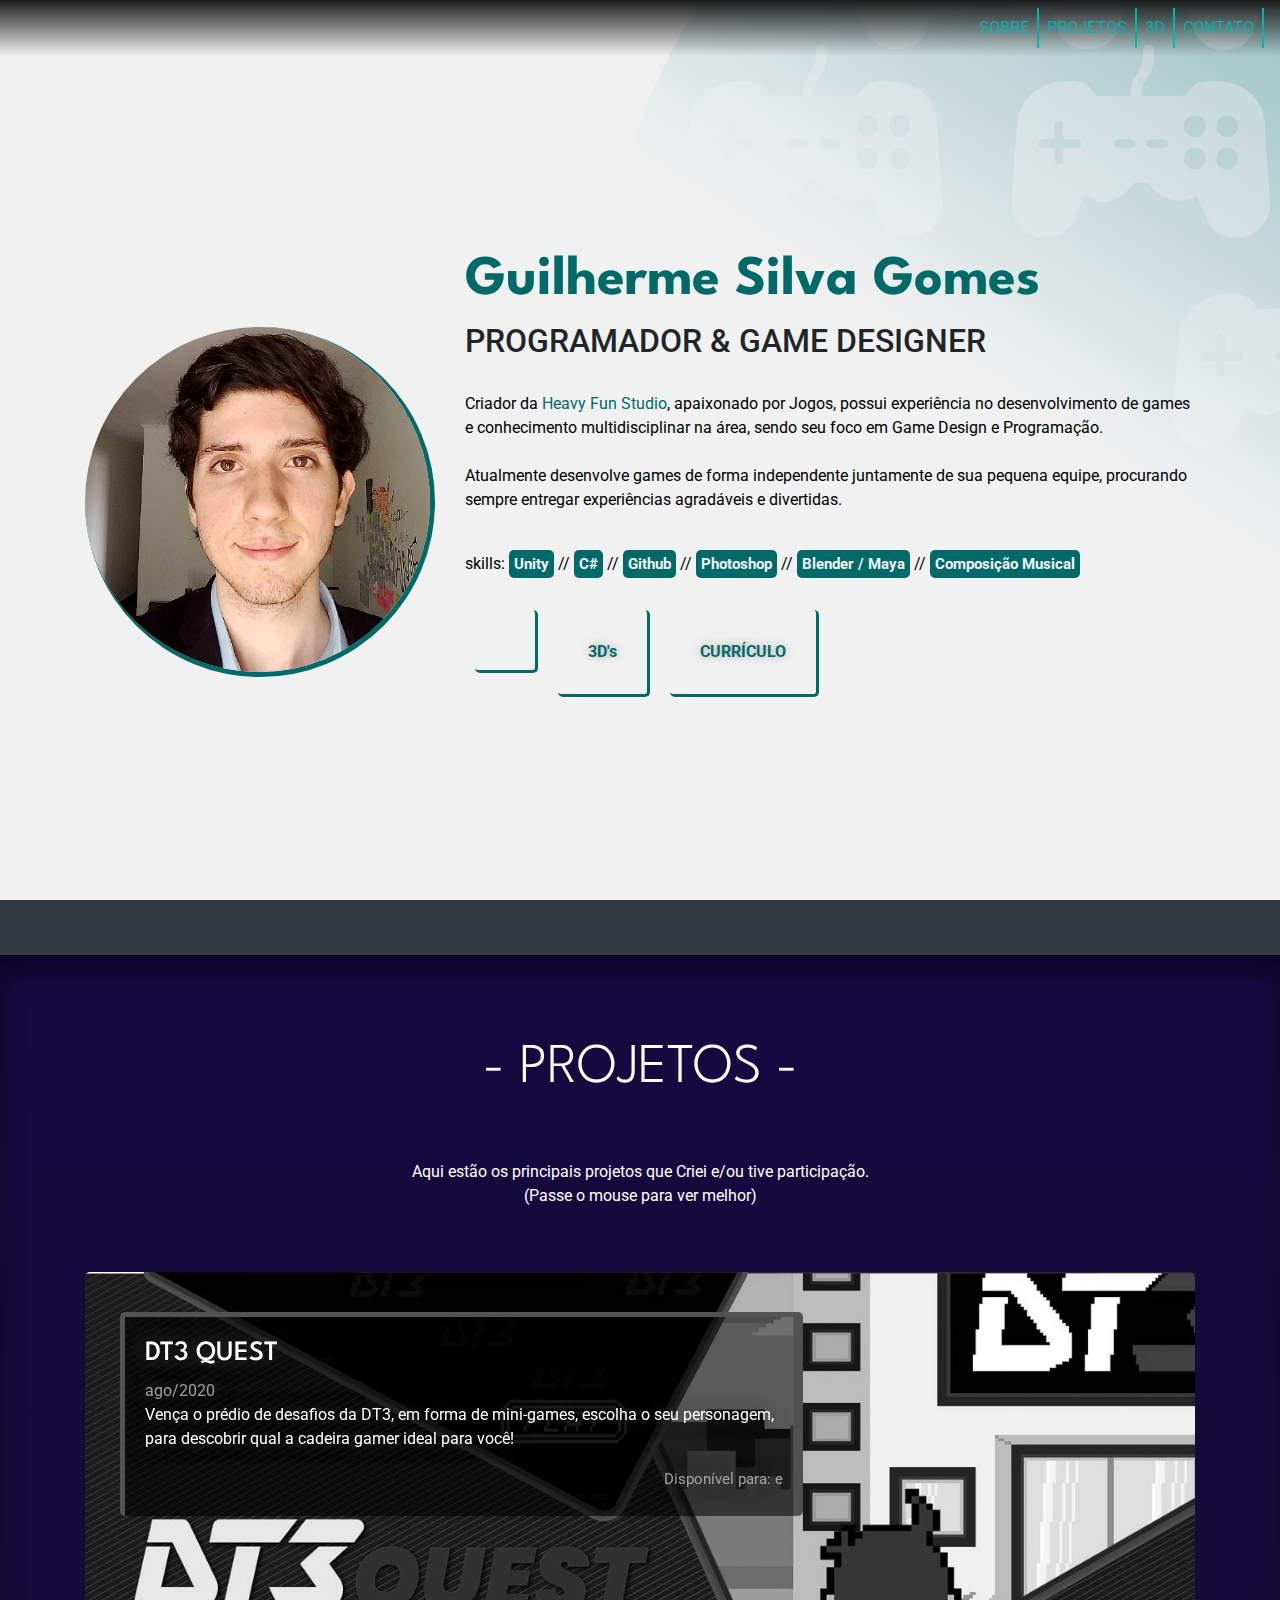
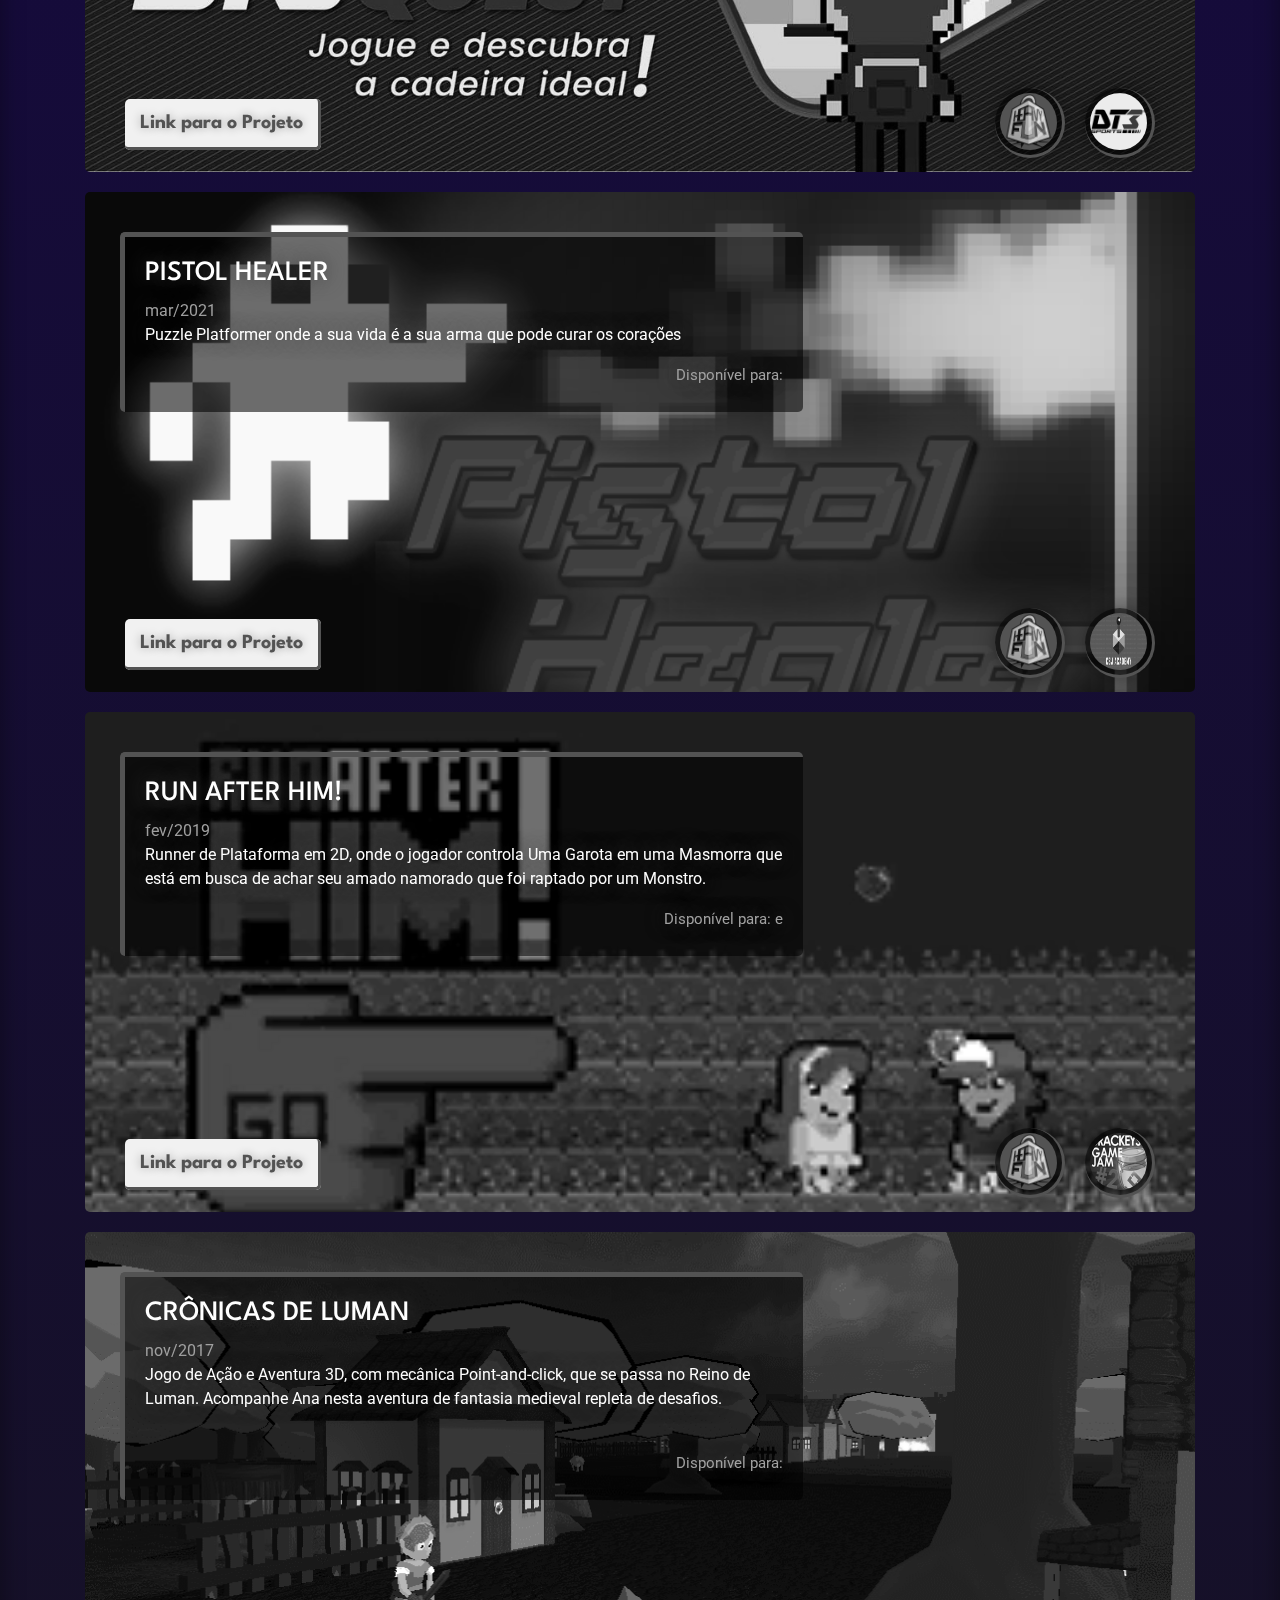
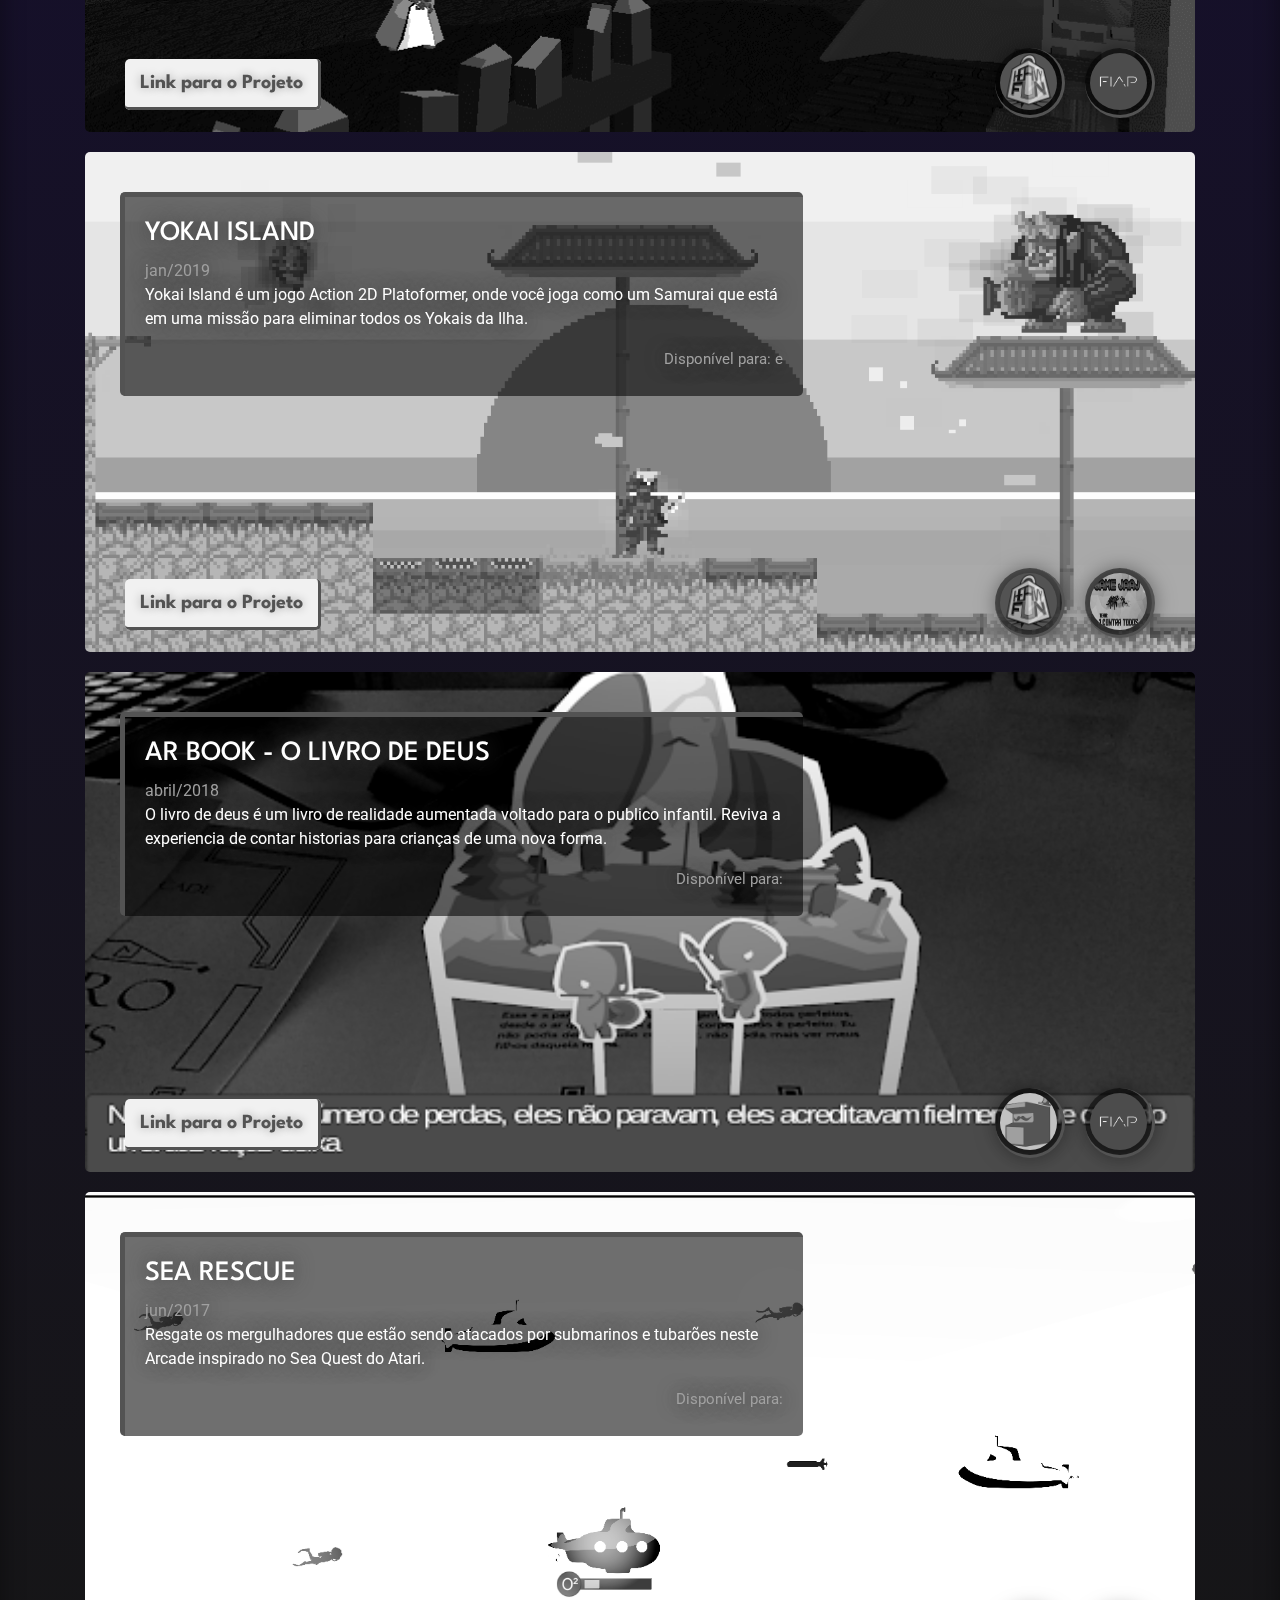
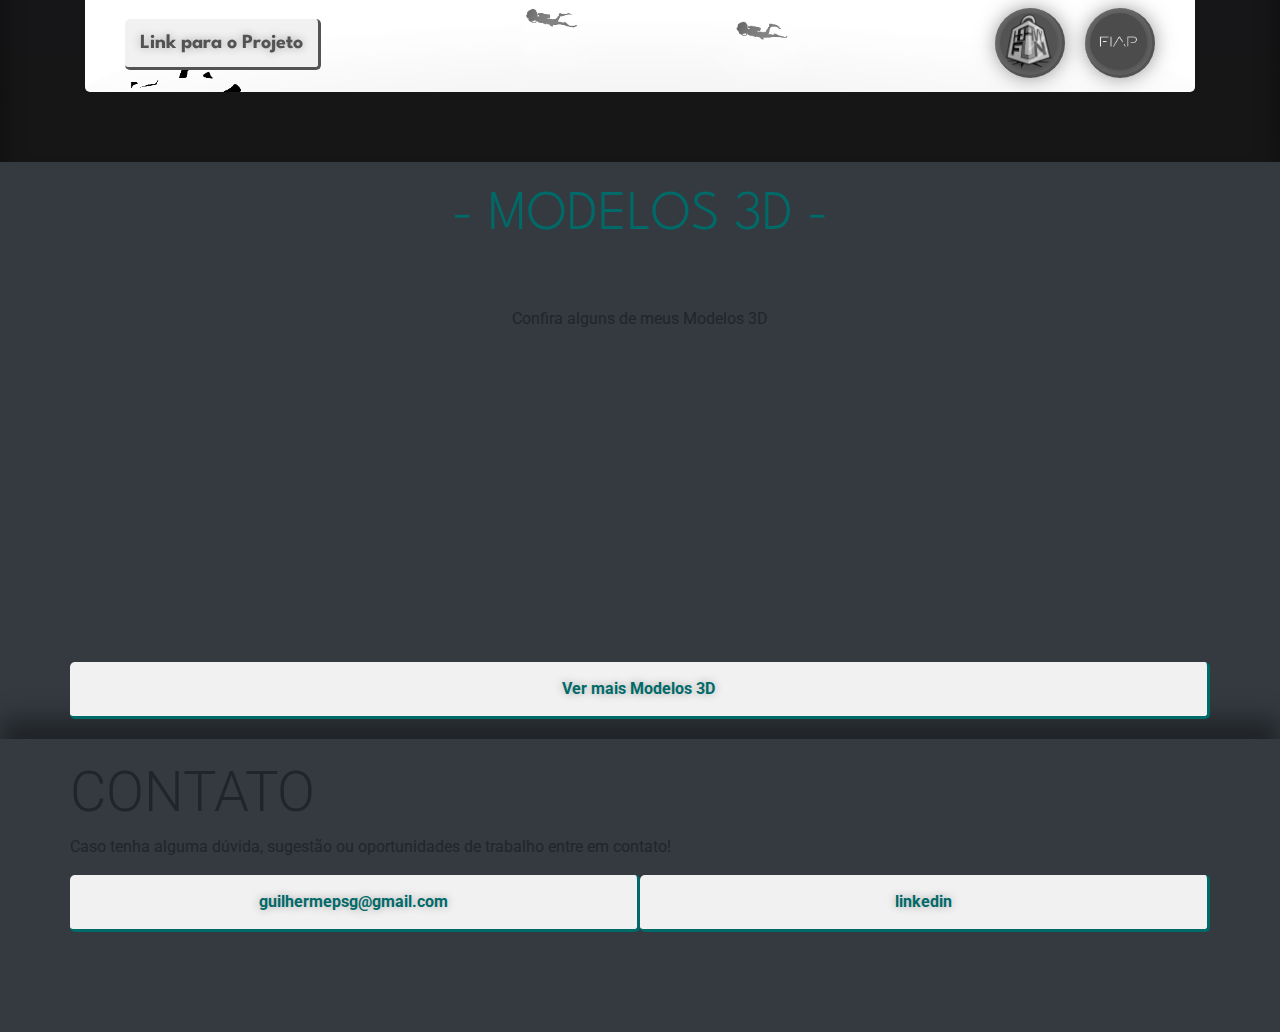
==== index.html @ 98de551e "index update" ====
<!doctype html>
<html lang="pt-br">
  <head>
    <!-- Required meta tags -->
    <meta charset="utf-8">
    <meta name="viewport" content="width=device-width, initial-scale=1, shrink-to-fit=no">

    <!-- Bootstrap CSS -->
    <link rel="stylesheet" href="https://maxcdn.bootstrapcdn.com/bootstrap/4.0.0/css/bootstrap.min.css" integrity="sha384-Gn5384xqQ1aoWXA+058RXPxPg6fy4IWvTNh0E263XmFcJlSAwiGgFAW/dAiS6JXm" crossorigin="anonymous">
    <link rel="stylesheet" href="css/style.css">
    <link rel="stylesheet" href="https://use.fontawesome.com/releases/v5.0.13/css/all.css" integrity="sha384-DNOHZ68U8hZfKXOrtjWvjxusGo9WQnrNx2sqG0tfsghAvtVlRW3tvkXWZh58N9jp" crossorigin="anonymous">


    <title>Guilherme Gomes - Portfolio</title>

    <link rel="shortcut icon" href="images/foto2.jpg">
  </head>
  <body class="bg-dark font-mtse">
      <nav class="menu navbar navbar-expand-sm navbar-dark fixed-top font-mtse" >
        <button class="navbar-toggler" type="button" data-toggle="collapse" data-target="#menu" aria-controls="menu" aria-expanded="false" aria-label="Toggle navigation">
          <span class="navbar-toggler-icon"></span>
        </button>
        <div class="collapse navbar-collapse justify-content-end" id="menu">
          <div class="navbar-nav text-light">
            <a class="scrollLink nav-link" href="#sobre">SOBRE <span class="sr-only">(current)</span></a>
            <a href="#projetos" class="scrollLink nav-link">PROJETOS</a>
            <a href="#modelos" class="scrollLink nav-link">3D</a>
            <a class="scrollLink nav-link" href="#footer">CONTATO</a>
          </div>
        </div>
      </nav>

      <div class="container-fluid gradient1" id="cover-1">
        <div class="container" id="sobre">
          <div class="row h-100">

            <div class="col-md-4 himg">
              <img class="img-fluid" alt="Responsive image" src="images/pp1.jpg">
            </div>
            <div class="col-md-8 align-self-end hcont">
              <h1 class="corTitle font-weight-bold display-4 font-spt">Guilherme Silva Gomes</h1>
              <h2 class="text-black text-uppercase">Programador & Game Designer</h2>

              <br>
              <p class="text-black">
                Criador da <a href="https://www.facebook.com/heavyfunstudio/">Heavy Fun Studio</a>, apaixonado por Jogos, possui experiência no desenvolvimento de games e conhecimento multidisciplinar na área, sendo seu foco em Game Design e Programação. <br><br>
Atualmente desenvolve games de forma independente juntamente de sua pequena equipe, procurando sempre entregar experiências agradáveis e divertidas.<br>
              </p><br>
              <p class="mb-0 text-black"> skills: <mark>Unity</mark> // <mark>C#</mark> // <mark> Github</mark>  // <mark>Photoshop</mark> // <mark>Blender / Maya</mark> // <mark>Composição Musical</mark>
              </p><br>
              <a href="https://www.linkedin.com/in/guilhermepsg/" class="link1 float-right" data-toggle="tooltip" data-placement="bottom" title="Meu perfil do LinkedIn"><i class="fab fa-linkedin"></i></a>
              <a href="#modelos" class="link1 float-right scrollLink" data-toggle="tooltip" data-placement="bottom" title="Confira também meu portfólio de 3D">3D's</a>
              <a href="images/CurriculoGuilhermeGomes.pdf" class="link1 float-right" data-toggle="tooltip" data-placement="bottom" title="VAMOS LÁ!">CURRÍCULO</a>
            </div>
            <a href="#projetos" class="scrollLink col-md-12 seta arrow-wrap "><i class="fas fa-chevron-down"></i></a>

          </div>
        </div>
      </div>


    <div class="container-fluid gradient2" id="cover-2">
      <div class="container" id="projetos">
        <div class="row">
          <div class="col-md-12 ">
            <h2 class="text-white display-4 text-uppercase text-center font-spt">- PROJETOS -</h2>
            <p class="text-white text-center">Aqui estão os principais projetos que Criei e/ou tive participação.<br>(Passe o mouse para ver melhor)</p><br><br>
          </div>
        </div>
        <div class="cover-fig6 col-md-12">
          <div class="col-md-8" style="height: 90%;">
            <div class="fundo-txt-fig text-white clearfix">
              <h3 class="text-uppercase font-spt"></i> DT3 Quest</h3>
              <p><span class="cinza">ago/2020</span><br>Vença o prédio de desafios da DT3, em forma de mini-games, escolha o seu personagem, para descobrir qual a cadeira gamer ideal para você!<br><span class="ico">Disponível para:  <i class="fas fa-mobile-alt zoom1" data-toggle="tooltip" data-placement="bottom" title="Web Mobile"></i> e <i class="fas fa-globe" data-toggle="tooltip" data-placement="bottom" title="Navegador Web"></i></span></p><br>
            </div>
          </div>
          <a href="https://www.dt3sports.com.br/#destaque-1" class="link1 align-self-end zoom1 font-spt"><i class="fas fa-hand-point-right"></i> Link para o Projeto </a>

          <figcaption class="figure-caption text-right align-self-end"><img src="images/dt3logo1.png" class="figure-img projimg link zoom1" data-toggle="tooltip" data-placement="top" title="Feito para o cliente: DT3sports"><img src="images/hf.png" class="figure-img projimg link float-right zoom1" data-toggle="tooltip" data-placement="top" title="Desenvolvi toda a jogabilidade, game design, sound design, com capacidade de rodar em qualquer navegador web"></figcaption>
        </div>

        <div class="cover-fig7 col-md-12">
          <div class="col-md-8" style="height: 90%;">
            <div class="fundo-txt-fig text-white clearfix">
              <h3 class="text-uppercase font-spt"></i> Pistol Healer</h3>
              <p><span class="cinza">mar/2021</span><br>Puzzle Platformer onde a sua vida é a sua arma que pode curar os corações<br><span class="ico">Disponível para:  <i class="fab fa-windows zoom1" data-toggle="tooltip" data-placement="bottom" title="Windows"></i></span></p><br>
            </div>
          </div>
          <a href="https://gamejolt.com/games/pistolhealer/601683" class="link1 align-self-end zoom1 font-spt"><i class="fas fa-hand-point-right"></i> Link para o Projeto </a>

          <figcaption class="figure-caption text-right align-self-end"><img src="images/cjs-academy-compartilhandobr.jpg" class="figure-img projimg link zoom1" data-toggle="tooltip" data-placement="top" title="Feito durante a 7ªCSJAM ganhou o 3º Lugar"><img src="images/hf.png" class="figure-img projimg link float-right zoom1" data-toggle="tooltip" data-placement="top" title="Desenvolvi o jogo por completo, do planejamento à publicação"></figcaption>
        </div>

        <div class="cover-fig4 col-md-12">
            <div class="col-md-8" style="height: 90%;">
              <div class="fundo-txt-fig text-white clearfix">
                <h3 class="text-uppercase font-spt"></i> Run After Him!</h3>
                <p><span class="cinza">fev/2019</span><br>Runner de Plataforma em 2D, onde o jogador controla Uma Garota em uma Masmorra que está em busca de achar seu amado namorado que foi raptado por um Monstro.<br><span class="ico">Disponível para:  <i class="fab fa-windows" data-toggle="tooltip" data-placement="bottom" title="Windows x86"></i> e <i class="fab fa-apple" data-toggle="tooltip" data-placement="bottom" title="MacOS"></i></span></p><br>
              </div>
            </div>
            <a href="https://heavyfun.itch.io/run-after-him" class="link1 align-self-end zoom1 font-spt"><i class="fas fa-hand-point-right "></i> Link para o Projeto </a>
            <figcaption class="figure-caption text-right align-self-end"><img src="images/bj2.png" class="figure-img projimg link zoom1" data-toggle="tooltip" data-placement="top" title="Feito em 1 semana durante a Brackeys Jam 2, com o tema: Amor cego"><img src="images/hf.png" class="figure-img projimg link float-right zoom1" data-toggle="tooltip" data-placement="top" title="Atuei como Game Designer, Level Designer e Compositor, além de Liderar a Equipe de Programação"></figcaption>
        </div>

          <div class="cover-fig col-md-12">
              <div class="col-md-8" style="height: 90%;">
                <div class="fundo-txt-fig text-white clearfix">
                  <h3 class="text-uppercase font-spt"> Crônicas de Luman</h3>
                  <p><span class="cinza">nov/2017</span><br>Jogo de Ação e Aventura 3D, com mecânica Point-and-click, que se passa no Reino de Luman. Acompanhe Ana nesta aventura de fantasia medieval repleta de desafios. <br><br><span class="ico">Disponível para: <i class="fab fa-windows" data-toggle="tooltip" data-placement="bottom" title="Windows x86"></i></span></p>
                </div>
              </div>
              <a href="https://heavyfun.itch.io/cronicas-de-luman" class="link1 align-self-end col-md-12 zoom1 font-spt"><i class="fas fa-hand-point-right zoom1"></i> Link para o Projeto </a>
            <figcaption class="figure-caption text-right align-self-end"><img src="images/fiaplogo.jpg" class="figure-img projimg link zoom1" alt="" data-toggle="tooltip" data-placement="top" title="Feito durante aulas da faculdade"><img src="images/hf.png" class="figure-img projimg float-right link zoom1" data-toggle="tooltip" data-placement="top" title="Atuei como Game Designer, Level Designer, Artista 3D e auxiliei na Programação (projeto que deu início ao Heavy Fun"></figcaption>
          </div>

          <div class="cover-fig3 col-md-12">
            <div class="col-md-8" style="height: 90%;">
              <div class="fundo-txt-fig text-white clearfix">
                <h3 class="text-uppercase font-spt"></i> Yokai Island</h3>
                <p><span class="cinza">jan/2019</span><br>Yokai Island é um jogo Action 2D Platoformer, onde você joga como um Samurai que está em uma missão para eliminar todos os Yokais da Ilha. <br> <span class="ico">Disponível para:  <i class="fab fa-windows" data-toggle="tooltip" data-placement="bottom" title="Windows x86"></i> e <i class="fab fa-apple" data-toggle="tooltip" data-placement="bottom" title="MacOS"></i></span></p><br>
              </div>
            </div>
            <a href="https://gamejolt.com/games/yokaiisland/392523" class="link1 align-self-end zoom1 font-spt"><i class="fas fa-hand-point-right "></i> Link para o Projeto </a>

            <figcaption class="figure-caption text-right align-self-end"><img src="images/jaaj.jpg" class="figure-img projimg link zoom1" data-toggle="tooltip" data-placement="top" title="Feito em 1 semana e foi um dos 50 melhores da Gamejaaj 2 com o tema tema: 1 contra todos"><img src="images/hf.png" class="figure-img projimg link float-right zoom1" data-toggle="tooltip" data-placement="top" title="Atuei como Game Designer, Programador e Level Designer"></figcaption>
          </div>


          <div class="cover-fig5 col-md-12">
              <div class="col-md-8" style="height: 90%;">
                <div class="fundo-txt-fig text-white clearfix">
                  <h3 class="text-uppercase font-spt"></i> AR Book - O livro de Deus</h3>
                  <p><span class="cinza">abril/2018</span><br>O livro de deus é um livro de realidade aumentada voltado para o publico infantil. Reviva a experiencia de contar historias para crianças de uma nova forma.<br><span class="ico">Disponível para:  <i class="fab fa-android" data-toggle="tooltip" data-placement="bottom" title="Android (Play Store)"></i></span></p><br>
                </div>
              </div>
              <a href="https://play.google.com/store/apps/details?id=com.FancyArcade.OLivroDeDeus" class="link1 align-self-end zoom1 font-spt"><i class="fas fa-hand-point-right"></i> Link para o Projeto </a>
              <figcaption class="figure-caption text-right align-self-end"><img src="images/fiaplogo.jpg" class="figure-img projimg link zoom1" data-toggle="tooltip" data-placement="top" title="Feito durante aulas da faculdade juntamente ao FancyArcade"><img src="images/fancy.webp" class="figure-img projimg link float-right zoom1" data-toggle="tooltip" data-placement="top" title="Desenvolvi juntamente ao FancyArcade, fazendo o Game Design e Layout do Livro"></figcaption>
          </div>

          <div class="cover-fig2 col-md-12">
            <div class="col-md-8" style="height: 90%;">
              <div class="fundo-txt-fig text-white clearfix">
                <h3 class="text-uppercase font-spt"></i> Sea Rescue</h3>
                <p><span class="cinza">jun/2017</span><br>Resgate os mergulhadores que estão sendo atacados por submarinos e tubarões neste Arcade inspirado no Sea Quest do Atari.<br><span class="ico">Disponível para:  <i class="fab fa-windows zoom1" data-toggle="tooltip" data-placement="bottom" title="Windows"></i></span></p><br>
              </div>
            </div>
            <a href="https://heavyfun.itch.io/sea-rescue" class="link1 align-self-end zoom1 font-spt"><i class="fas fa-hand-point-right"></i> Link para o Projeto </a>
            <figcaption class="figure-caption text-right align-self-end"><img src="images/fiaplogo.jpg" class="figure-img projimg link" data-toggle="tooltip" data-placement="top" title="Feito durante aulas da faculdade"><img src="images/hf.png" class="figure-img projimg link float-right" data-toggle="tooltip" data-placement="top" title="Feito completamente por mim, meu primeiro projeto de jogo."></figcaption>
          </div>


        <!--
        <div class="cover-fig col-md-12">
          <div class="col-md-8" style="height: 90%;">
            <div class="fundo-txt-fig text-white clearfix">
              <h3 class="text-uppercase "></i> Colocar Projeto aqui</h3>
              <p><span class="cinza">ago/2020</span><br>Descrição do projeto<br><span class="ico">Disponível para:  <i class="fab fa-windows" data-toggle="tooltip" data-placement="bottom" title="Windows x86"></i> e <i class="fab fa-apple" data-toggle="tooltip" data-placement="bottom" title="MacOS"></i></span></p><br>
            </div>
          </div>
          <a href="" class="link1 align-self-end"><i class="fas fa-hand-point-right"></i> Link para o Projeto </a>

          <figcaption class="figure-caption text-right align-self-end"><img src="images/bj2.png" class="figure-img projimg link" data-toggle="tooltip" data-placement="top" title="descrição 1"><img src="images/hf.png" class="figure-img projimg link float-right" data-toggle="tooltip" data-placement="top" title="Descrição 2"></figcaption>
        </div>
        -->

        </div>
      </div>
    </div>




    <div class="container-fluid gradient1" id="modelos">
        <div class="container" >

          <div class="row">
            <div class="col-md-12 ">
              <h2 class="corTitle display-4 text-uppercase text-center font-spt">- MODELOS 3D -</h2>
              <p class=" text-center">Confira alguns de meus Modelos 3D</p><br><br>
            </div>
            <div class="sketchfab-embed-wrapper col-md-3"><iframe width="100%" height="260" src="https://sketchfab.com/models/b19981d3c27b4b16a7fa8a475c8ef69c/embed" frameborder="0" allow="autoplay; fullscreen; vr" mozallowfullscreen="true" webkitallowfullscreen="true"></iframe>
            </div>
            <div class="sketchfab-embed-wrapper col-md-3"><iframe width="100%" height="260" src="https://sketchfab.com/models/206dc91afc1c480ba1aa6f37c5601b25/embed" frameborder="0" allow="autoplay; fullscreen; vr" mozallowfullscreen="true" webkitallowfullscreen="true"></iframe>
            </div>
            <div class="sketchfab-embed-wrapper col-md-3"><iframe width="100%" height="260" src="https://sketchfab.com/models/b3b08d8a1dc449a4b342393771ea8f13/embed" frameborder="0" allow="autoplay; fullscreen; vr" mozallowfullscreen="true" webkitallowfullscreen="true"></iframe>
            </div>
            <div class="sketchfab-embed-wrapper col-md-3"><iframe width="100%" height="260" src="https://sketchfab.com/models/19d0bea713fa43448359de60605db81a/embed" frameborder="0" allow="autoplay; fullscreen; vr" mozallowfullscreen="true" webkitallowfullscreen="true"></iframe>
            </div>
            <a href="https://sketchfab.com/guipsg" class="link1 text-center col-md-12">Ver mais Modelos 3D</a>
        </div>
      </div>
    </div>

    <div class="container-fluid gradient1" id="footer">

      <div class="container text-center " >
        <div class="row text-center margin-auto">
          <h2 class="text-black display-4 text-uppercase w-100 text-left">CONTATO</h2>
          <p class="text-left align-self-center">Caso tenha alguma dúvida, sugestão ou oportunidades de trabalho entre em contato! </p>
          <a href="" class="link1 col-md-6"><i class="fas fa-envelope"></i> guilhermepsg@gmail.com </a>
          <a href="https://www.linkedin.com/in/guilhermepsg/" class="link1 col-md-6"><i class="fab fa-linkedin"></i> linkedin </a>

        </div>

      </div>
  </div>

    <!-- Optional JavaScript -->
    <!-- jQuery first, then Popper.js, then Bootstrap JS -->
    <script
    	  src="https://code.jquery.com/jquery-1.11.1.min.js"
    	  integrity="sha256-VAvG3sHdS5LqTT+5A/aeq/bZGa/Uj04xKxY8KM/w9EE="
    	  crossorigin="anonymous"></script>
    <script src="https://cdnjs.cloudflare.com/ajax/libs/popper.js/1.12.9/umd/popper.min.js" integrity="sha384-ApNbgh9B+Y1QKtv3Rn7W3mgPxhU9K/ScQsAP7hUibX39j7fakFPskvXusvfa0b4Q" crossorigin="anonymous"></script>
    <script src="https://maxcdn.bootstrapcdn.com/bootstrap/4.0.0/js/bootstrap.min.js" integrity="sha384-JZR6Spejh4U02d8jOt6vLEHfe/JQGiRRSQQxSfFWpi1MquVdAyjUar5+76PVCmYl" crossorigin="anonymous"></script>

  </body>
  <script type="text/javascript">
      // Smooth scroll for in page links
      $(document).ready(function(){
        $( "a.scrollLink" ).click(function( event ) {
          event.preventDefault();
          $("html, body").animate({ scrollTop: $($(this).attr("href")).offset().top }, 800);
        });
      });

        $(function () {
        $('[data-toggle="tooltip"]').tooltip()
      });

      //this is where we apply opacity to the arrow
      $(window).scroll( function(){

        //get scroll position
        var topWindow = $(window).scrollTop();
        //multipl by 1.5 so the arrow will become transparent half-way up the page
        var topWindow = topWindow * 1.5;

        //get height of window
        var windowHeight = $(window).height();

        //set position as percentage of how far the user has scrolled
        var position = topWindow / windowHeight;
        //invert the percentage
        position = 1 - position;

        //define arrow opacity as based on how far up the page the user has scrolled
        //no scrolling = 1, half-way up the page = 0
        $('.arrow-wrap').css('opacity', position);

      });




  </script>
</html>
---- css/style.css ----
@import url('https://fonts.googleapis.com/css?family=Montserrat');
@import url('https://fonts.googleapis.com/css2?family=Roboto&family=Spartan:wght@900&display=swap');

html{font-size: 1em;}
.font-mtse{font-family: 'Roboto', sans-serif;}
.font-spt{font-family: 'Spartan', sans-serif;}


a{
  color: #006A68;
}
a:hover{
  color: #fff;
}

.corTitle{
  color: #006A68;
}

.gradient1{
background-image: url("../images/Bg.png");
background-size: cover;
background-attachment: fixed;
/*background: rgb(44,45,44); /* Old browsers */
/*background: -moz-linear-gradient(top, rgba(44,45,44,1) 0%, rgba(52,58,64,1) 100%); /* FF3.6-15 */
/*background: -webkit-linear-gradient(top, rgba(44,45,44,1) 0%,rgba(52,58,64,1) 100%); /* Chrome10-25,Safari5.1-6 */
/*background: linear-gradient(to bottom, rgba(44,45,44,1) 0%,rgba(52,58,64,1) 100%); /* W3C, IE10+, FF16+, Chrome26+, Opera12+, Safari7+ */
/*filter: progid:DXImageTransform.Microsoft.gradient( startColorstr='#2c2d2c', endColorstr='#343a40',GradientType=0 ); /* IE6-9 */

}
.gradient1a{
  background-attachment:fixed;
  background-image: linear-gradient(to bottom, #F1F1F2 0%, #F1F1F2 100%);
}
.gradient2{
  background-attachment:local;
background: linear-gradient(to bottom, #150941 0%, #161616 100%); /* W3C, IE10+, FF16+, Chrome26+, Opera12+, Safari7+ */
}
.gradient2a{
background-attachment:fixed;
  background: linear-gradient(to bottom, rgba(44,45,44,1) 0%,rgba(52,58,64,1) 100%); /* W3C, IE10+, FF16+, Chrome26+, Opera12+, Safari7+ */

}

#sobre{
  height: 115vh;
  z-index: 2;
}

#sobre{margin-top: -0px;}
#contato{padding-bottom: 20px;}
#footer{padding: 20px; box-shadow: 0px -20px 25px 0px rgba(0,0,0,0.4);}
#projetos{padding-top: 80px; }
#cover-2{box-shadow: inset 0px 20px 25px 0px rgba(0,0,0,0.4);padding-bottom: 50px;}
#modelos{padding-bottom: 80px;}
#sobre .himg{
  align-self: flex-end;
  padding-bottom: 18px;
}
#sobre img{
  border-radius: 50%;
  border-bottom: 5px solid #006A68;
  border-right: 5px solid #006A68;
}


.menu{
  background: linear-gradient(to bottom, #1a1a1a 0%, #1a1a1a00 100%);
}
#menu a{
   transition: all .25s ease-in-out;
    -moz-transition: all .25s ease-in-out;
    -webkit-transition: all .25s ease-in-out;
  color: #00b5b2;
  background-image: linear-gradient( 135deg, #006A6800 0%, #006A6800 100%);
  cursor: default;
  border-right: 2px solid #00b5b2;

}

#menu a:hover{
  color: #fff;
  background-image: linear-gradient( 135deg, #FEC163ff 10%, #DE4313ff 100%);
  cursor: pointer;

}
#sobre p{
  color: #000;
}
.link{
  border: solid;
  border-color: #006A68;
  font-weight: bold;
  border-top: 0.5px;
  border-left: 0.5px;
  padding: 15px;
  color: #006A68;
  transition: .25s ease-in-out;
  border-radius: 5px;
  background: #00000080;
}
.link1{
  border: solid;
  border-color:  #006A68;
  font-weight: bold;
  border-top: 0.5px;
  border-left: 0.5px;
  padding: 15px;
  color:  #006A68;
  transition: .25s ease-in-out;
  text-shadow: #00000050 0px 0px 10px;
  background: #F1F1F2;
  border-radius: 5px;
}


.link:hover, .link1:hover{
  border: solid;
  border-color: #fff;
  border-top: 0.5px;
  border-left: 0.5px;
  color: #fff;
  text-decoration: none;
  background: #006A68;
}

#sobre .link1{
  margin: 10px;
  padding: 30px;
  float: left!important;
}

.seta{
  height: 0%;
  width: 100%;
  top: 15%;
  position: relative;
  font-size: 3em;
  text-align: center;
  color: #006A68;
  opacity: 1;
  transition: color .25s ease-in-out;
  text-shadow: #fff 0px 0px 20px;
}

.seta:hover{
  color: #fff;
}

mark{background-color: #006A68; font-weight: bold; border-radius: 5px; font-size: 15px; padding: 5px; color: #F1F1F2;}

body::-webkit-scrollbar {
    width: 5px;
}

body::-webkit-scrollbar-track {
    -webkit-box-shadow: inset 0 0 6px rgba(0,0,0,0.3);
}

body::-webkit-scrollbar-thumb {
  background-color: #006A68;
  outline: 1px solid slategrey;
}
body::-webkit-scrollbar-thumb:hover {
    background-color: #fff;
    outline: 1px solid slategrey;
}
.cinza{
  color: #a1a1a1;
}
.ico{
  font-size: 15px;
  float: right;
  color: #a1a1a1;
}

.ico i{
  font-size: 30px;
  color: #fff;
}

.projimg{
  width: 70px;
  height: 70px;
  margin-top: -50px;
  margin-right: 20px;
  filter: grayscale(0%) drop-shadow(0px 0px 10px rgba(0,0,0,.5));
  transition: filter .25s ease-in-out;
  border-radius: 50px;
}

.projimg:hover {
  filter: grayscale(100%) drop-shadow(0px 0px 20px rgba(0,0,0,.5));
  transition: filter .25s ease-in-out;
  /*box-shadow: 0px 0px 20px #000;*/

}

.projText{
  border-radius: 5px;
  margin-bottom: 20px;
  padding: 40px 40px 40px 40px;
  height: 500px;
  background-color: #161616;
  color: #F1F1F2;
}
#projetos .link1{
  margin: 20px;
  font-size: 20px;
}
#modelos{
  padding: 20px;
}

.cover-fig,.cover-fig2,.cover-fig3,.cover-fig4,.cover-fig5,.cover-fig6,.cover-fig7{
  border-radius: 5px;
  padding: 40px 20px 20px 20px;
  height: 500px;
  width: 100%;
  background-size: cover;
  background-position: center;
  margin-bottom: 20px;
  text-shadow: 0px 0px 20px #3a3a3a;
  filter: blur(0px) grayscale(100%);
  transition: transform 0.5s, border-radius 0.5s, filter 0.5s, box-shadow 0.5s;
  box-shadow: none;
  z-index: 0;

}
.cover-fig:hover,.cover-fig2:hover,.cover-fig3:hover,.cover-fig4:hover,.cover-fig5:hover,.cover-fig6:hover,.cover-fig7:hover{

  transition: transform 0.5s, border-radius 0.5s, filter 0.5s, box-shadow 0.5s;
  filter: blur(0px);
  border-radius: 50px;
  transform: scale(1.05);
  box-shadow: 0px 10px 20px #006A68;
  z-index: 1;

}
.zoom1{
  transition: transform 0.5s;
  transform: scale(1);
}
.zoom1:hover{
  transition: transform 0.5s;
  transform: scale(1.1);
}
#cover-2 h2, #modelos h2{
  padding-bottom: 50px;
}
#cover-2 .link{
  float: right;
}
#cover-2 figcaption .link{
  padding:5px!important;
}
#cover-2 iframe{
  border-radius: 10px;
}
.cover-fig{
  background-image: url("../images/Idle2.png");
}.cover-fig:hover{
  background-image: url("../images/Idle2.gif");
}
.cover-fig2{
  background-image: url("../images/print3.png");
}
.cover-fig3{
  background-image: url("../images/yokai.png");
}
.cover-fig3:hover{
  background-image: url("../images/samurai1.gif");
}
.cover-fig4{
  background-image: url("../images/run1.png");
}
.cover-fig4:hover{
  background-image: url("../images/run1.gif");
}
.cover-fig5{
  background-image: url("../images/oldd.webp");
  background-position: top!important;
}
.cover-fig6{
  background-image: url("../images/DT3-QUEST-PAISAGEM.jpg");
  background-position: 20% 0%;
}
.cover-fig7{
  background-image: url("../images/pistolhealer.png");

}
.fundo-txt-fig{
  background: #00000090;
  padding: 20px 20px 20px 20px;
  border-radius: 5px;
  border-top: 5px solid #006A68;
  border-left: 5px solid #006A68;
}

@media (max-width: 576px) {
  .hide {
      font-size: 0px;
    }
    #sobre{
          height: auto;
    }
    h1, #cover-2 h2, #footer h2, #modelos h2{font-size: 250%!important;}
    h2{font-size: 100%!important;}
    #sobre .himg{
      align-self:flex-end;
      padding-bottom: 0px;
    }
    #sobre img{width: 50%;}
    #sobre{
      padding-top: 50px;
      text-align:center;

    }
}
@media (min-width: 576px) {

    #sobre{

    }
    #sobre .himg{
      align-self:flex-end;
      padding-bottom: 0px;
    }
    #sobre img{width: 50%;}
    #sobre{
      padding-top: 50px;
      text-align:center;

    }
}

@media (min-width: 768px) {
  #sobre img{width: 100%;}
  #sobre .himg{
    align-self:center;
    padding-bottom: 270px;

  }
  #sobre .hcont{
    font-size: auto;
  }
  .seta{
    top: 20px;
  }
  #sobre{
    padding-top: 80px;
    text-align:left;
    margin-top: -80px;
  }
}

@media (min-width: 992px) {
  #sobre .himg{
    align-self:flex-end;
    padding-bottom: 180px;

  }
  #sobre{
    text-align:left;
  }
}

@media (min-width: 1200px) {
  #sobre .himg{
    padding-bottom: 30px;

  }
}
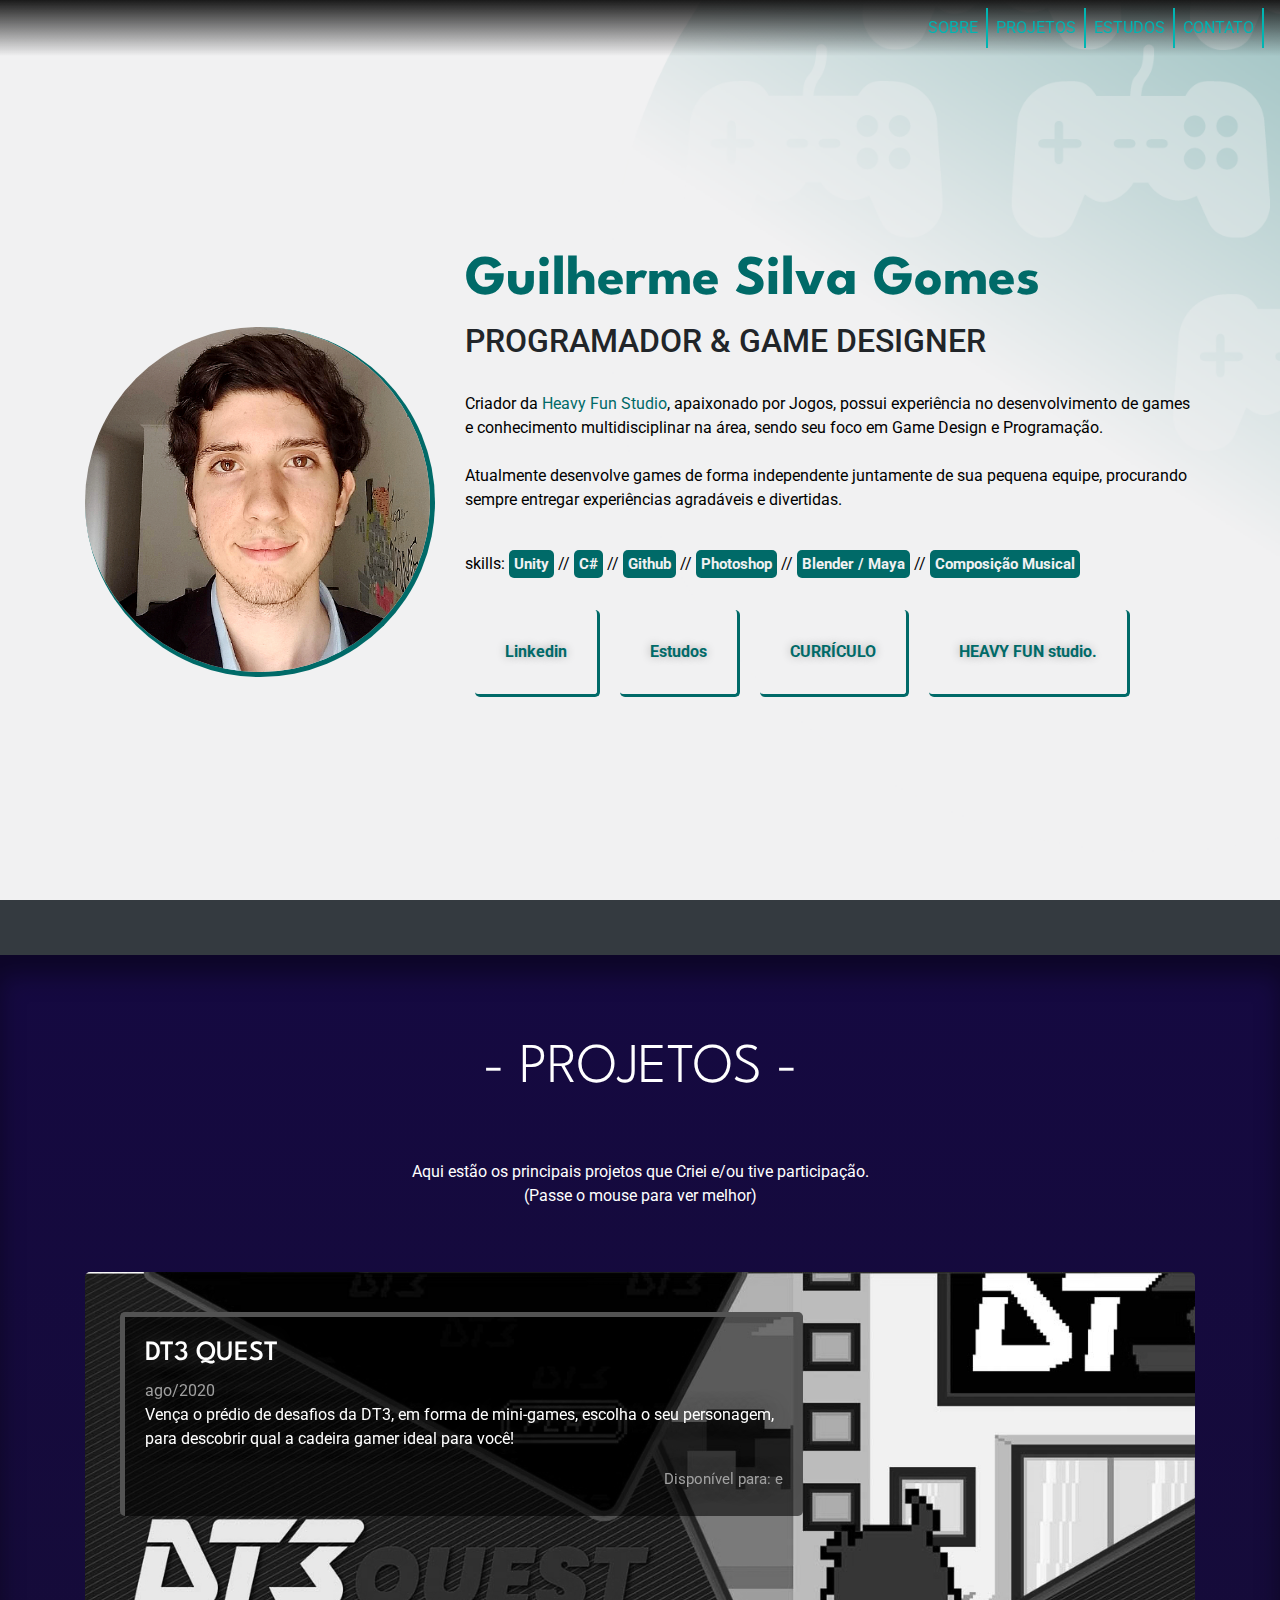
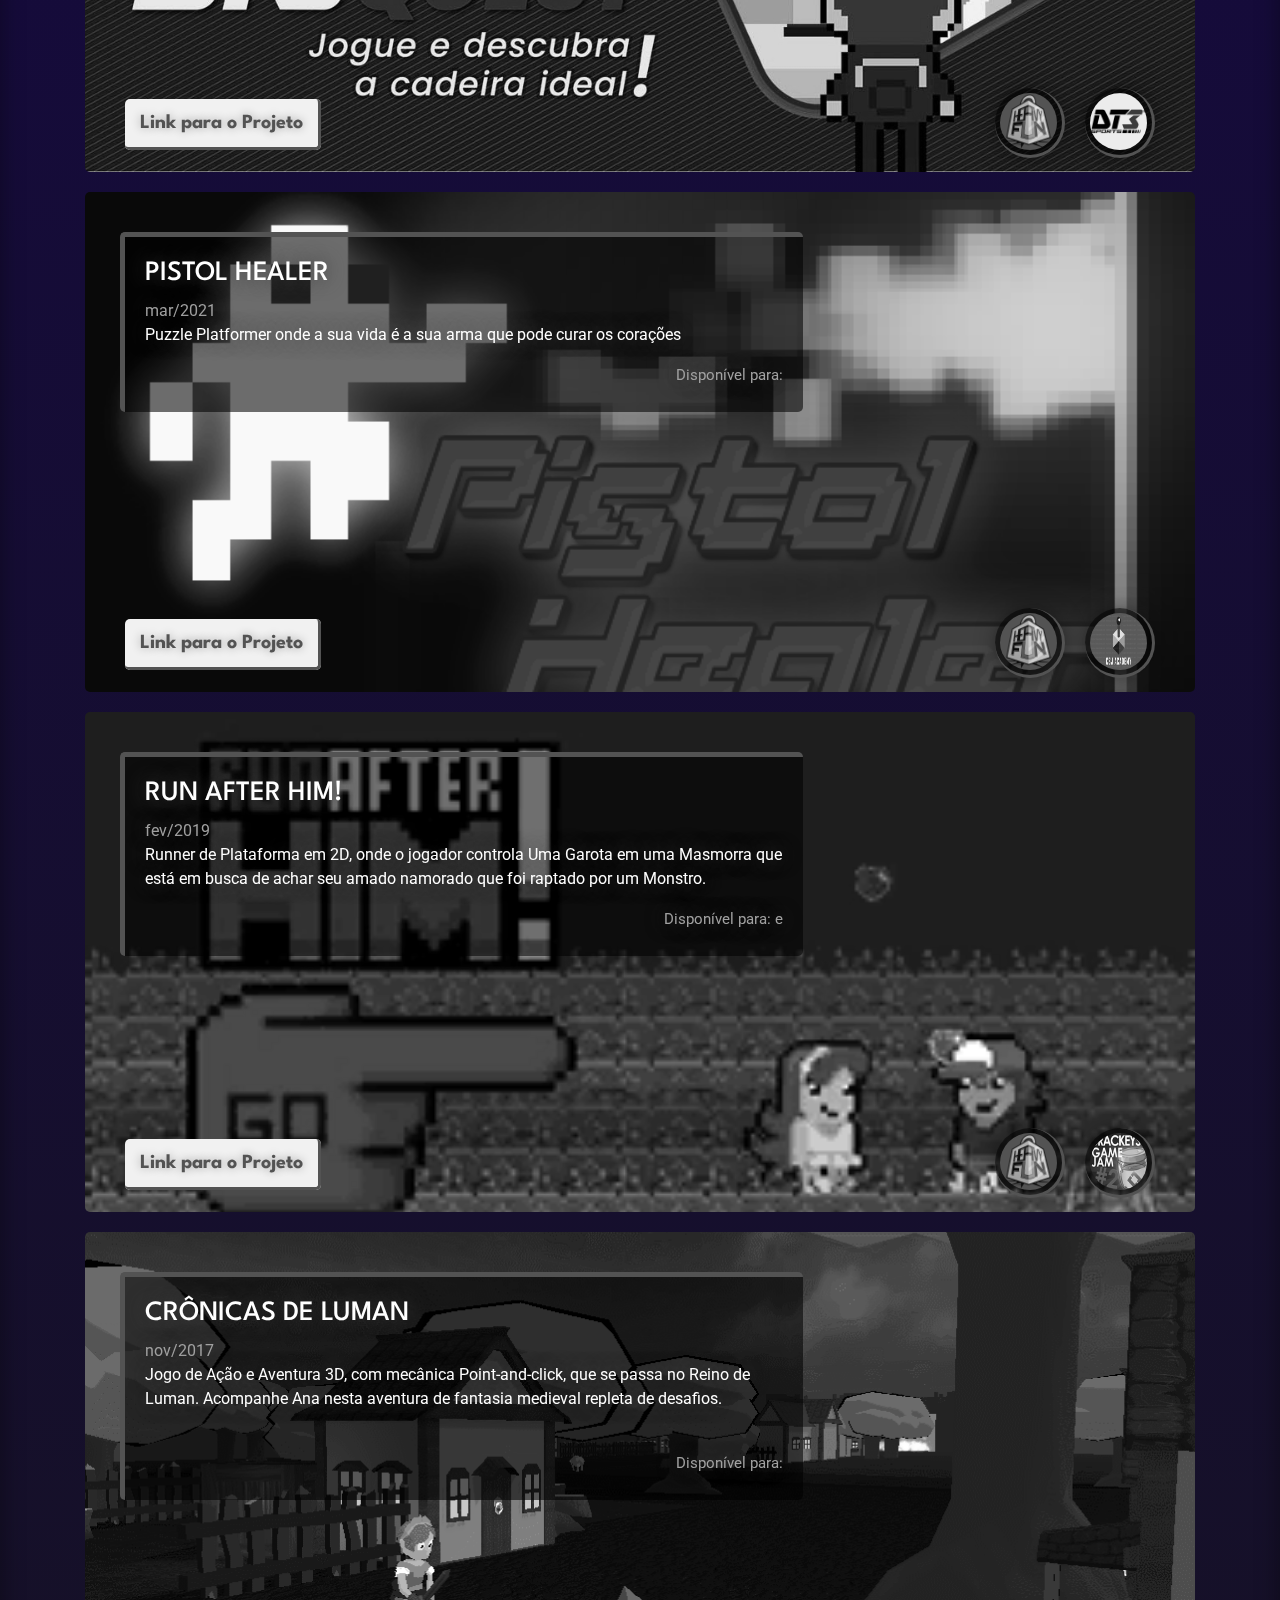
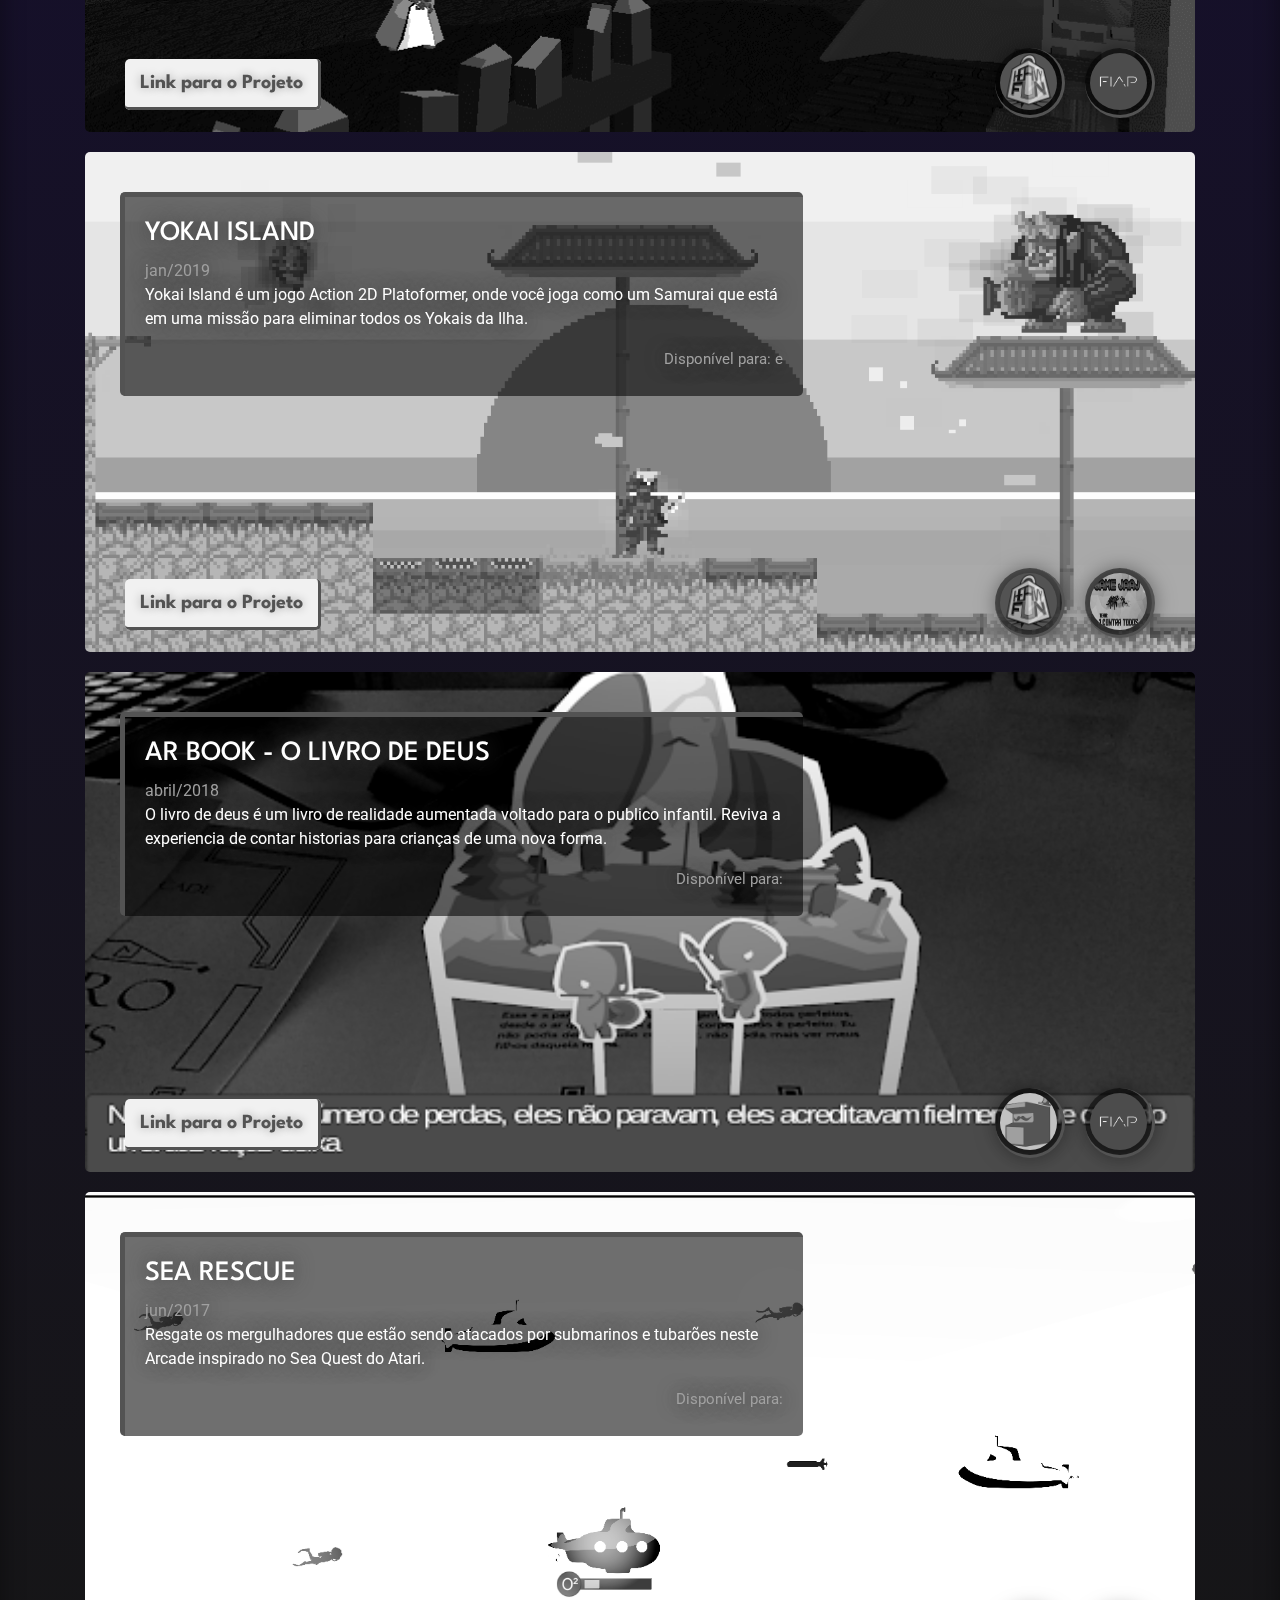
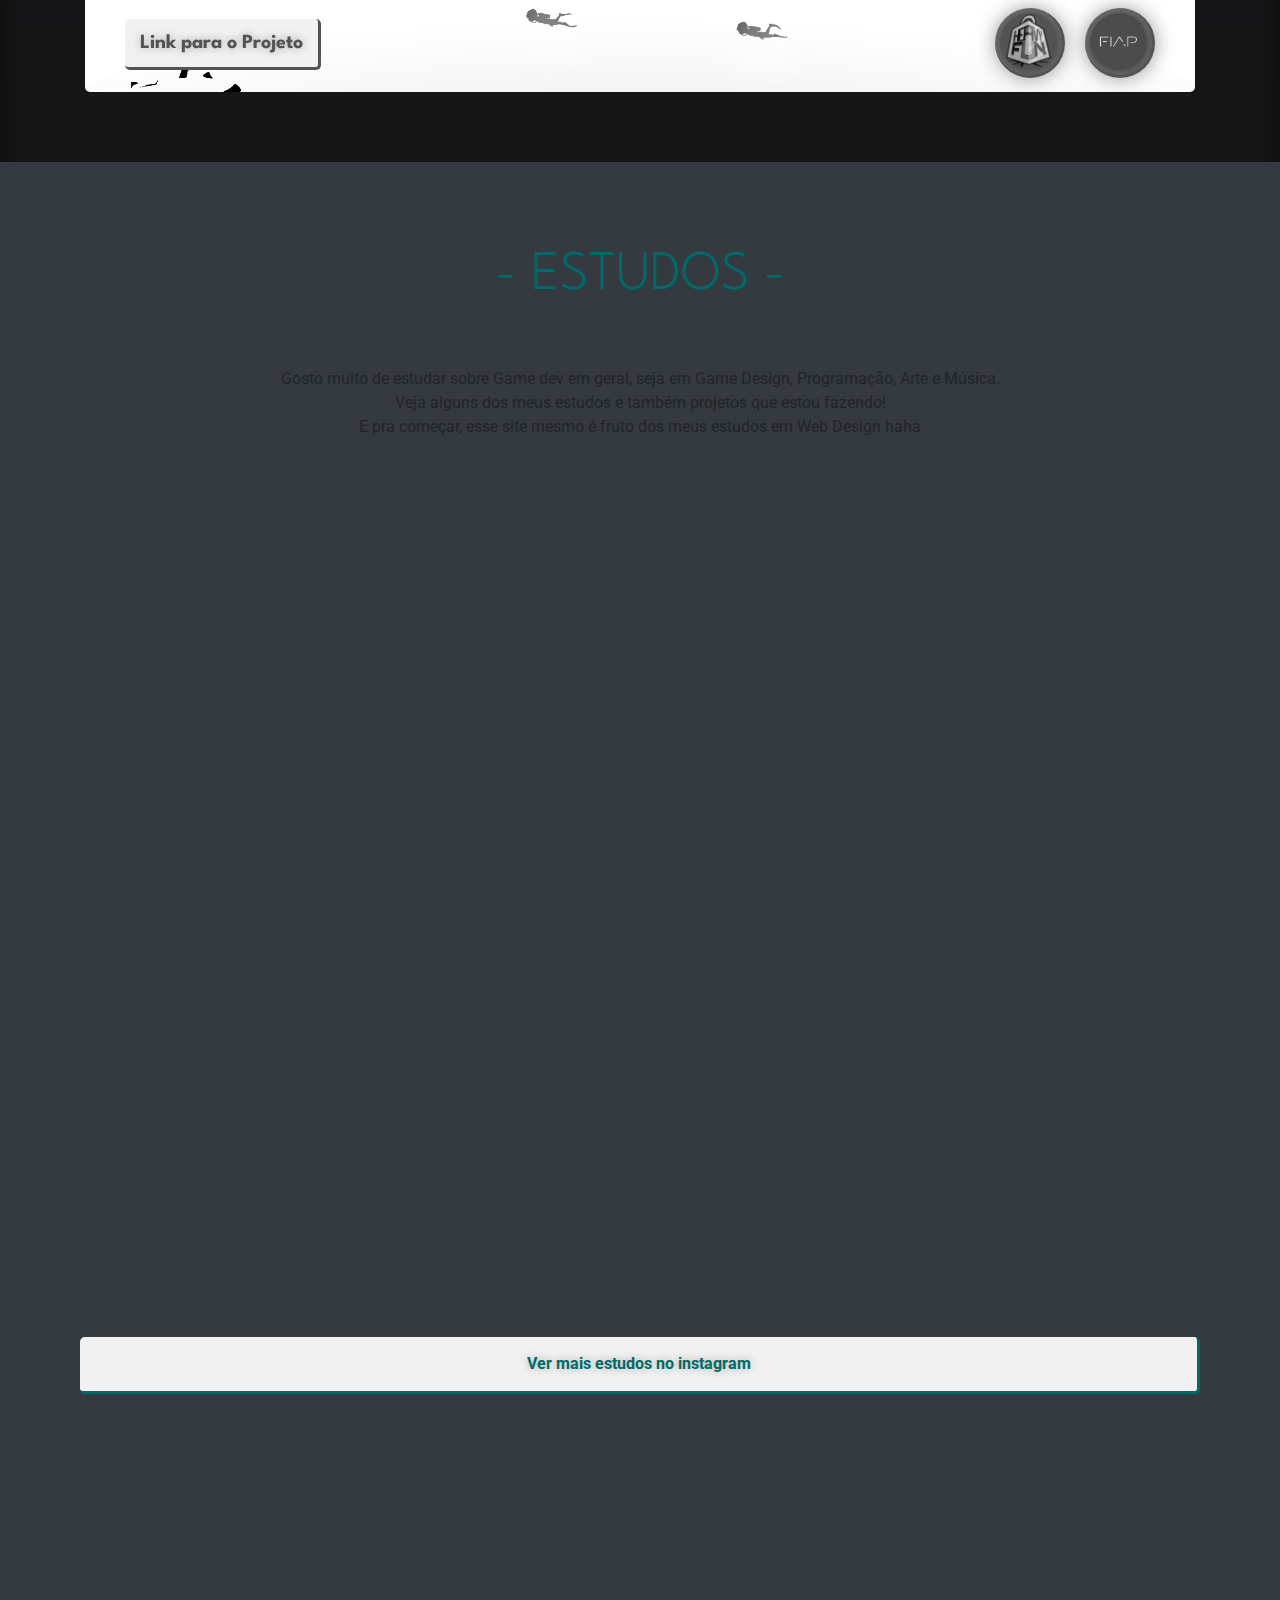
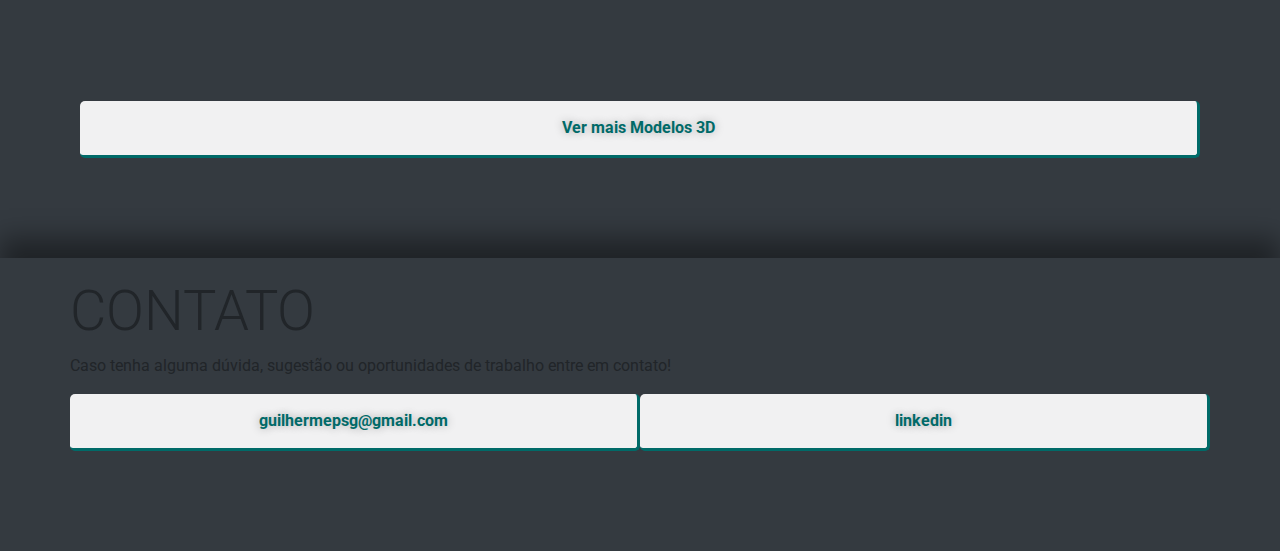
==== commit 832d54a9: "Added Instagram Posts" ====
--- a/index.html
+++ b/index.html
@@ -24,7 +24,7 @@
           <div class="navbar-nav text-light">
             <a class="scrollLink nav-link" href="#sobre">SOBRE <span class="sr-only">(current)</span></a>
             <a href="#projetos" class="scrollLink nav-link">PROJETOS</a>
-            <a href="#modelos" class="scrollLink nav-link">3D</a>
+            <a href="#modelos" class="scrollLink nav-link">ESTUDOS</a>
             <a class="scrollLink nav-link" href="#footer">CONTATO</a>
           </div>
         </div>
@@ -43,14 +43,15 @@
 
               <br>
               <p class="text-black">
-                Criador da <a href="https://www.facebook.com/heavyfunstudio/">Heavy Fun Studio</a>, apaixonado por Jogos, possui experiência no desenvolvimento de games e conhecimento multidisciplinar na área, sendo seu foco em Game Design e Programação. <br><br>
+                Criador da <a href="https://linktr.ee/heavyfunstudio">Heavy Fun Studio</a>, apaixonado por Jogos, possui experiência no desenvolvimento de games e conhecimento multidisciplinar na área, sendo seu foco em Game Design e Programação. <br><br>
 Atualmente desenvolve games de forma independente juntamente de sua pequena equipe, procurando sempre entregar experiências agradáveis e divertidas.<br>
               </p><br>
               <p class="mb-0 text-black"> skills: <mark>Unity</mark> // <mark>C#</mark> // <mark> Github</mark>  // <mark>Photoshop</mark> // <mark>Blender / Maya</mark> // <mark>Composição Musical</mark>
               </p><br>
-              <a href="https://www.linkedin.com/in/guilhermepsg/" class="link1 float-right" data-toggle="tooltip" data-placement="bottom" title="Meu perfil do LinkedIn"><i class="fab fa-linkedin"></i></a>
-              <a href="#modelos" class="link1 float-right scrollLink" data-toggle="tooltip" data-placement="bottom" title="Confira também meu portfólio de 3D">3D's</a>
+              <a href="https://www.linkedin.com/in/guilhermepsg/" class="link1 float-right" data-toggle="tooltip" data-placement="bottom" title="Meu perfil do LinkedIn"><i class="fab fa-linkedin"></i> Linkedin</a>
+              <a href="#modelos" class="link1 float-right scrollLink" data-toggle="tooltip" data-placement="bottom" title="Confira também meu portfólio de 3D">Estudos</a>
               <a href="images/CurriculoGuilhermeGomes.pdf" class="link1 float-right" data-toggle="tooltip" data-placement="bottom" title="VAMOS LÁ!">CURRÍCULO</a>
+              <a href="https://linktr.ee/heavyfunstudio" class="link1 float-right" data-toggle="tooltip" data-placement="bottom" title="Conheça a empresa que estou construindo!">HEAVY FUN studio.</a>
             </div>
             <a href="#projetos" class="scrollLink col-md-12 seta arrow-wrap "><i class="fas fa-chevron-down"></i></a>
 
@@ -172,25 +173,44 @@
 
     <div class="container-fluid gradient1" id="modelos">
         <div class="container" >
-
-          <div class="row">
-            <div class="col-md-12 ">
-              <h2 class="corTitle display-4 text-uppercase text-center font-spt">- MODELOS 3D -</h2>
-              <p class=" text-center">Confira alguns de meus Modelos 3D</p><br><br>
-            </div>
-            <div class="sketchfab-embed-wrapper col-md-3"><iframe width="100%" height="260" src="https://sketchfab.com/models/b19981d3c27b4b16a7fa8a475c8ef69c/embed" frameborder="0" allow="autoplay; fullscreen; vr" mozallowfullscreen="true" webkitallowfullscreen="true"></iframe>
-            </div>
-            <div class="sketchfab-embed-wrapper col-md-3"><iframe width="100%" height="260" src="https://sketchfab.com/models/206dc91afc1c480ba1aa6f37c5601b25/embed" frameborder="0" allow="autoplay; fullscreen; vr" mozallowfullscreen="true" webkitallowfullscreen="true"></iframe>
-            </div>
-            <div class="sketchfab-embed-wrapper col-md-3"><iframe width="100%" height="260" src="https://sketchfab.com/models/b3b08d8a1dc449a4b342393771ea8f13/embed" frameborder="0" allow="autoplay; fullscreen; vr" mozallowfullscreen="true" webkitallowfullscreen="true"></iframe>
-            </div>
-            <div class="sketchfab-embed-wrapper col-md-3"><iframe width="100%" height="260" src="https://sketchfab.com/models/19d0bea713fa43448359de60605db81a/embed" frameborder="0" allow="autoplay; fullscreen; vr" mozallowfullscreen="true" webkitallowfullscreen="true"></iframe>
-            </div>
-            <a href="https://sketchfab.com/guipsg" class="link1 text-center col-md-12">Ver mais Modelos 3D</a>
-        </div>
-      </div>
-    </div>
-
+            <div class="row">
+              <div class="col-md-12 ">
+                <h2 class="corTitle display-4 text-uppercase text-center font-spt">- ESTUDOS -</h2>
+                <p class="text-black text-center">Gosto muito de estudar sobre Game dev em geral, seja em Game Design, Programação, Arte e Música.<br>Veja alguns dos meus estudos e também projetos que estou fazendo!<br>E pra começar, esse site mesmo é fruto dos meus estudos em Web Design haha</p><br><br>
+              </div>
+            </div>
+            <div class="row">
+              <div class="sketchfab-embed-wrapper col-md-4"><iframe width="100%" height="400" src="https://www.instagram.com/p/CLsTdrChmBs/embed" frameborder="0" scrolling="no" allowtransparency="true"></iframe>
+              </div>
+              <div class="sketchfab-embed-wrapper col-md-4"><iframe width="100%" height="400" src="https://www.instagram.com/p/CN7fRNsH65Q/embed" frameborder="0" scrolling="no" allowtransparency="true"></iframe>
+              </div>
+              <div class="sketchfab-embed-wrapper col-md-4"><iframe width="100%" height="400" src="https://www.instagram.com/p/COeApiiHDkQ/embed" frameborder="0" scrolling="no" allowtransparency="true"></iframe>
+              </div>
+              <div class="sketchfab-embed-wrapper col-md-8"><iframe width="100%" height="400" src="https://www.instagram.com/p/CK9GHJBBmt4/embed" frameborder="0" scrolling="no" allowtransparency="true"></iframe>
+              </div>
+              <div class="sketchfab-embed-wrapper col-md-4"><iframe width="100%" height="400" src="https://www.instagram.com/p/COTe9I6nD3u/embed" frameborder="0" scrolling="no" allowtransparency="true"></iframe>
+              </div>
+              <br>
+              <a href="https://www.instagram.com/guibsgd/" class="link1 text-center col-md-12">Ver mais estudos no instagram</a>
+              <br>
+            </div>
+
+            <div class="row">
+              <div class="sketchfab-embed-wrapper col-md-3"><iframe width="100%" height="260" src="https://sketchfab.com/models/b19981d3c27b4b16a7fa8a475c8ef69c/embed" frameborder="0" allow="autoplay; fullscreen; vr" mozallowfullscreen="true" webkitallowfullscreen="true"></iframe>
+              </div>
+              <div class="sketchfab-embed-wrapper col-md-3"><iframe width="100%" height="260" src="https://sketchfab.com/models/206dc91afc1c480ba1aa6f37c5601b25/embed" frameborder="0" allow="autoplay; fullscreen; vr" mozallowfullscreen="true" webkitallowfullscreen="true"></iframe>
+              </div>
+              <div class="sketchfab-embed-wrapper col-md-3"><iframe width="100%" height="260" src="https://sketchfab.com/models/b3b08d8a1dc449a4b342393771ea8f13/embed" frameborder="0" allow="autoplay; fullscreen; vr" mozallowfullscreen="true" webkitallowfullscreen="true"></iframe>
+              </div>
+              <div class="sketchfab-embed-wrapper col-md-3"><iframe width="100%" height="260" src="https://sketchfab.com/models/19d0bea713fa43448359de60605db81a/embed" frameborder="0" allow="autoplay; fullscreen; vr" mozallowfullscreen="true" webkitallowfullscreen="true"></iframe>
+              </div>
+              <a href="https://sketchfab.com/guipsg" class="link1 text-center col-md-12">Ver mais Modelos 3D</a>
+              <br>
+            </div>
+        </div>
+      </div>
+
+        </div>
     <div class="container-fluid gradient1" id="footer">
 
       <div class="container text-center " >
--- a/css/style.css
+++ b/css/style.css
@@ -209,7 +209,11 @@
   font-size: 20px;
 }
 #modelos{
-  padding: 20px;
+  padding: 80px;
+}
+
+#modelos a{
+  margin:20px 0px;
 }
 
 .cover-fig,.cover-fig2,.cover-fig3,.cover-fig4,.cover-fig5,.cover-fig6,.cover-fig7{
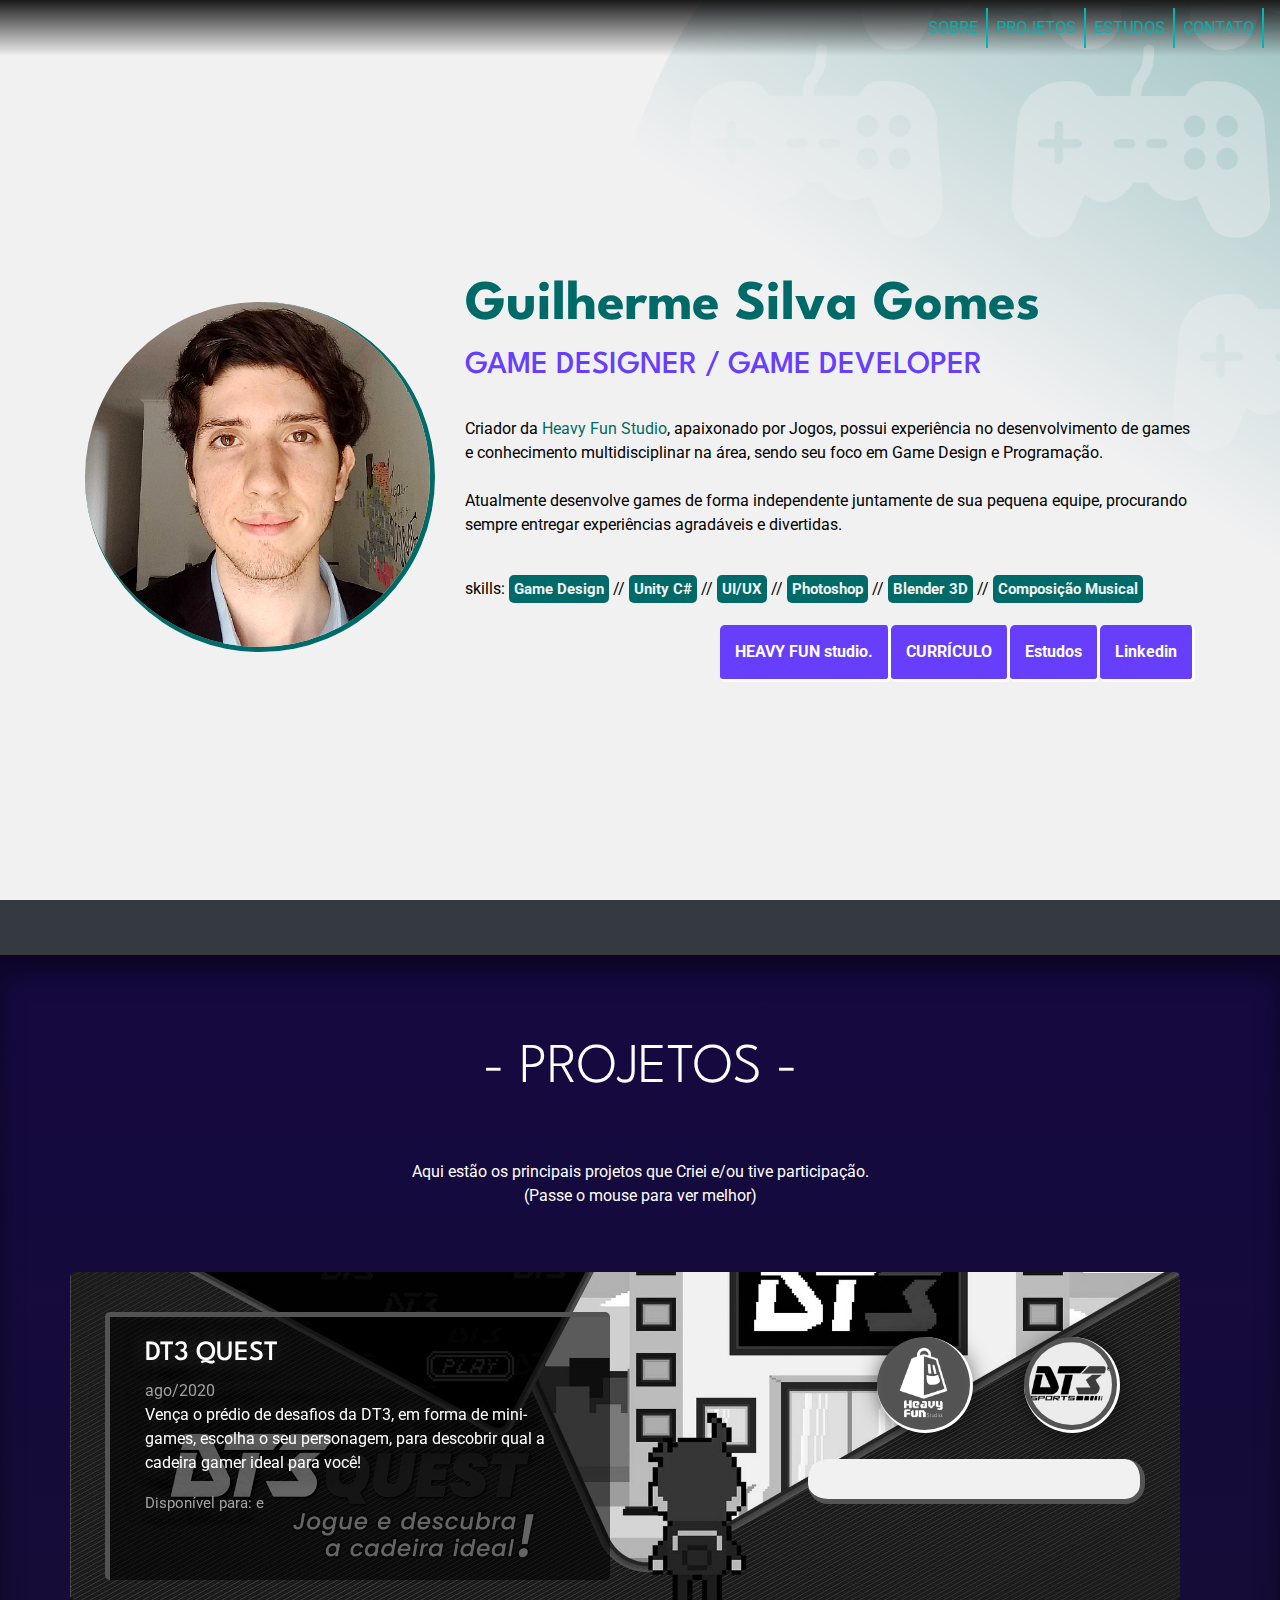
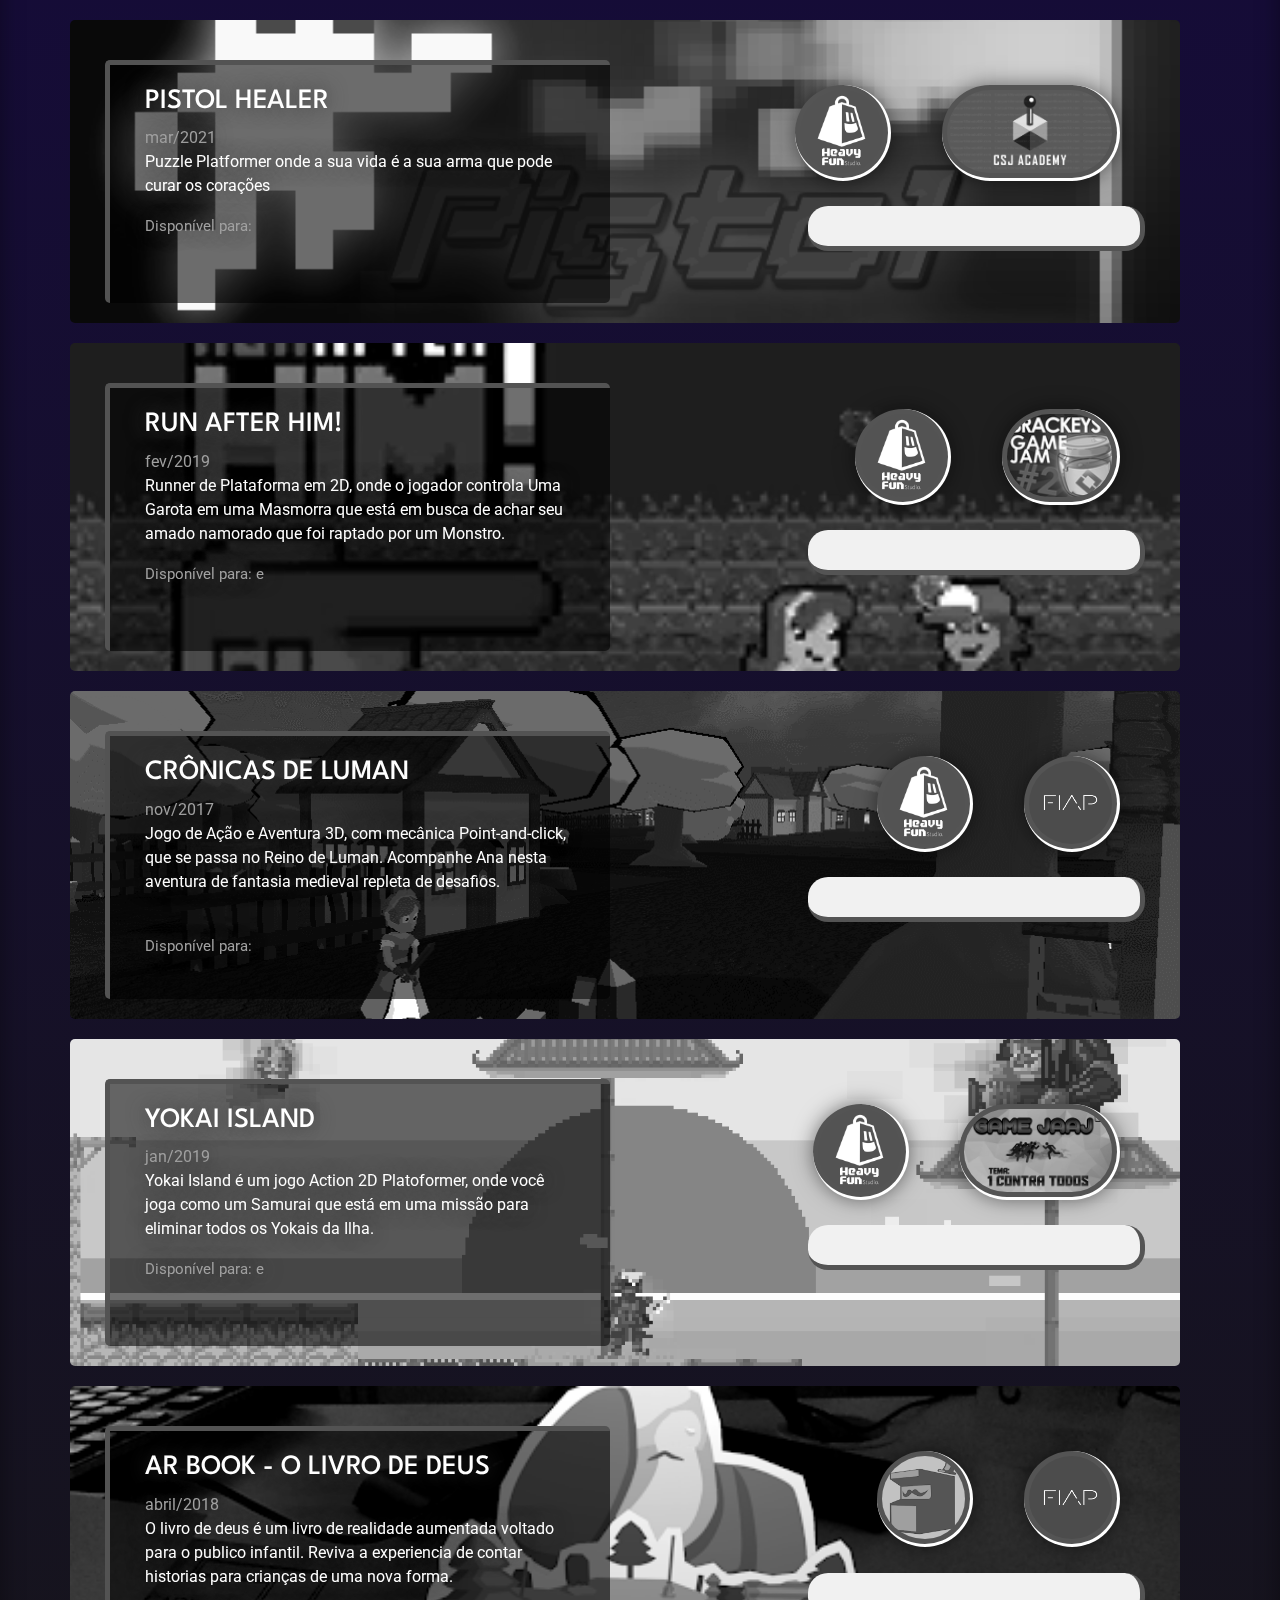
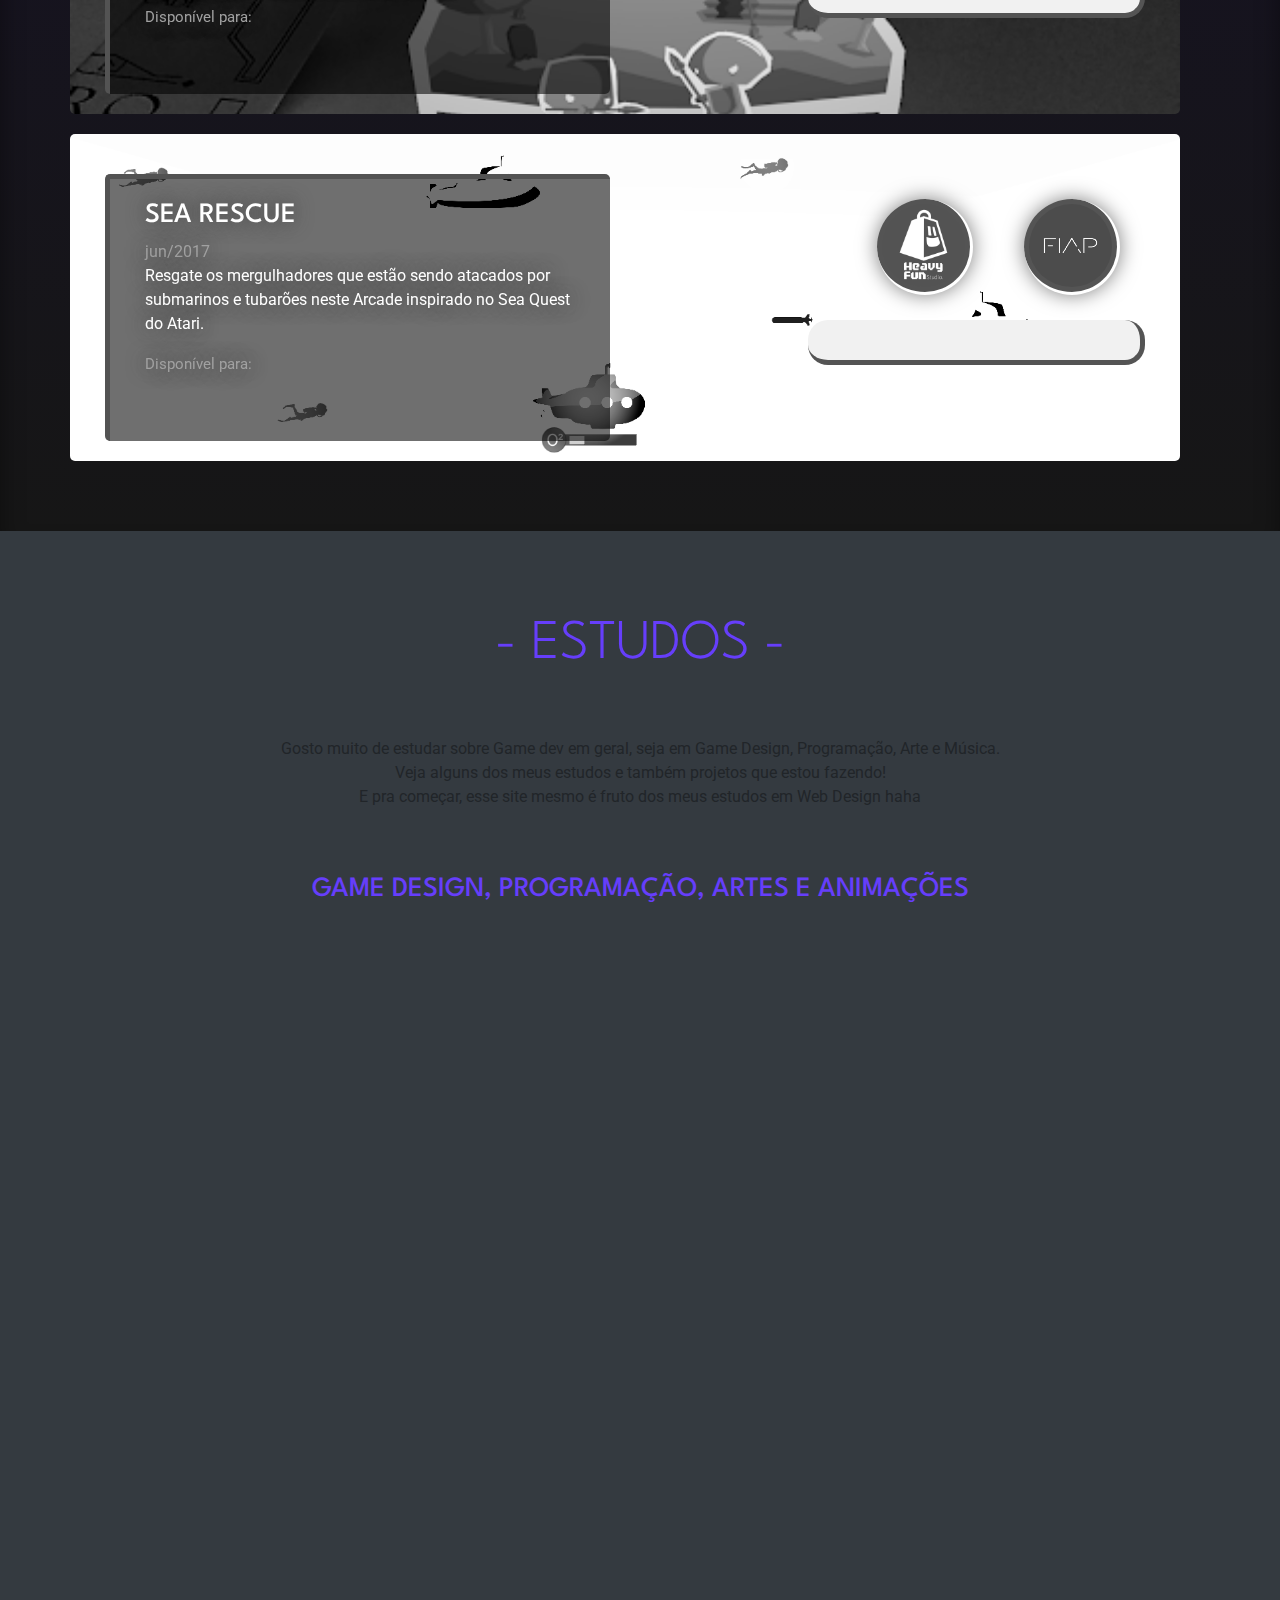
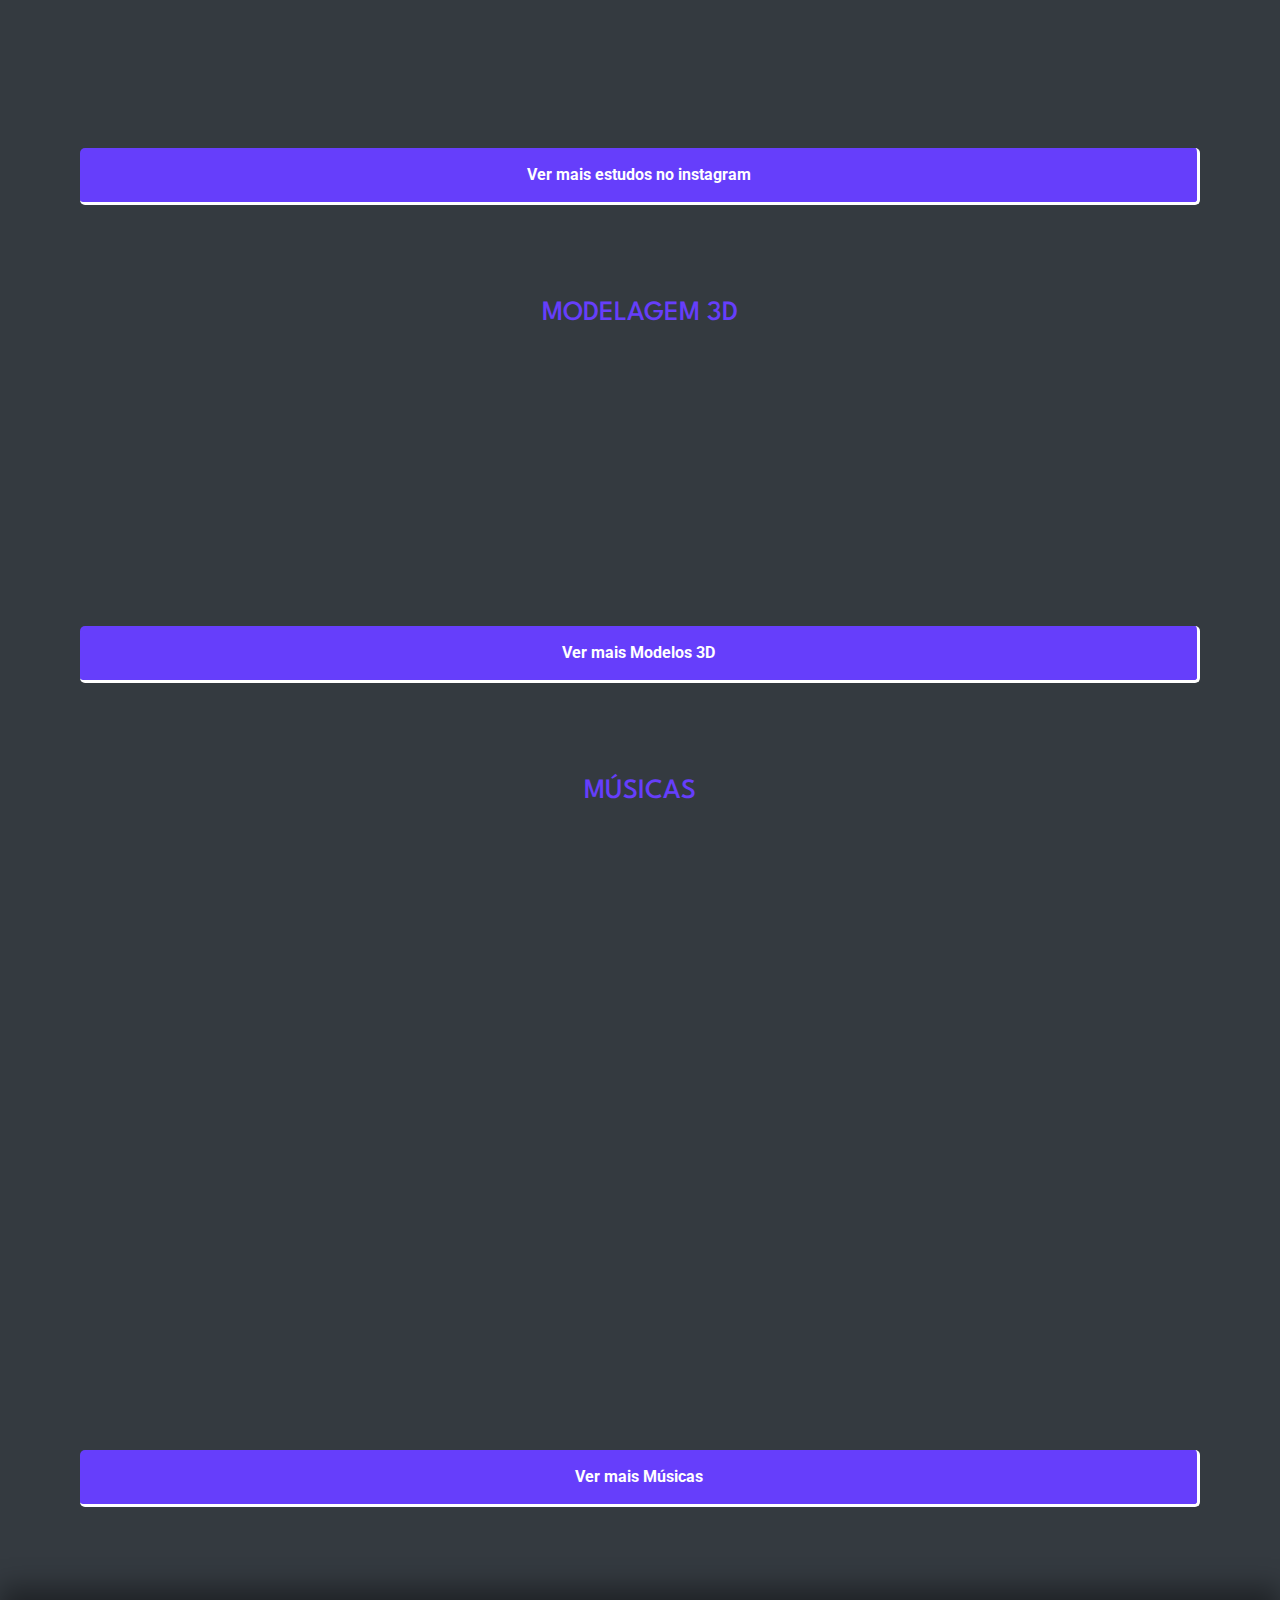
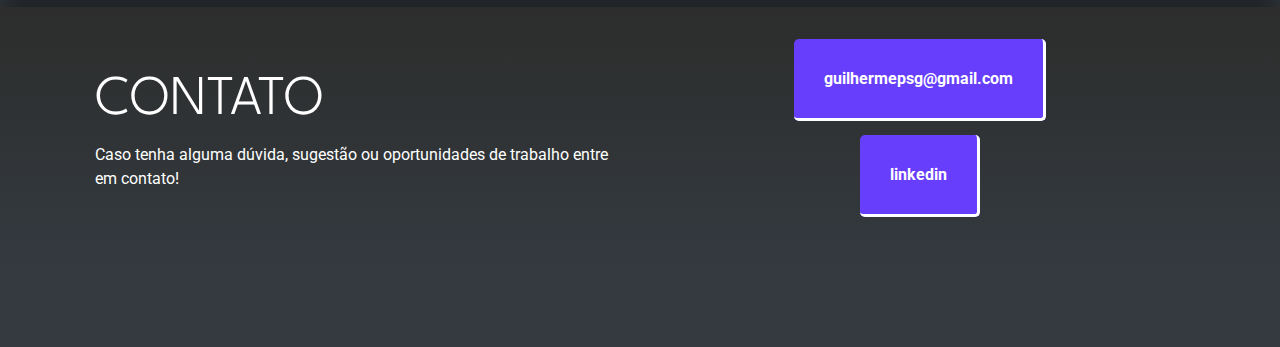
==== commit 210b23d1: "Site Upgrade" ====
--- a/index.html
+++ b/index.html
@@ -39,19 +39,19 @@
             </div>
             <div class="col-md-8 align-self-end hcont">
               <h1 class="corTitle font-weight-bold display-4 font-spt">Guilherme Silva Gomes</h1>
-              <h2 class="text-black text-uppercase">Programador & Game Designer</h2>
+              <h2 class="corTitle2 text-uppercase font-spt">Game Designer / Game Developer</h2>
 
               <br>
               <p class="text-black">
                 Criador da <a href="https://linktr.ee/heavyfunstudio">Heavy Fun Studio</a>, apaixonado por Jogos, possui experiência no desenvolvimento de games e conhecimento multidisciplinar na área, sendo seu foco em Game Design e Programação. <br><br>
 Atualmente desenvolve games de forma independente juntamente de sua pequena equipe, procurando sempre entregar experiências agradáveis e divertidas.<br>
               </p><br>
-              <p class="mb-0 text-black"> skills: <mark>Unity</mark> // <mark>C#</mark> // <mark> Github</mark>  // <mark>Photoshop</mark> // <mark>Blender / Maya</mark> // <mark>Composição Musical</mark>
+              <p class="mb-0 text-black"> skills: <mark>Game Design</mark> // <mark>Unity C#</mark> // <mark> UI/UX</mark>  // <mark>Photoshop</mark> // <mark>Blender 3D</mark> // <mark>Composição Musical</mark>
               </p><br>
-              <a href="https://www.linkedin.com/in/guilhermepsg/" class="link1 float-right" data-toggle="tooltip" data-placement="bottom" title="Meu perfil do LinkedIn"><i class="fab fa-linkedin"></i> Linkedin</a>
-              <a href="#modelos" class="link1 float-right scrollLink" data-toggle="tooltip" data-placement="bottom" title="Confira também meu portfólio de 3D">Estudos</a>
-              <a href="images/CurriculoGuilhermeGomes.pdf" class="link1 float-right" data-toggle="tooltip" data-placement="bottom" title="VAMOS LÁ!">CURRÍCULO</a>
-              <a href="https://linktr.ee/heavyfunstudio" class="link1 float-right" data-toggle="tooltip" data-placement="bottom" title="Conheça a empresa que estou construindo!">HEAVY FUN studio.</a>
+              <a href="https://www.linkedin.com/in/guilhermepsg/" class="link float-right" data-toggle="tooltip" data-placement="bottom" title="Meu perfil do LinkedIn"><i class="fab fa-linkedin"></i> Linkedin</a>
+              <a href="#modelos" class="link float-right scrollLink" data-toggle="tooltip" data-placement="bottom" title="Confira também alguns estudos que fiz ao longo do tempo">Estudos</a>
+              <a href="images/CurriculoGuilhermeGomes.pdf" class="link float-right" data-toggle="tooltip" data-placement="bottom" title="VAMOS LÁ!">CURRÍCULO</a>
+              <a href="https://linktr.ee/heavyfunstudio" class="link float-right" data-toggle="tooltip" data-placement="bottom" title="Conheça a empresa que estou construindo!">HEAVY FUN studio.</a>
             </div>
             <a href="#projetos" class="scrollLink col-md-12 seta arrow-wrap "><i class="fas fa-chevron-down"></i></a>
 
@@ -63,106 +63,139 @@
     <div class="container-fluid gradient2" id="cover-2">
       <div class="container" id="projetos">
         <div class="row">
-          <div class="col-md-12 ">
+          <div class="col-md-12">
             <h2 class="text-white display-4 text-uppercase text-center font-spt">- PROJETOS -</h2>
             <p class="text-white text-center">Aqui estão os principais projetos que Criei e/ou tive participação.<br>(Passe o mouse para ver melhor)</p><br><br>
           </div>
         </div>
-        <div class="cover-fig6 col-md-12">
-          <div class="col-md-8" style="height: 90%;">
-            <div class="fundo-txt-fig text-white clearfix">
-              <h3 class="text-uppercase font-spt"></i> DT3 Quest</h3>
-              <p><span class="cinza">ago/2020</span><br>Vença o prédio de desafios da DT3, em forma de mini-games, escolha o seu personagem, para descobrir qual a cadeira gamer ideal para você!<br><span class="ico">Disponível para:  <i class="fas fa-mobile-alt zoom1" data-toggle="tooltip" data-placement="bottom" title="Web Mobile"></i> e <i class="fas fa-globe" data-toggle="tooltip" data-placement="bottom" title="Navegador Web"></i></span></p><br>
-            </div>
-          </div>
-          <a href="https://www.dt3sports.com.br/#destaque-1" class="link1 align-self-end zoom1 font-spt"><i class="fas fa-hand-point-right"></i> Link para o Projeto </a>
-
-          <figcaption class="figure-caption text-right align-self-end"><img src="images/dt3logo1.png" class="figure-img projimg link zoom1" data-toggle="tooltip" data-placement="top" title="Feito para o cliente: DT3sports"><img src="images/hf.png" class="figure-img projimg link float-right zoom1" data-toggle="tooltip" data-placement="top" title="Desenvolvi toda a jogabilidade, game design, sound design, com capacidade de rodar em qualquer navegador web"></figcaption>
-        </div>
-
-        <div class="cover-fig7 col-md-12">
-          <div class="col-md-8" style="height: 90%;">
-            <div class="fundo-txt-fig text-white clearfix">
-              <h3 class="text-uppercase font-spt"></i> Pistol Healer</h3>
-              <p><span class="cinza">mar/2021</span><br>Puzzle Platformer onde a sua vida é a sua arma que pode curar os corações<br><span class="ico">Disponível para:  <i class="fab fa-windows zoom1" data-toggle="tooltip" data-placement="bottom" title="Windows"></i></span></p><br>
-            </div>
-          </div>
-          <a href="https://gamejolt.com/games/pistolhealer/601683" class="link1 align-self-end zoom1 font-spt"><i class="fas fa-hand-point-right"></i> Link para o Projeto </a>
-
-          <figcaption class="figure-caption text-right align-self-end"><img src="images/cjs-academy-compartilhandobr.jpg" class="figure-img projimg link zoom1" data-toggle="tooltip" data-placement="top" title="Feito durante a 7ªCSJAM ganhou o 3º Lugar"><img src="images/hf.png" class="figure-img projimg link float-right zoom1" data-toggle="tooltip" data-placement="top" title="Desenvolvi o jogo por completo, do planejamento à publicação"></figcaption>
-        </div>
-
-        <div class="cover-fig4 col-md-12">
-            <div class="col-md-8" style="height: 90%;">
-              <div class="fundo-txt-fig text-white clearfix">
-                <h3 class="text-uppercase font-spt"></i> Run After Him!</h3>
-                <p><span class="cinza">fev/2019</span><br>Runner de Plataforma em 2D, onde o jogador controla Uma Garota em uma Masmorra que está em busca de achar seu amado namorado que foi raptado por um Monstro.<br><span class="ico">Disponível para:  <i class="fab fa-windows" data-toggle="tooltip" data-placement="bottom" title="Windows x86"></i> e <i class="fab fa-apple" data-toggle="tooltip" data-placement="bottom" title="MacOS"></i></span></p><br>
-              </div>
-            </div>
-            <a href="https://heavyfun.itch.io/run-after-him" class="link1 align-self-end zoom1 font-spt"><i class="fas fa-hand-point-right "></i> Link para o Projeto </a>
-            <figcaption class="figure-caption text-right align-self-end"><img src="images/bj2.png" class="figure-img projimg link zoom1" data-toggle="tooltip" data-placement="top" title="Feito em 1 semana durante a Brackeys Jam 2, com o tema: Amor cego"><img src="images/hf.png" class="figure-img projimg link float-right zoom1" data-toggle="tooltip" data-placement="top" title="Atuei como Game Designer, Level Designer e Compositor, além de Liderar a Equipe de Programação"></figcaption>
-        </div>
-
-          <div class="cover-fig col-md-12">
-              <div class="col-md-8" style="height: 90%;">
-                <div class="fundo-txt-fig text-white clearfix">
+
+        <div class="cover-fig6 row col-md-12">
+            <div class="col-md-6 float-left" style="height: 70%">
+              <div class="fundo-txt-fig text-white clearfix">
+                <div class="col-md-12 ">
+                  <h3 class="text-uppercase font-spt"></i> DT3 Quest</h3>
+                  <p><span class="cinza">ago/2020</span><br>Vença o prédio de desafios da DT3, em forma de mini-games, escolha o seu personagem, para descobrir qual a cadeira gamer ideal para você!<br>
+                    <span class="ico">Disponível para:  <i class="fas fa-mobile-alt zoom1" data-toggle="tooltip" data-placement="bottom" title="Web Mobile"></i> e <i class="fas fa-globe" data-toggle="tooltip" data-placement="bottom" title="Navegador Web"></i></span>
+                  </p><br>
+                </div>
+              </div>
+            </div>
+            <div class="col-md-6 float-right">
+              <figcaption>
+                <img src="images/dt3logo1.png" class="projimg link zoom1" data-toggle="tooltip" data-placement="bottom" title="Feito para o cliente: DT3sports">
+                <img src="images/hf.png" class="projimg link zoom1" data-toggle="tooltip" data-placement="bottom" title="Desenvolvi toda a jogabilidade, game design, sound design, com capacidade de rodar em qualquer navegador web">
+              </figcaption>
+              <a href="https://www.dt3sports.com.br/dt3quest" class="col-md-8 float-right link1 zoom1 font-spt" data-toggle="tooltip" data-placement="bottom" title="Confira o projeto!"><i class="fas fa-hand-point-right"></i></a>
+            </div>
+        </div>
+
+        <div class="cover-fig7 row col-md-12">
+            <div class="col-md-6 float-left" style="height: 70%">
+              <div class="fundo-txt-fig text-white clearfix">
+                <div class="col-md-12 ">
+                  <h3 class="text-uppercase font-spt"></i> Pistol Healer</h3>
+                  <p><span class="cinza">mar/2021</span><br>Puzzle Platformer onde a sua vida é a sua arma que pode curar os corações<br><span class="ico">Disponível para:  <i class="fab fa-windows zoom1" data-toggle="tooltip" data-placement="bottom" title="Windows"></i></span></p><br>
+                </div>
+              </div>
+            </div>
+            <div class="col-md-6 float-right">
+              <figcaption>
+                <img src="images/cjs-academy-compartilhandobr.jpg" class="projimg link zoom1" data-toggle="tooltip" data-placement="top" title="Feito durante a 7ªCSJAM ganhou o 3º Lugar">
+                <img src="images/hf.png" class="projimg link zoom1" data-toggle="tooltip" data-placement="top" title="Desenvolvi o jogo por completo, do planejamento à publicação">
+              </figcaption>
+              <a href="https://gamejolt.com/games/pistolhealer/601683" class="col-md-8 float-right link1 zoom1 font-spt" data-toggle="tooltip" data-placement="bottom" title="Confira o projeto!"><i class="fas fa-hand-point-right"></i></a>
+            </div>
+        </div>
+
+        <div class="cover-fig4 row col-md-12">
+            <div class="col-md-6 float-left" style="height: 70%">
+              <div class="fundo-txt-fig text-white clearfix">
+                <div class="col-md-12 ">
+                  <h3 class="text-uppercase font-spt"></i> Run After Him!</h3>
+                  <p><span class="cinza">fev/2019</span><br>Runner de Plataforma em 2D, onde o jogador controla Uma Garota em uma Masmorra que está em busca de achar seu amado namorado que foi raptado por um Monstro.<br><span class="ico">Disponível para:  <i class="fab fa-windows" data-toggle="tooltip" data-placement="bottom" title="Windows x86"></i> e <i class="fab fa-apple" data-toggle="tooltip" data-placement="bottom" title="MacOS"></i></span></p><br>
+                </div>
+              </div>
+            </div>
+            <div class="col-md-6 float-right">
+              <figcaption>
+                <img src="images/bj2.png" class="projimg link zoom1" data-toggle="tooltip" data-placement="top" title="Feito em 1 semana durante a Brackeys Jam 2, com o tema: Amor cego">
+                <img src="images/hf.png" class="projimg link zoom1" data-toggle="tooltip" data-placement="top" title="Atuei como Game Designer, Level Designer e Compositor, além de Liderar a Equipe de Programação">
+              </figcaption>
+              <a href="https://gamejolt.com/games/runafterhim/613018" class="col-md-8 float-right link1 zoom1 font-spt" data-toggle="tooltip" data-placement="bottom" title="Confira o projeto!"><i class="fas fa-hand-point-right"></i></a>
+            </div>
+        </div>
+
+        <div class="cover-fig row col-md-12">
+            <div class="col-md-6 float-left" style="height: 70%">
+              <div class="fundo-txt-fig text-white clearfix">
+                <div class="col-md-12 ">
                   <h3 class="text-uppercase font-spt"> Crônicas de Luman</h3>
                   <p><span class="cinza">nov/2017</span><br>Jogo de Ação e Aventura 3D, com mecânica Point-and-click, que se passa no Reino de Luman. Acompanhe Ana nesta aventura de fantasia medieval repleta de desafios. <br><br><span class="ico">Disponível para: <i class="fab fa-windows" data-toggle="tooltip" data-placement="bottom" title="Windows x86"></i></span></p>
                 </div>
               </div>
-              <a href="https://heavyfun.itch.io/cronicas-de-luman" class="link1 align-self-end col-md-12 zoom1 font-spt"><i class="fas fa-hand-point-right zoom1"></i> Link para o Projeto </a>
-            <figcaption class="figure-caption text-right align-self-end"><img src="images/fiaplogo.jpg" class="figure-img projimg link zoom1" alt="" data-toggle="tooltip" data-placement="top" title="Feito durante aulas da faculdade"><img src="images/hf.png" class="figure-img projimg float-right link zoom1" data-toggle="tooltip" data-placement="top" title="Atuei como Game Designer, Level Designer, Artista 3D e auxiliei na Programação (projeto que deu início ao Heavy Fun"></figcaption>
-          </div>
-
-          <div class="cover-fig3 col-md-12">
-            <div class="col-md-8" style="height: 90%;">
-              <div class="fundo-txt-fig text-white clearfix">
-                <h3 class="text-uppercase font-spt"></i> Yokai Island</h3>
-                <p><span class="cinza">jan/2019</span><br>Yokai Island é um jogo Action 2D Platoformer, onde você joga como um Samurai que está em uma missão para eliminar todos os Yokais da Ilha. <br> <span class="ico">Disponível para:  <i class="fab fa-windows" data-toggle="tooltip" data-placement="bottom" title="Windows x86"></i> e <i class="fab fa-apple" data-toggle="tooltip" data-placement="bottom" title="MacOS"></i></span></p><br>
-              </div>
-            </div>
-            <a href="https://gamejolt.com/games/yokaiisland/392523" class="link1 align-self-end zoom1 font-spt"><i class="fas fa-hand-point-right "></i> Link para o Projeto </a>
-
-            <figcaption class="figure-caption text-right align-self-end"><img src="images/jaaj.jpg" class="figure-img projimg link zoom1" data-toggle="tooltip" data-placement="top" title="Feito em 1 semana e foi um dos 50 melhores da Gamejaaj 2 com o tema tema: 1 contra todos"><img src="images/hf.png" class="figure-img projimg link float-right zoom1" data-toggle="tooltip" data-placement="top" title="Atuei como Game Designer, Programador e Level Designer"></figcaption>
-          </div>
-
-
-          <div class="cover-fig5 col-md-12">
-              <div class="col-md-8" style="height: 90%;">
-                <div class="fundo-txt-fig text-white clearfix">
+            </div>
+            <div class="col-md-6 float-right">
+              <figcaption>
+                <img src="images/fiaplogo.jpg" class="projimg link zoom1" alt="" data-toggle="tooltip" data-placement="top" title="Feito durante aulas da faculdade">
+                <img src="images/hf.png" class="projimg link zoom1" data-toggle="tooltip" data-placement="top" title="Atuei como Game Designer, Level Designer, Artista 3D e auxiliei na Programação (projeto que deu início ao Heavy Fun">
+              </figcaption>
+              <a href="https://gamejolt.com/games/cronicasdeluman/613011" class="col-md-8 float-right link1 zoom1 font-spt" data-toggle="tooltip" data-placement="bottom" title="Confira o projeto!"><i class="fas fa-hand-point-right"></i></a>
+            </div>
+        </div>
+
+        <div class="cover-fig3 row col-md-12">
+            <div class="col-md-6 float-left" style="height: 70%">
+              <div class="fundo-txt-fig text-white clearfix">
+                <div class="col-md-12 ">
+                  <h3 class="text-uppercase font-spt"></i> Yokai Island</h3>
+                  <p><span class="cinza">jan/2019</span><br>Yokai Island é um jogo Action 2D Platoformer, onde você joga como um Samurai que está em uma missão para eliminar todos os Yokais da Ilha. <br> <span class="ico">Disponível para:  <i class="fab fa-windows" data-toggle="tooltip" data-placement="bottom" title="Windows x86"></i> e <i class="fab fa-apple" data-toggle="tooltip" data-placement="bottom" title="MacOS"></i></span></p><br>
+                </div>
+              </div>
+            </div>
+            <div class="col-md-6 float-right">
+              <figcaption>
+                <img src="images/jaaj.jpg" class="projimg link zoom1" data-toggle="tooltip" data-placement="top" title="Feito em 1 semana e foi um dos 50 melhores da Gamejaaj 2 com o tema: 1 contra todos">
+                <img src="images/hf.png" class="projimg link zoom1" data-toggle="tooltip" data-placement="top" title="Atuei como Game Designer, Programador e Level Designer">
+              </figcaption>
+              <a href="https://gamejolt.com/games/yokaiisland/392523" class="col-md-8 float-right link1 zoom1 font-spt" data-toggle="tooltip" data-placement="bottom" title="Confira o projeto!"><i class="fas fa-hand-point-right"></i></a>
+            </div>
+        </div>
+
+        <div class="cover-fig5 row col-md-12">
+            <div class="col-md-6 float-left" style="height: 70%">
+              <div class="fundo-txt-fig text-white clearfix">
+                <div class="col-md-12 ">
                   <h3 class="text-uppercase font-spt"></i> AR Book - O livro de Deus</h3>
                   <p><span class="cinza">abril/2018</span><br>O livro de deus é um livro de realidade aumentada voltado para o publico infantil. Reviva a experiencia de contar historias para crianças de uma nova forma.<br><span class="ico">Disponível para:  <i class="fab fa-android" data-toggle="tooltip" data-placement="bottom" title="Android (Play Store)"></i></span></p><br>
                 </div>
               </div>
-              <a href="https://play.google.com/store/apps/details?id=com.FancyArcade.OLivroDeDeus" class="link1 align-self-end zoom1 font-spt"><i class="fas fa-hand-point-right"></i> Link para o Projeto </a>
-              <figcaption class="figure-caption text-right align-self-end"><img src="images/fiaplogo.jpg" class="figure-img projimg link zoom1" data-toggle="tooltip" data-placement="top" title="Feito durante aulas da faculdade juntamente ao FancyArcade"><img src="images/fancy.webp" class="figure-img projimg link float-right zoom1" data-toggle="tooltip" data-placement="top" title="Desenvolvi juntamente ao FancyArcade, fazendo o Game Design e Layout do Livro"></figcaption>
-          </div>
-
-          <div class="cover-fig2 col-md-12">
-            <div class="col-md-8" style="height: 90%;">
-              <div class="fundo-txt-fig text-white clearfix">
-                <h3 class="text-uppercase font-spt"></i> Sea Rescue</h3>
-                <p><span class="cinza">jun/2017</span><br>Resgate os mergulhadores que estão sendo atacados por submarinos e tubarões neste Arcade inspirado no Sea Quest do Atari.<br><span class="ico">Disponível para:  <i class="fab fa-windows zoom1" data-toggle="tooltip" data-placement="bottom" title="Windows"></i></span></p><br>
-              </div>
-            </div>
-            <a href="https://heavyfun.itch.io/sea-rescue" class="link1 align-self-end zoom1 font-spt"><i class="fas fa-hand-point-right"></i> Link para o Projeto </a>
-            <figcaption class="figure-caption text-right align-self-end"><img src="images/fiaplogo.jpg" class="figure-img projimg link" data-toggle="tooltip" data-placement="top" title="Feito durante aulas da faculdade"><img src="images/hf.png" class="figure-img projimg link float-right" data-toggle="tooltip" data-placement="top" title="Feito completamente por mim, meu primeiro projeto de jogo."></figcaption>
-          </div>
-
-
-        <!--
-        <div class="cover-fig col-md-12">
-          <div class="col-md-8" style="height: 90%;">
-            <div class="fundo-txt-fig text-white clearfix">
-              <h3 class="text-uppercase "></i> Colocar Projeto aqui</h3>
-              <p><span class="cinza">ago/2020</span><br>Descrição do projeto<br><span class="ico">Disponível para:  <i class="fab fa-windows" data-toggle="tooltip" data-placement="bottom" title="Windows x86"></i> e <i class="fab fa-apple" data-toggle="tooltip" data-placement="bottom" title="MacOS"></i></span></p><br>
-            </div>
-          </div>
-          <a href="" class="link1 align-self-end"><i class="fas fa-hand-point-right"></i> Link para o Projeto </a>
-
-          <figcaption class="figure-caption text-right align-self-end"><img src="images/bj2.png" class="figure-img projimg link" data-toggle="tooltip" data-placement="top" title="descrição 1"><img src="images/hf.png" class="figure-img projimg link float-right" data-toggle="tooltip" data-placement="top" title="Descrição 2"></figcaption>
-        </div>
-        -->
+            </div>
+            <div class="col-md-6 float-right">
+              <figcaption>
+                <img src="images/fiaplogo.jpg" class="projimg link zoom1" data-toggle="tooltip" data-placement="top" title="Feito durante aulas da faculdade juntamente ao FancyArcade">
+                <img src="images/fancy.webp" class="projimg link zoom1" data-toggle="tooltip" data-placement="top" title="Desenvolvi juntamente ao FancyArcade, fazendo o Game Design e Layout do Livro">
+              </figcaption>
+              <a href="https://play.google.com/store/apps/details?id=com.FancyArcade.OLivroDeDeus" class="col-md-8 float-right link1 zoom1 font-spt" data-toggle="tooltip" data-placement="bottom" title="Confira o projeto!"><i class="fas fa-hand-point-right"></i></a>
+            </div>
+        </div>
+
+        <div class="cover-fig2 row col-md-12">
+            <div class="col-md-6 float-left" style="height: 70%">
+              <div class="fundo-txt-fig text-white clearfix">
+                <div class="col-md-12 ">
+                  <h3 class="text-uppercase font-spt"></i> Sea Rescue</h3>
+                  <p><span class="cinza">jun/2017</span><br>Resgate os mergulhadores que estão sendo atacados por submarinos e tubarões neste Arcade inspirado no Sea Quest do Atari.<br><span class="ico">Disponível para:  <i class="fab fa-windows zoom1" data-toggle="tooltip" data-placement="bottom" title="Windows"></i></span></p><br>
+                </div>
+              </div>
+            </div>
+            <div class="col-md-6 float-right">
+              <figcaption>
+                <img src="images/fiaplogo.jpg" class="projimg link zoom1" data-toggle="tooltip" data-placement="top" title="Feito durante aulas da faculdade">
+                <img src="images/hf.png" class="projimg link zoom1" data-toggle="tooltip" data-placement="top" title="Feito completamente por mim, meu primeiro projeto de jogo.">
+              </figcaption>
+              <a href="https://heavyfun.itch.io/sea-rescue" class="col-md-8 float-right link1 zoom1 font-spt" data-toggle="tooltip" data-placement="bottom" title="Confira o projeto!"><i class="fas fa-hand-point-right"></i></a>
+            </div>
+        </div>
 
         </div>
       </div>
@@ -171,15 +204,18 @@
 
 
 
-    <div class="container-fluid gradient1" id="modelos">
+    <div class="container-fluid gradient1a" id="modelos">
         <div class="container" >
             <div class="row">
               <div class="col-md-12 ">
-                <h2 class="corTitle display-4 text-uppercase text-center font-spt">- ESTUDOS -</h2>
+                <h2 class="corTitle2 display-4 text-uppercase text-center font-spt">- ESTUDOS -</h2>
                 <p class="text-black text-center">Gosto muito de estudar sobre Game dev em geral, seja em Game Design, Programação, Arte e Música.<br>Veja alguns dos meus estudos e também projetos que estou fazendo!<br>E pra começar, esse site mesmo é fruto dos meus estudos em Web Design haha</p><br><br>
               </div>
             </div>
             <div class="row">
+              <div class="col-md-12 ">
+                <h3 class="corTitle2 display-5 text-uppercase text-center font-spt">GAME DESIGN, PROGRAMAÇÃO, ARTES E ANIMAÇÕES</h3>
+              </div>
               <div class="sketchfab-embed-wrapper col-md-4"><iframe width="100%" height="400" src="https://www.instagram.com/p/CLsTdrChmBs/embed" frameborder="0" scrolling="no" allowtransparency="true"></iframe>
               </div>
               <div class="sketchfab-embed-wrapper col-md-4"><iframe width="100%" height="400" src="https://www.instagram.com/p/CN7fRNsH65Q/embed" frameborder="0" scrolling="no" allowtransparency="true"></iframe>
@@ -191,11 +227,18 @@
               <div class="sketchfab-embed-wrapper col-md-4"><iframe width="100%" height="400" src="https://www.instagram.com/p/COTe9I6nD3u/embed" frameborder="0" scrolling="no" allowtransparency="true"></iframe>
               </div>
               <br>
-              <a href="https://www.instagram.com/guibsgd/" class="link1 text-center col-md-12">Ver mais estudos no instagram</a>
-              <br>
-            </div>
+              <a href="https://www.instagram.com/guibsgd/" class="link text-center col-md-12">Ver mais estudos no instagram</a>
+              <br>
+            </div>
+
+            <br>
+            <br>
+            <br>
 
             <div class="row">
+              <div class="col-md-12 ">
+                <h3 class="corTitle2 display-5 text-uppercase text-center font-spt">Modelagem 3D</h3>
+              </div>
               <div class="sketchfab-embed-wrapper col-md-3"><iframe width="100%" height="260" src="https://sketchfab.com/models/b19981d3c27b4b16a7fa8a475c8ef69c/embed" frameborder="0" allow="autoplay; fullscreen; vr" mozallowfullscreen="true" webkitallowfullscreen="true"></iframe>
               </div>
               <div class="sketchfab-embed-wrapper col-md-3"><iframe width="100%" height="260" src="https://sketchfab.com/models/206dc91afc1c480ba1aa6f37c5601b25/embed" frameborder="0" allow="autoplay; fullscreen; vr" mozallowfullscreen="true" webkitallowfullscreen="true"></iframe>
@@ -204,21 +247,52 @@
               </div>
               <div class="sketchfab-embed-wrapper col-md-3"><iframe width="100%" height="260" src="https://sketchfab.com/models/19d0bea713fa43448359de60605db81a/embed" frameborder="0" allow="autoplay; fullscreen; vr" mozallowfullscreen="true" webkitallowfullscreen="true"></iframe>
               </div>
-              <a href="https://sketchfab.com/guipsg" class="link1 text-center col-md-12">Ver mais Modelos 3D</a>
+              <a href="https://sketchfab.com/guipsg" class="link text-center col-md-12">Ver mais Modelos 3D</a>
+              <br>
+            </div>
+
+            <br>
+            <br>
+            <br>
+
+            <div class="row">
+              <div class="col-md-12 ">
+                <h3 class="corTitle2 display-5 text-uppercase text-center font-spt">Músicas</h3>
+              </div>
+              <div class="col-md-4"><iframe width="100%" height="300" src="https://www.bandlab.com/embed/?id=e2cf0cf6-4f37-eb11-9fb4-501ac5b31de6" frameborder="0" allowfullscreen></iframe>
+              </div>
+              <div class="col-md-4"><iframe width="100%" height="300" src="https://www.bandlab.com/embed/?id=214b4b5d-3d37-eb11-9fb4-501ac5b31de6" frameborder="0" allowfullscreen></iframe>
+              </div>
+              <div class="col-md-4"><iframe width="100%" height="300" src="https://www.bandlab.com/embed/?id=176b16fa-3837-eb11-9fb4-501ac5b31de6" frameborder="0" allowfullscreen></iframe>
+              </div>
+              <div class="col-md-4"><iframe width="100%" height="300" src="https://www.bandlab.com/embed/?id=6da58d37-3e37-eb11-9fb4-501ac5b31de6" frameborder="0" allowfullscreen></iframe>
+              </div>
+              <div class="col-md-4"><iframe width="100%" height="300" src="https://www.bandlab.com/embed/?id=71103862-9d08-eb11-96f5-501ac5b31de6" frameborder="0" allowfullscreen></iframe>
+              </div>
+              <div class="col-md-4"><iframe width="100%" height="300" src="https://www.bandlab.com/embed/?id=32842ef7-1d37-eb11-9fb4-501ac5b31de6" frameborder="0" allowfullscreen></iframe>
+              </div>
+              <br>
+              <a href="https://www.bandlab.com/guipsg" class="link text-center col-md-12">Ver mais Músicas</a>
               <br>
             </div>
         </div>
       </div>
 
         </div>
-    <div class="container-fluid gradient1" id="footer">
-
-      <div class="container text-center " >
+    <div class="container-fluid gradient2a" id="footer">
+
+      <div class="container text-center" >
         <div class="row text-center margin-auto">
-          <h2 class="text-black display-4 text-uppercase w-100 text-left">CONTATO</h2>
-          <p class="text-left align-self-center">Caso tenha alguma dúvida, sugestão ou oportunidades de trabalho entre em contato! </p>
-          <a href="" class="link1 col-md-6"><i class="fas fa-envelope"></i> guilhermepsg@gmail.com </a>
-          <a href="https://www.linkedin.com/in/guilhermepsg/" class="link1 col-md-6"><i class="fab fa-linkedin"></i> linkedin </a>
+          <div class="col-md-6">
+            <h2 class="text-white display-4 text-uppercase w-100 text-left corTitle font-spt">CONTATO</h2>
+            <p class="text-white text-left align-self-center">Caso tenha alguma dúvida, sugestão ou oportunidades de trabalho entre em contato! </p>
+          </div>
+          <div class="col-md-6">
+              <a href="guilhermepsg@gmail.com" class="link col-md-12"><i class="fas fa-envelope"></i> guilhermepsg@gmail.com </a><br><br><br><br>
+              <a href="https://www.linkedin.com/in/guilhermepsg/" class="link col-md-12"><i class="fab fa-linkedin"></i> linkedin </a>
+
+          </div>
+
 
         </div>
 
--- a/css/style.css
+++ b/css/style.css
@@ -15,6 +15,10 @@
 
 .corTitle{
   color: #006A68;
+}
+
+.corTitle2{
+  color: #663efb;
 }
 
 .gradient1{
@@ -49,7 +53,7 @@
 
 #sobre{margin-top: -0px;}
 #contato{padding-bottom: 20px;}
-#footer{padding: 20px; box-shadow: 0px -20px 25px 0px rgba(0,0,0,0.4);}
+#footer{padding: 60px 80px; box-shadow: 0px -20px 25px 0px rgba(0,0,0,0.4);}
 #projetos{padding-top: 80px; }
 #cover-2{box-shadow: inset 0px 20px 25px 0px rgba(0,0,0,0.4);padding-bottom: 50px;}
 #modelos{padding-bottom: 80px;}
@@ -63,7 +67,10 @@
   border-right: 5px solid #006A68;
 }
 
-
+#footer .link{
+  padding: 30px;
+ width: 100%;
+}
 .menu{
   background: linear-gradient(to bottom, #1a1a1a 0%, #1a1a1a00 100%);
 }
@@ -89,15 +96,15 @@
 }
 .link{
   border: solid;
-  border-color: #006A68;
+  border-color: #fff;
   font-weight: bold;
   border-top: 0.5px;
   border-left: 0.5px;
   padding: 15px;
-  color: #006A68;
+  color: #fff;
   transition: .25s ease-in-out;
   border-radius: 5px;
-  background: #00000080;
+  background: #663efb;
 }
 .link1{
   border: solid;
@@ -170,7 +177,7 @@
 }
 .ico{
   font-size: 15px;
-  float: right;
+  //float: right;
   color: #a1a1a1;
 }
 
@@ -178,12 +185,13 @@
   font-size: 30px;
   color: #fff;
 }
-
+#projetos figcaption{
+  height: 40%;
+}
 .projimg{
-  width: 70px;
-  height: 70px;
-  margin-top: -50px;
-  margin-right: 20px;
+
+  height: 6em;
+  margin: 5% 5% 0% 5%;
   filter: grayscale(0%) drop-shadow(0px 0px 10px rgba(0,0,0,.5));
   transition: filter .25s ease-in-out;
   border-radius: 50px;
@@ -199,14 +207,26 @@
 .projText{
   border-radius: 5px;
   margin-bottom: 20px;
+
   padding: 40px 40px 40px 40px;
   height: 500px;
   background-color: #161616;
   color: #F1F1F2;
 }
+
 #projetos .link1{
-  margin: 20px;
-  font-size: 20px;
+  font-size:2em;
+  padding: 20px;
+  margin:5% 0px 0px 20px;
+  //height: 10px;
+  border-radius: 20px;
+  border-color: #663efb;
+  border-width:thick;
+  color: #663efb;
+  text-align: center;
+}
+#projetos .link a{
+  text-align: center;
 }
 #modelos{
   padding: 80px;
@@ -219,7 +239,6 @@
 .cover-fig,.cover-fig2,.cover-fig3,.cover-fig4,.cover-fig5,.cover-fig6,.cover-fig7{
   border-radius: 5px;
   padding: 40px 20px 20px 20px;
-  height: 500px;
   width: 100%;
   background-size: cover;
   background-position: center;
@@ -287,7 +306,7 @@
 }
 .cover-fig6{
   background-image: url("../images/DT3-QUEST-PAISAGEM.jpg");
-  background-position: 20% 0%;
+  //background-position: 20% 0%;
 }
 .cover-fig7{
   background-image: url("../images/pistolhealer.png");
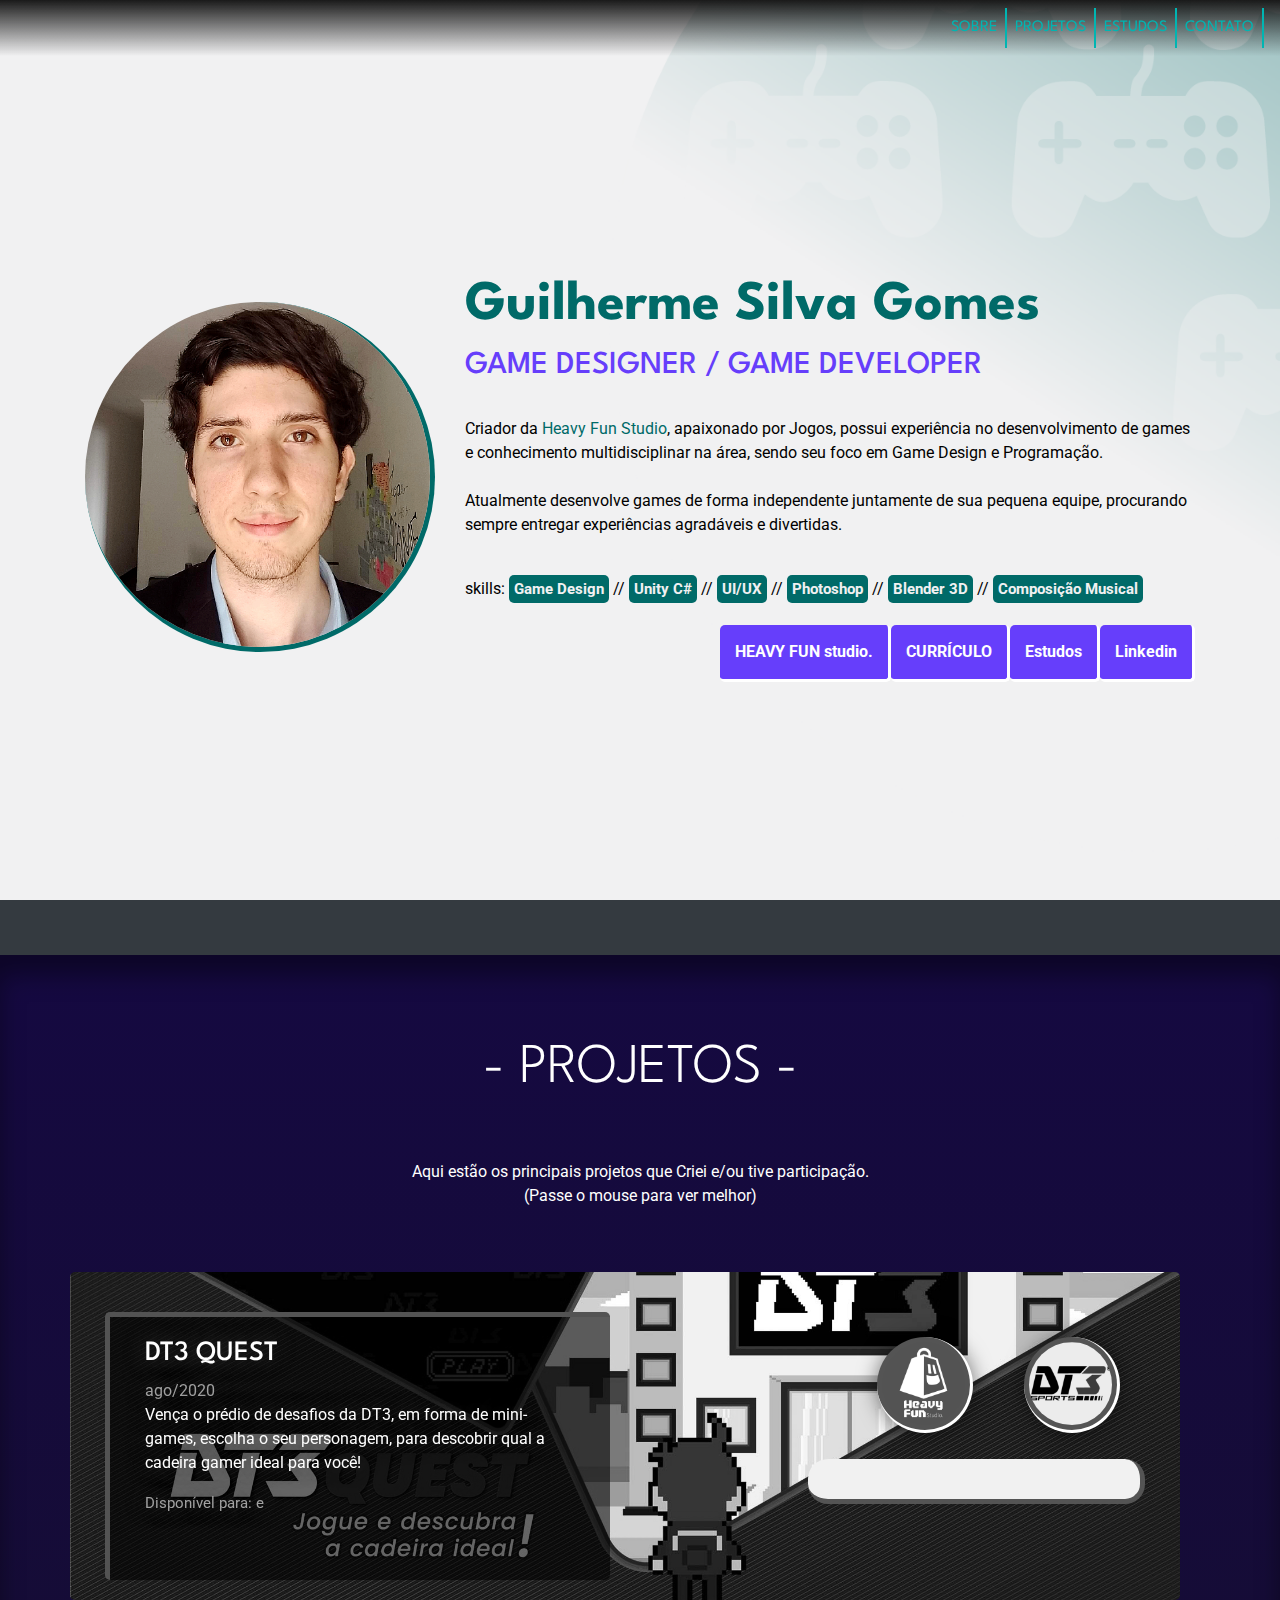
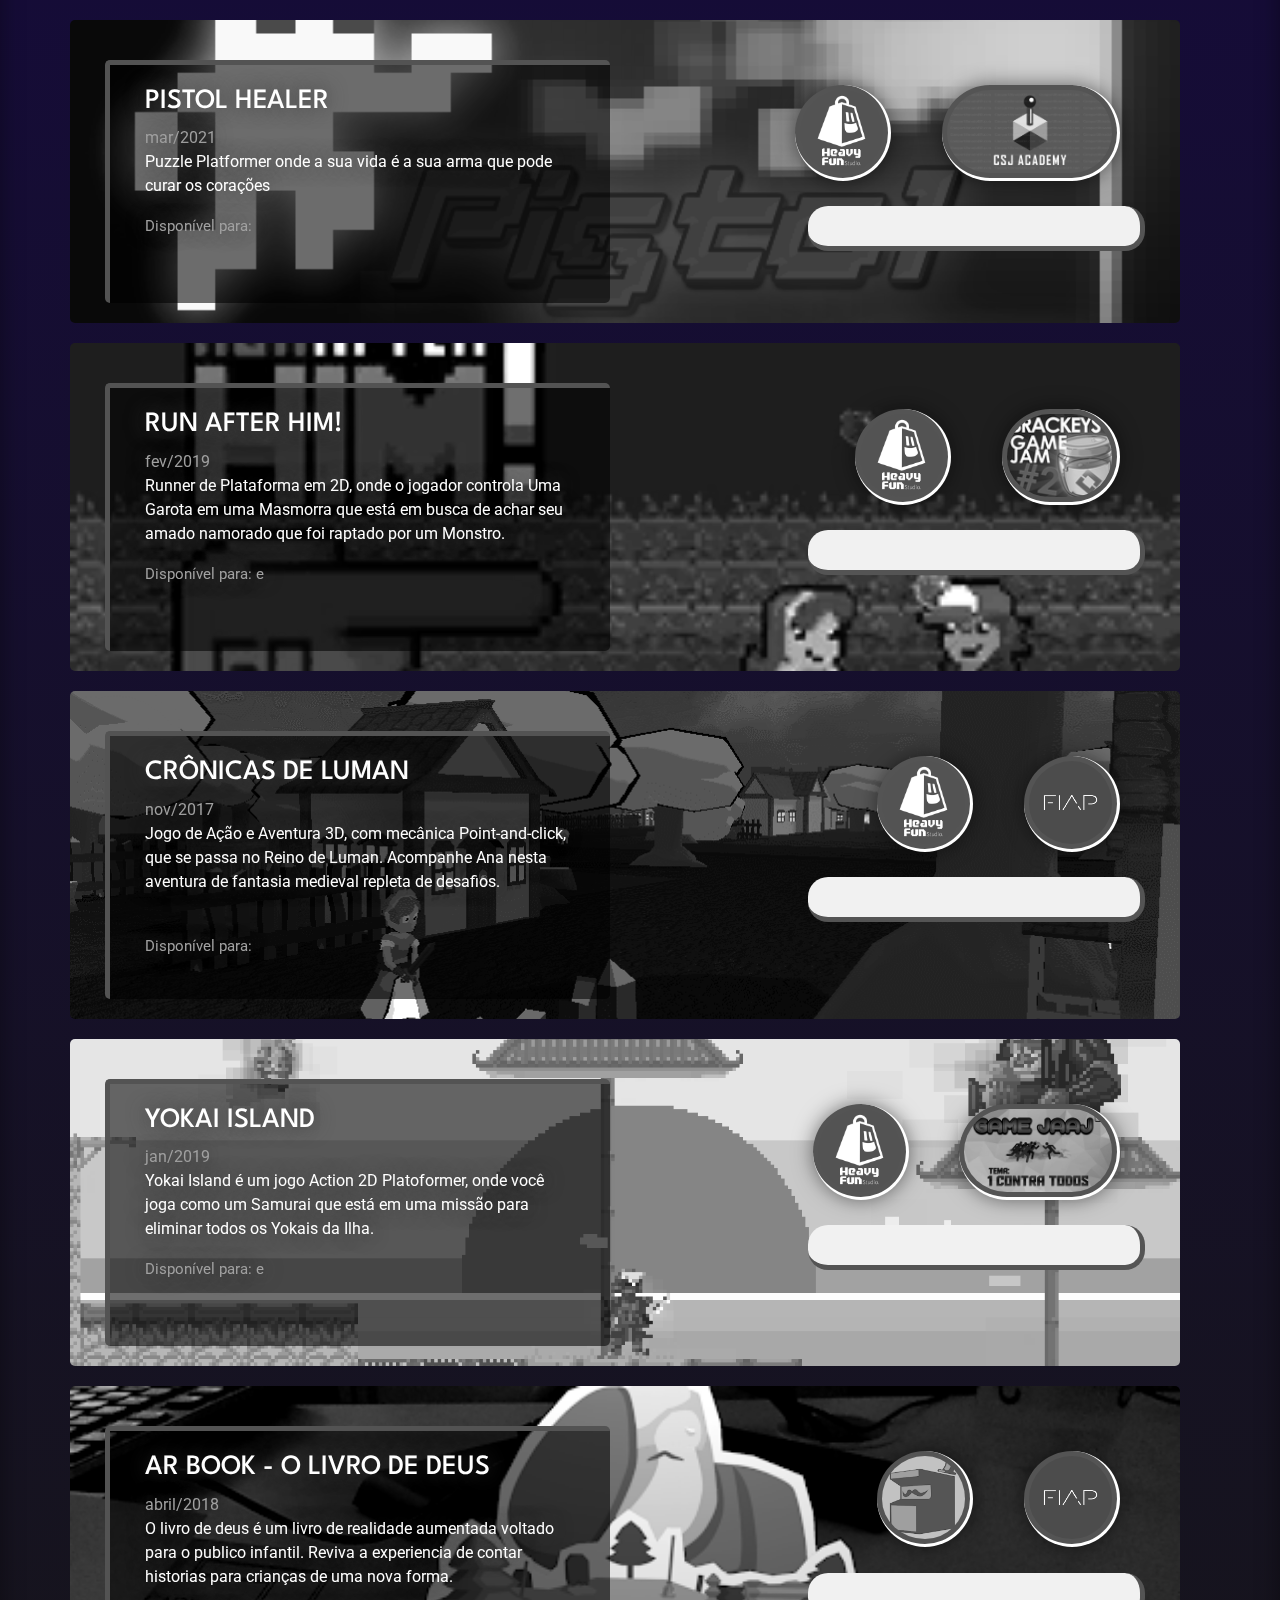
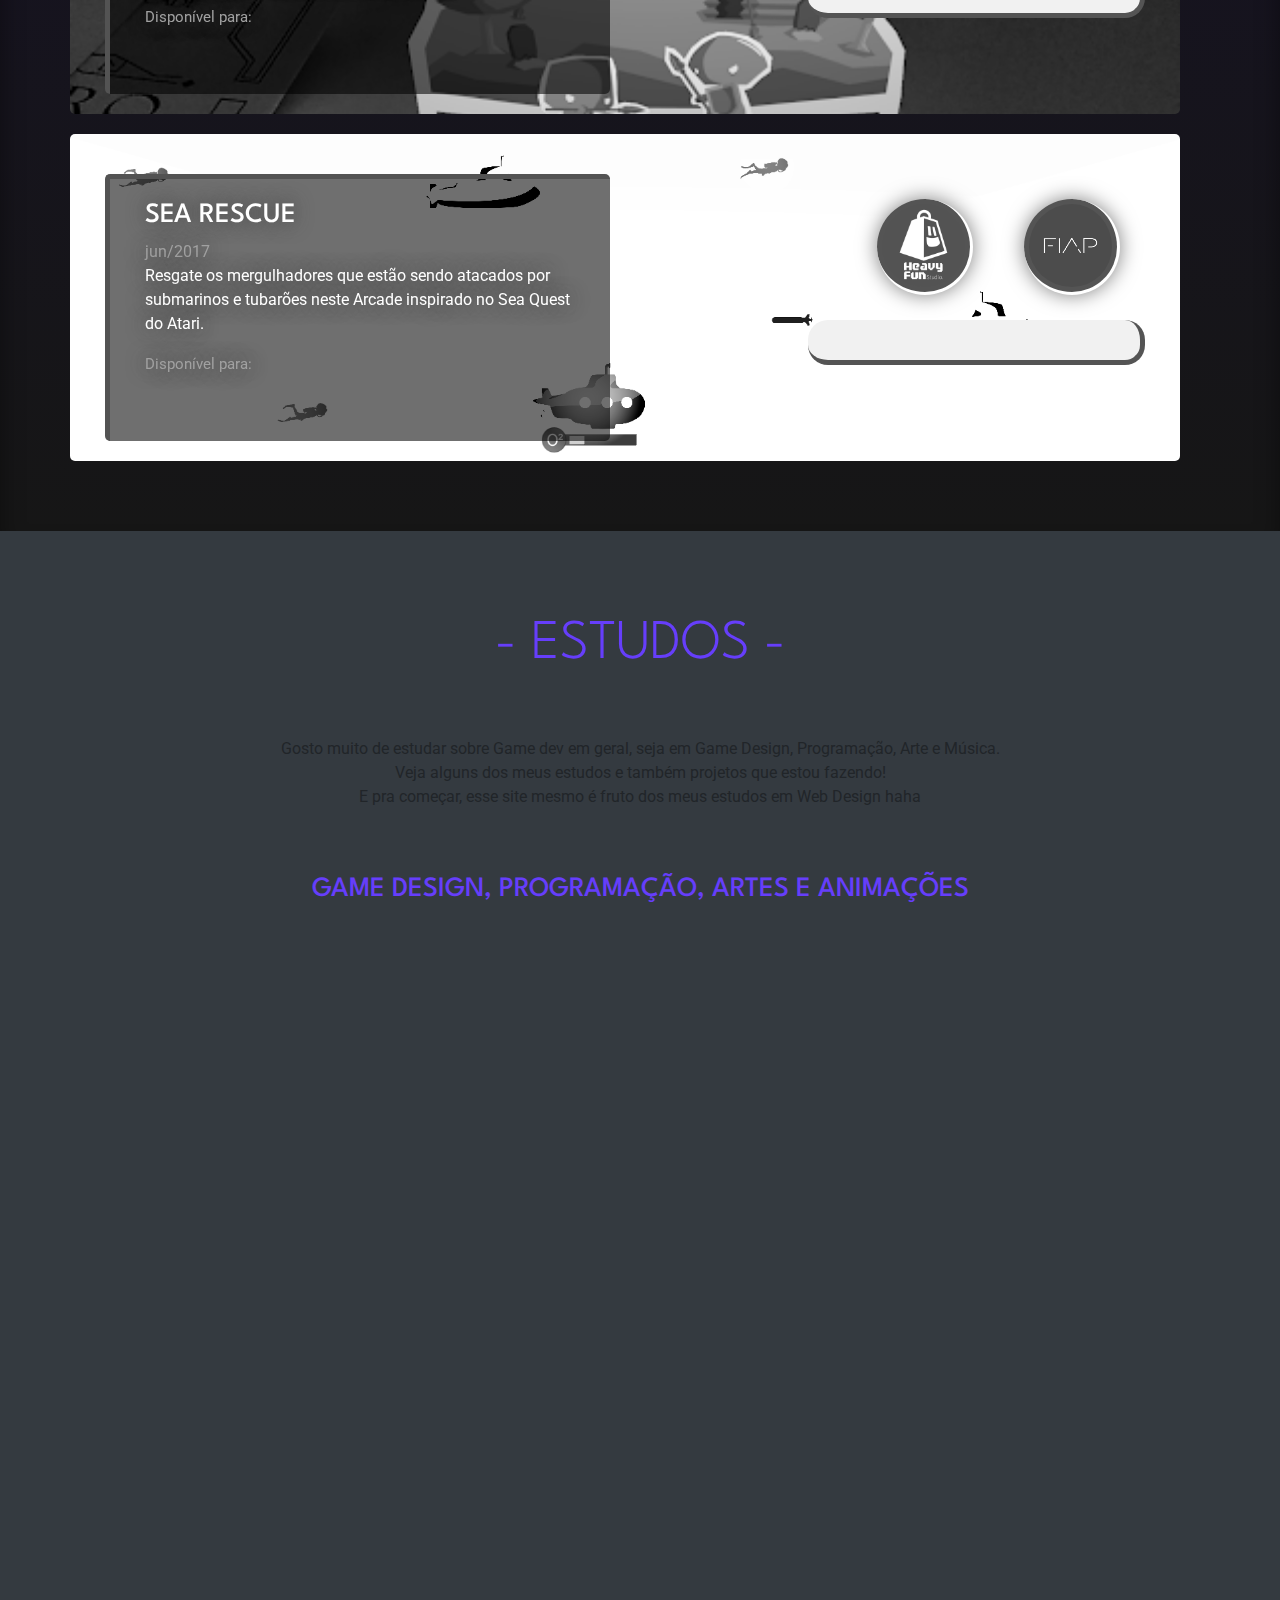
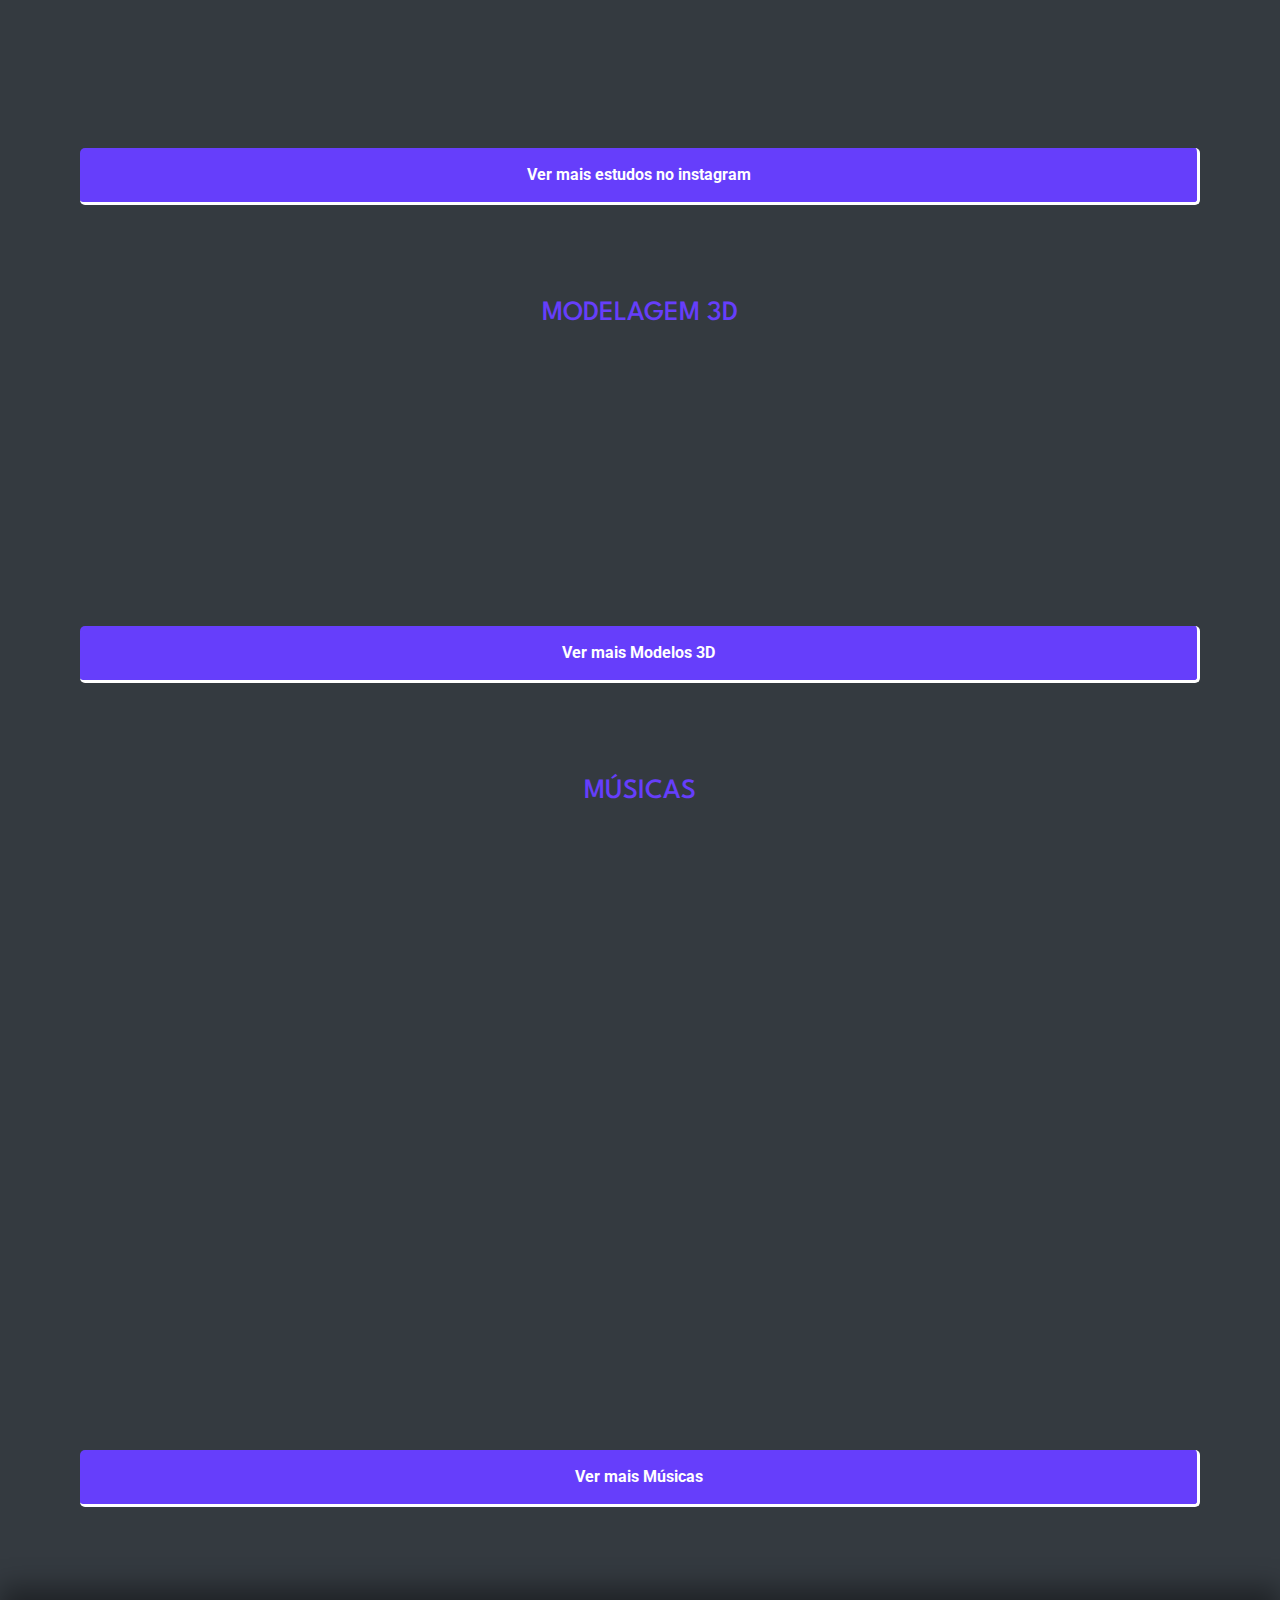
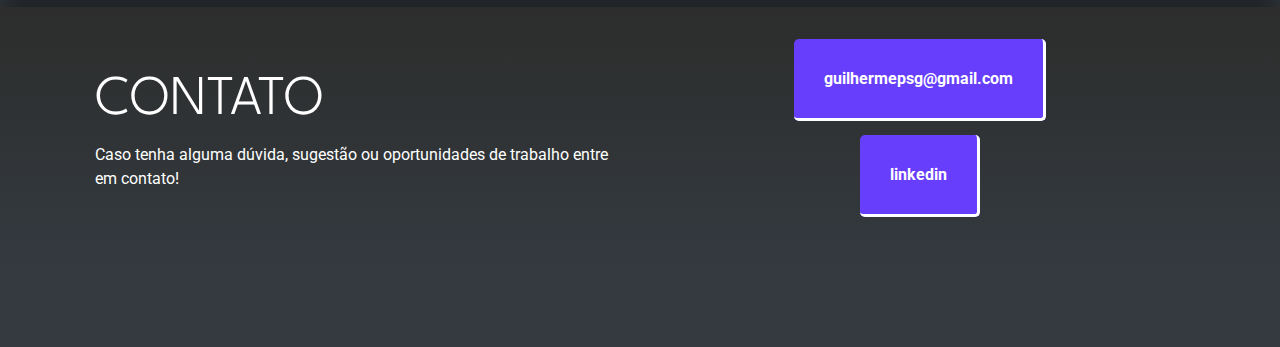
==== commit 5a0bfe49: "menu color" ====
--- a/index.html
+++ b/index.html
@@ -20,7 +20,7 @@
         <button class="navbar-toggler" type="button" data-toggle="collapse" data-target="#menu" aria-controls="menu" aria-expanded="false" aria-label="Toggle navigation">
           <span class="navbar-toggler-icon"></span>
         </button>
-        <div class="collapse navbar-collapse justify-content-end" id="menu">
+        <div class="collapse navbar-collapse justify-content-end font-spt" id="menu">
           <div class="navbar-nav text-light">
             <a class="scrollLink nav-link" href="#sobre">SOBRE <span class="sr-only">(current)</span></a>
             <a href="#projetos" class="scrollLink nav-link">PROJETOS</a>
--- a/css/style.css
+++ b/css/style.css
@@ -87,7 +87,7 @@
 
 #menu a:hover{
   color: #fff;
-  background-image: linear-gradient( 135deg, #FEC163ff 10%, #DE4313ff 100%);
+  background-image: linear-gradient( 135deg, #663efb 10%, #663efb 100%);
   cursor: pointer;
 
 }
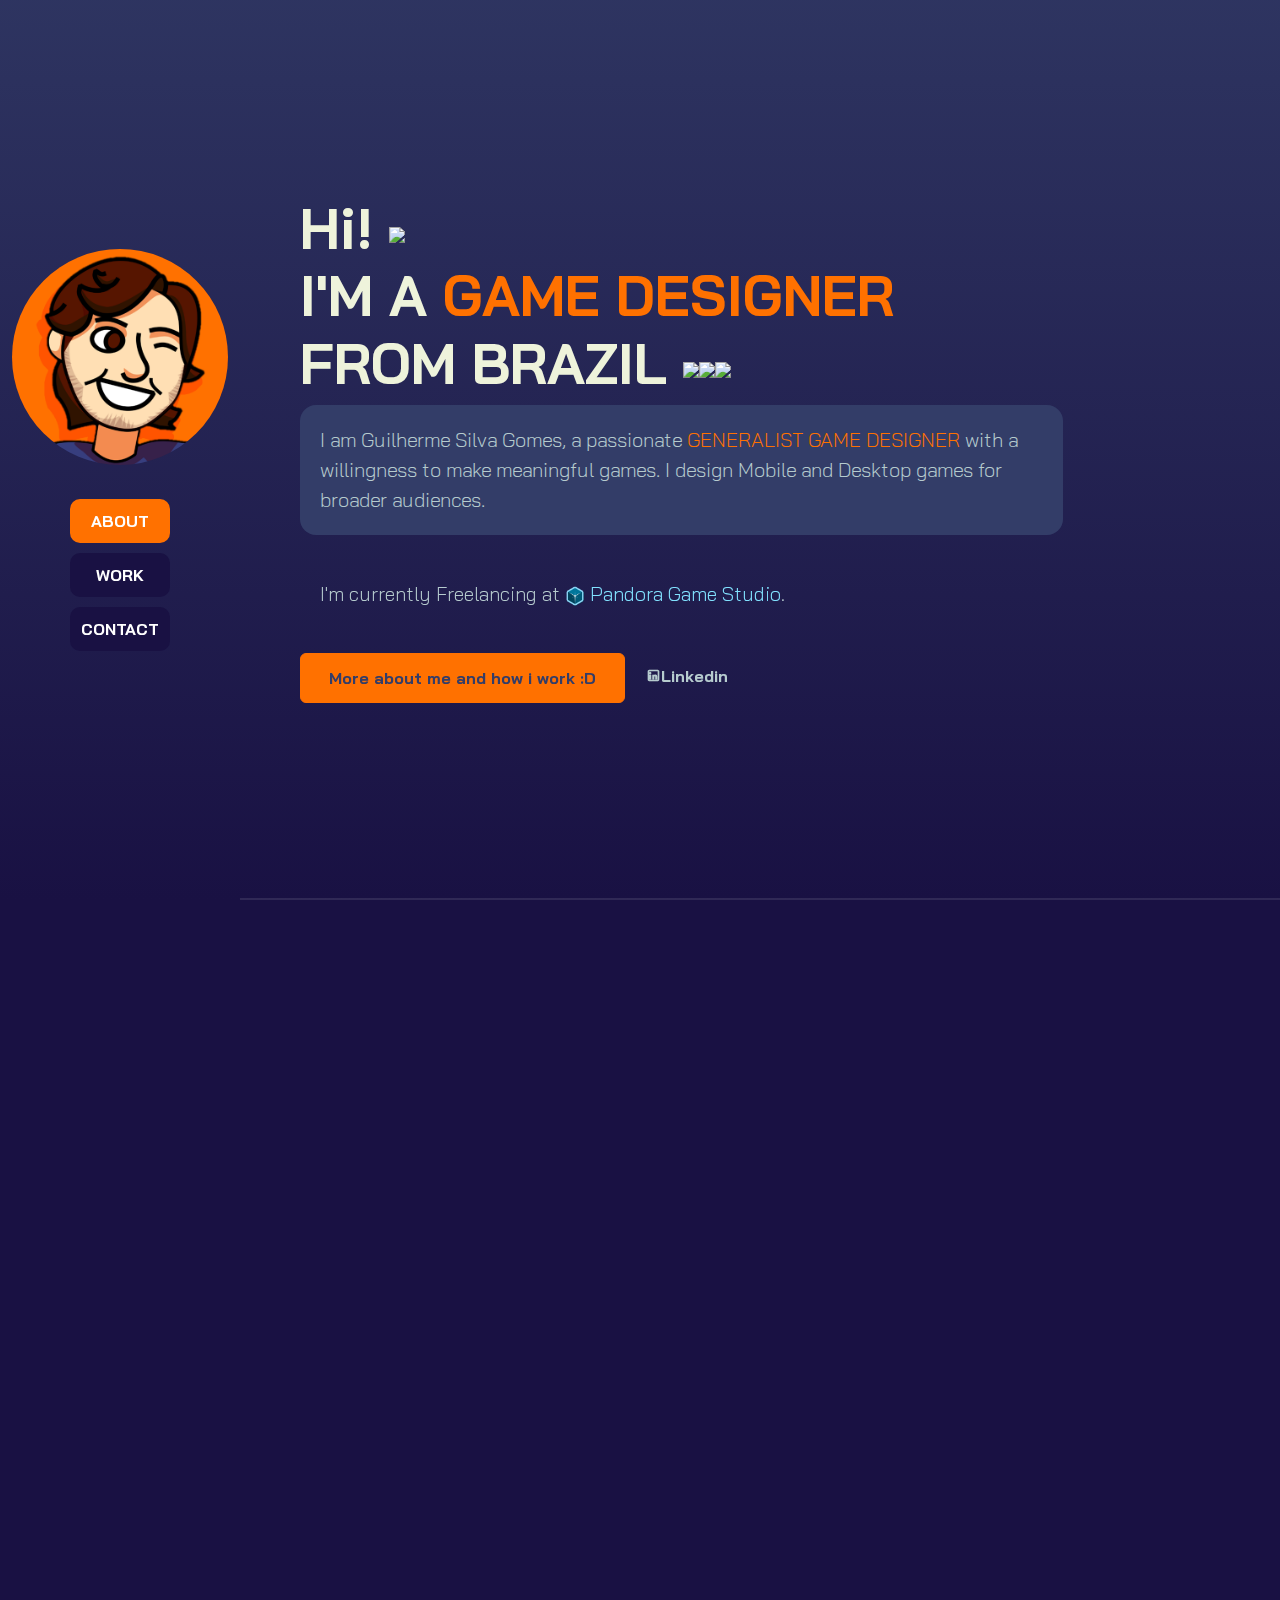
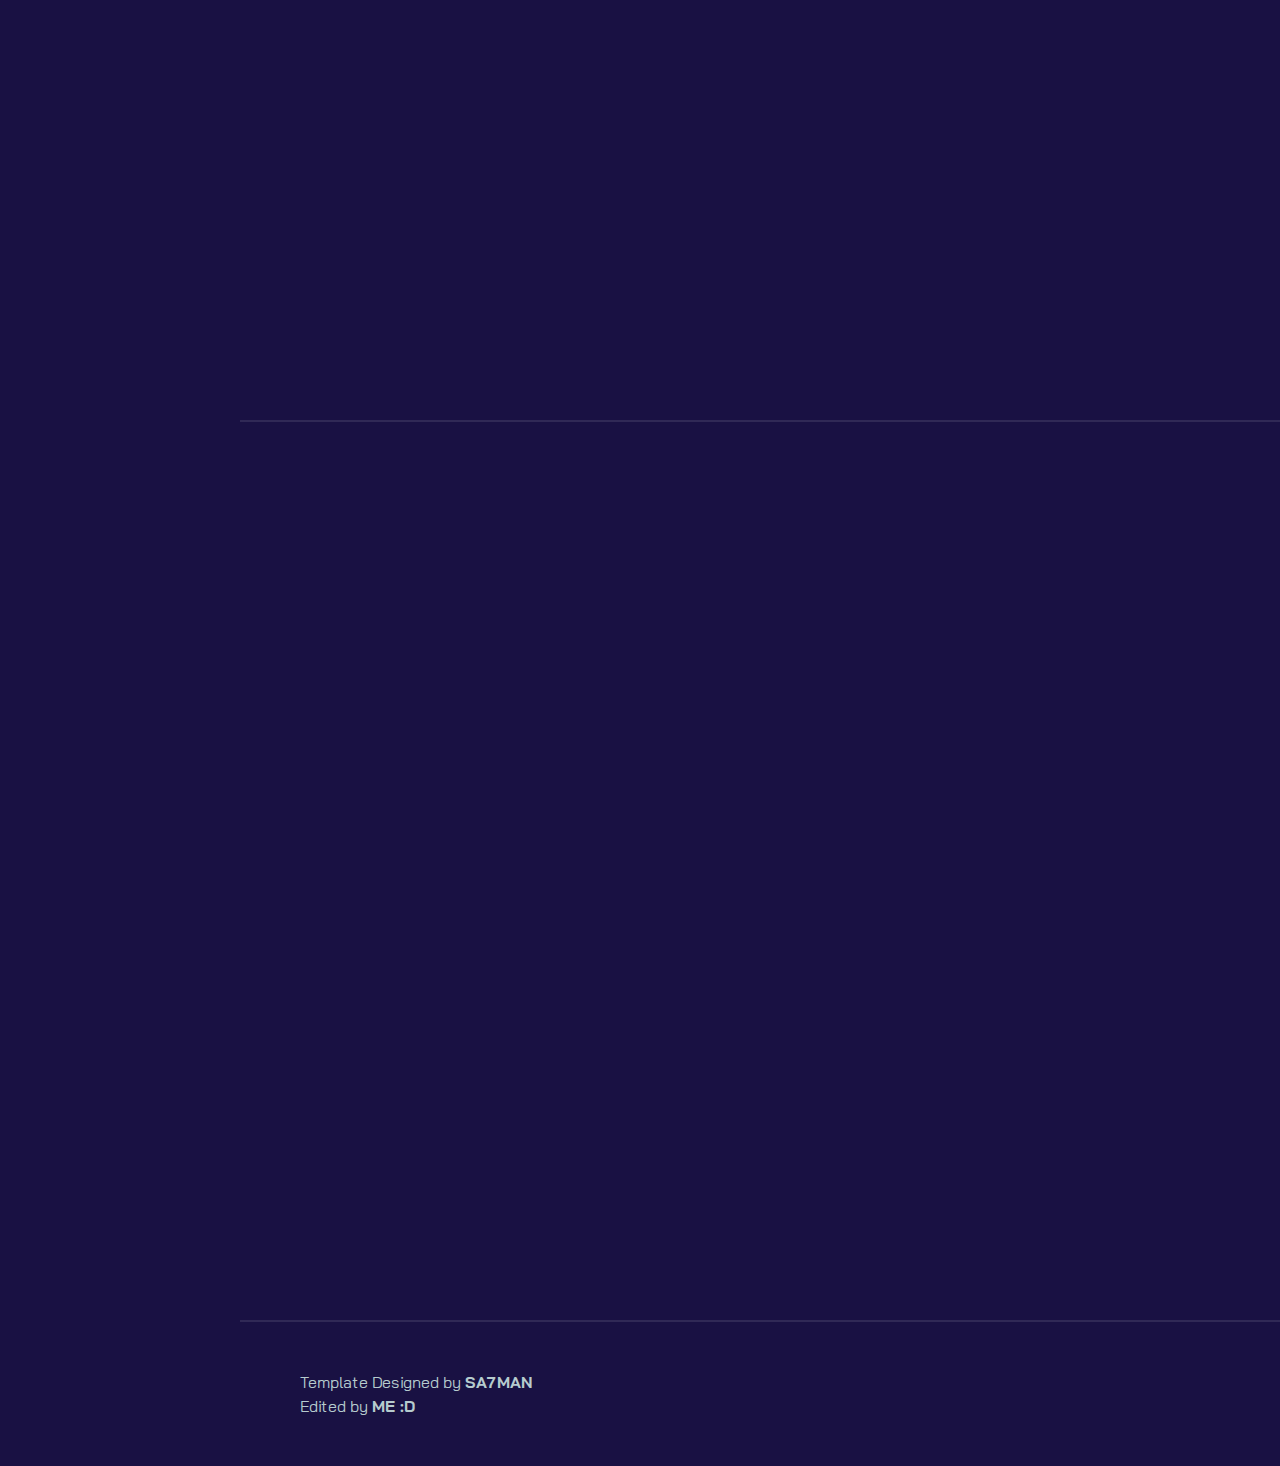
==== commit 6ac1dae3: "new site" ====
--- a/index.html
+++ b/index.html
@@ -1,351 +1,317 @@
-<!doctype html>
-<html lang="pt-br">
-  <head>
-    <!-- Required meta tags -->
-    <meta charset="utf-8">
-    <meta name="viewport" content="width=device-width, initial-scale=1, shrink-to-fit=no">
-
-    <!-- Bootstrap CSS -->
-    <link rel="stylesheet" href="https://maxcdn.bootstrapcdn.com/bootstrap/4.0.0/css/bootstrap.min.css" integrity="sha384-Gn5384xqQ1aoWXA+058RXPxPg6fy4IWvTNh0E263XmFcJlSAwiGgFAW/dAiS6JXm" crossorigin="anonymous">
-    <link rel="stylesheet" href="css/style.css">
-    <link rel="stylesheet" href="https://use.fontawesome.com/releases/v5.0.13/css/all.css" integrity="sha384-DNOHZ68U8hZfKXOrtjWvjxusGo9WQnrNx2sqG0tfsghAvtVlRW3tvkXWZh58N9jp" crossorigin="anonymous">
-
-
-    <title>Guilherme Gomes - Portfolio</title>
-
-    <link rel="shortcut icon" href="images/foto2.jpg">
-  </head>
-  <body class="bg-dark font-mtse">
-      <nav class="menu navbar navbar-expand-sm navbar-dark fixed-top font-mtse" >
-        <button class="navbar-toggler" type="button" data-toggle="collapse" data-target="#menu" aria-controls="menu" aria-expanded="false" aria-label="Toggle navigation">
-          <span class="navbar-toggler-icon"></span>
-        </button>
-        <div class="collapse navbar-collapse justify-content-end font-spt" id="menu">
-          <div class="navbar-nav text-light">
-            <a class="scrollLink nav-link" href="#sobre">SOBRE <span class="sr-only">(current)</span></a>
-            <a href="#projetos" class="scrollLink nav-link">PROJETOS</a>
-            <a href="#modelos" class="scrollLink nav-link">ESTUDOS</a>
-            <a class="scrollLink nav-link" href="#footer">CONTATO</a>
-          </div>
+<!DOCTYPE html>
+<html lang="en">
+
+<head>
+    <meta charset="UTF-8">
+    <meta http-equiv="X-UA-Compatible" content="IE=edge">
+    <meta name="viewport" content="width=device-width, initial-scale=1.0">
+    <title>Guilherme Gomes - Game Designer</title>
+    <link rel="stylesheet" href="./assets/css/bootstrap.min.css">
+    <link rel="stylesheet" href="./assets/css/aos.css">
+    <link rel="stylesheet" href="./assets/css/line-awesome.min.css">
+    <link rel="stylesheet" href="./assets/css/style.css">
+    <link rel="shortcut icon" href="https://emojigraph.org/media/apple/game-die_1f3b2.png">
+</head>
+
+<body data-bs-spy="scroll" data-bs-target=".navbar">
+
+    <!-- NAVBAR -->
+    <nav class="navbar navbar-expand-lg navbar-dark fixed-top">
+        <div class="container flex-lg-column">
+            <a class="navbar-brand mx-lg-auto mb-lg-4" href="#">
+                <span class="h3 fw-bold d-block d-lg-none">Guilherme Gomes</span>
+                <img src="./assets/images/photo2.png" class="d-none d-lg-block rounded-circle shadow-effect" alt="">
+            </a>
+            <button class="navbar-toggler" type="button" data-bs-toggle="collapse" data-bs-target="#navbarNav"
+                aria-controls="navbarNav" aria-expanded="false" aria-label="Toggle navigation">
+                <span class="navbar-toggler-icon"></span>
+            </button>
+            <div class="collapse navbar-collapse" id="navbarNav">
+                <ul class="navbar-nav ms-auto flex-lg-column text-lg-center">
+
+                    <li class="nav-item ">
+                        <a class="nav-link" href="#home">About</a>
+                    </li>
+                    <li class="nav-item">
+                        <a class="nav-link" href="#work">Work</a>
+                    </li>
+                    <!-- <li class="nav-item">
+                        <a class="nav-link" href="#blog">Blog</a>
+                    </li> -->
+                    <li class="nav-item">
+                        <a class="nav-link" href="#contact">Contact</a>
+                    </li>
+
+                </ul>
+            </div>
         </div>
-      </nav>
-
-      <div class="container-fluid gradient1" id="cover-1">
-        <div class="container" id="sobre">
-          <div class="row h-100">
-
-            <div class="col-md-4 himg">
-              <img class="img-fluid" alt="Responsive image" src="images/pp1.jpg">
-            </div>
-            <div class="col-md-8 align-self-end hcont">
-              <h1 class="corTitle font-weight-bold display-4 font-spt">Guilherme Silva Gomes</h1>
-              <h2 class="corTitle2 text-uppercase font-spt">Game Designer / Game Developer</h2>
-
-              <br>
-              <p class="text-black">
-                Criador da <a href="https://linktr.ee/heavyfunstudio">Heavy Fun Studio</a>, apaixonado por Jogos, possui experiência no desenvolvimento de games e conhecimento multidisciplinar na área, sendo seu foco em Game Design e Programação. <br><br>
-Atualmente desenvolve games de forma independente juntamente de sua pequena equipe, procurando sempre entregar experiências agradáveis e divertidas.<br>
-              </p><br>
-              <p class="mb-0 text-black"> skills: <mark>Game Design</mark> // <mark>Unity C#</mark> // <mark> UI/UX</mark>  // <mark>Photoshop</mark> // <mark>Blender 3D</mark> // <mark>Composição Musical</mark>
-              </p><br>
-              <a href="https://www.linkedin.com/in/guilhermepsg/" class="link float-right" data-toggle="tooltip" data-placement="bottom" title="Meu perfil do LinkedIn"><i class="fab fa-linkedin"></i> Linkedin</a>
-              <a href="#modelos" class="link float-right scrollLink" data-toggle="tooltip" data-placement="bottom" title="Confira também alguns estudos que fiz ao longo do tempo">Estudos</a>
-              <a href="images/CurriculoGuilhermeGomes.pdf" class="link float-right" data-toggle="tooltip" data-placement="bottom" title="VAMOS LÁ!">CURRÍCULO</a>
-              <a href="https://linktr.ee/heavyfunstudio" class="link float-right" data-toggle="tooltip" data-placement="bottom" title="Conheça a empresa que estou construindo!">HEAVY FUN studio.</a>
-            </div>
-            <a href="#projetos" class="scrollLink col-md-12 seta arrow-wrap "><i class="fas fa-chevron-down"></i></a>
-
-          </div>
-        </div>
-      </div>
-
-
-    <div class="container-fluid gradient2" id="cover-2">
-      <div class="container" id="projetos">
-        <div class="row">
-          <div class="col-md-12">
-            <h2 class="text-white display-4 text-uppercase text-center font-spt">- PROJETOS -</h2>
-            <p class="text-white text-center">Aqui estão os principais projetos que Criei e/ou tive participação.<br>(Passe o mouse para ver melhor)</p><br><br>
-          </div>
-        </div>
-
-        <div class="cover-fig6 row col-md-12">
-            <div class="col-md-6 float-left" style="height: 70%">
-              <div class="fundo-txt-fig text-white clearfix">
-                <div class="col-md-12 ">
-                  <h3 class="text-uppercase font-spt"></i> DT3 Quest</h3>
-                  <p><span class="cinza">ago/2020</span><br>Vença o prédio de desafios da DT3, em forma de mini-games, escolha o seu personagem, para descobrir qual a cadeira gamer ideal para você!<br>
-                    <span class="ico">Disponível para:  <i class="fas fa-mobile-alt zoom1" data-toggle="tooltip" data-placement="bottom" title="Web Mobile"></i> e <i class="fas fa-globe" data-toggle="tooltip" data-placement="bottom" title="Navegador Web"></i></span>
-                  </p><br>
-                </div>
-              </div>
-            </div>
-            <div class="col-md-6 float-right">
-              <figcaption>
-                <img src="images/dt3logo1.png" class="projimg link zoom1" data-toggle="tooltip" data-placement="bottom" title="Feito para o cliente: DT3sports">
-                <img src="images/hf.png" class="projimg link zoom1" data-toggle="tooltip" data-placement="bottom" title="Desenvolvi toda a jogabilidade, game design, sound design, com capacidade de rodar em qualquer navegador web">
-              </figcaption>
-              <a href="https://www.dt3sports.com.br/dt3quest" class="col-md-8 float-right link1 zoom1 font-spt" data-toggle="tooltip" data-placement="bottom" title="Confira o projeto!"><i class="fas fa-hand-point-right"></i></a>
-            </div>
-        </div>
-
-        <div class="cover-fig7 row col-md-12">
-            <div class="col-md-6 float-left" style="height: 70%">
-              <div class="fundo-txt-fig text-white clearfix">
-                <div class="col-md-12 ">
-                  <h3 class="text-uppercase font-spt"></i> Pistol Healer</h3>
-                  <p><span class="cinza">mar/2021</span><br>Puzzle Platformer onde a sua vida é a sua arma que pode curar os corações<br><span class="ico">Disponível para:  <i class="fab fa-windows zoom1" data-toggle="tooltip" data-placement="bottom" title="Windows"></i></span></p><br>
-                </div>
-              </div>
-            </div>
-            <div class="col-md-6 float-right">
-              <figcaption>
-                <img src="images/cjs-academy-compartilhandobr.jpg" class="projimg link zoom1" data-toggle="tooltip" data-placement="top" title="Feito durante a 7ªCSJAM ganhou o 3º Lugar">
-                <img src="images/hf.png" class="projimg link zoom1" data-toggle="tooltip" data-placement="top" title="Desenvolvi o jogo por completo, do planejamento à publicação">
-              </figcaption>
-              <a href="https://gamejolt.com/games/pistolhealer/601683" class="col-md-8 float-right link1 zoom1 font-spt" data-toggle="tooltip" data-placement="bottom" title="Confira o projeto!"><i class="fas fa-hand-point-right"></i></a>
-            </div>
-        </div>
-
-        <div class="cover-fig4 row col-md-12">
-            <div class="col-md-6 float-left" style="height: 70%">
-              <div class="fundo-txt-fig text-white clearfix">
-                <div class="col-md-12 ">
-                  <h3 class="text-uppercase font-spt"></i> Run After Him!</h3>
-                  <p><span class="cinza">fev/2019</span><br>Runner de Plataforma em 2D, onde o jogador controla Uma Garota em uma Masmorra que está em busca de achar seu amado namorado que foi raptado por um Monstro.<br><span class="ico">Disponível para:  <i class="fab fa-windows" data-toggle="tooltip" data-placement="bottom" title="Windows x86"></i> e <i class="fab fa-apple" data-toggle="tooltip" data-placement="bottom" title="MacOS"></i></span></p><br>
-                </div>
-              </div>
-            </div>
-            <div class="col-md-6 float-right">
-              <figcaption>
-                <img src="images/bj2.png" class="projimg link zoom1" data-toggle="tooltip" data-placement="top" title="Feito em 1 semana durante a Brackeys Jam 2, com o tema: Amor cego">
-                <img src="images/hf.png" class="projimg link zoom1" data-toggle="tooltip" data-placement="top" title="Atuei como Game Designer, Level Designer e Compositor, além de Liderar a Equipe de Programação">
-              </figcaption>
-              <a href="https://gamejolt.com/games/runafterhim/613018" class="col-md-8 float-right link1 zoom1 font-spt" data-toggle="tooltip" data-placement="bottom" title="Confira o projeto!"><i class="fas fa-hand-point-right"></i></a>
-            </div>
-        </div>
-
-        <div class="cover-fig row col-md-12">
-            <div class="col-md-6 float-left" style="height: 70%">
-              <div class="fundo-txt-fig text-white clearfix">
-                <div class="col-md-12 ">
-                  <h3 class="text-uppercase font-spt"> Crônicas de Luman</h3>
-                  <p><span class="cinza">nov/2017</span><br>Jogo de Ação e Aventura 3D, com mecânica Point-and-click, que se passa no Reino de Luman. Acompanhe Ana nesta aventura de fantasia medieval repleta de desafios. <br><br><span class="ico">Disponível para: <i class="fab fa-windows" data-toggle="tooltip" data-placement="bottom" title="Windows x86"></i></span></p>
-                </div>
-              </div>
-            </div>
-            <div class="col-md-6 float-right">
-              <figcaption>
-                <img src="images/fiaplogo.jpg" class="projimg link zoom1" alt="" data-toggle="tooltip" data-placement="top" title="Feito durante aulas da faculdade">
-                <img src="images/hf.png" class="projimg link zoom1" data-toggle="tooltip" data-placement="top" title="Atuei como Game Designer, Level Designer, Artista 3D e auxiliei na Programação (projeto que deu início ao Heavy Fun">
-              </figcaption>
-              <a href="https://gamejolt.com/games/cronicasdeluman/613011" class="col-md-8 float-right link1 zoom1 font-spt" data-toggle="tooltip" data-placement="bottom" title="Confira o projeto!"><i class="fas fa-hand-point-right"></i></a>
-            </div>
-        </div>
-
-        <div class="cover-fig3 row col-md-12">
-            <div class="col-md-6 float-left" style="height: 70%">
-              <div class="fundo-txt-fig text-white clearfix">
-                <div class="col-md-12 ">
-                  <h3 class="text-uppercase font-spt"></i> Yokai Island</h3>
-                  <p><span class="cinza">jan/2019</span><br>Yokai Island é um jogo Action 2D Platoformer, onde você joga como um Samurai que está em uma missão para eliminar todos os Yokais da Ilha. <br> <span class="ico">Disponível para:  <i class="fab fa-windows" data-toggle="tooltip" data-placement="bottom" title="Windows x86"></i> e <i class="fab fa-apple" data-toggle="tooltip" data-placement="bottom" title="MacOS"></i></span></p><br>
-                </div>
-              </div>
-            </div>
-            <div class="col-md-6 float-right">
-              <figcaption>
-                <img src="images/jaaj.jpg" class="projimg link zoom1" data-toggle="tooltip" data-placement="top" title="Feito em 1 semana e foi um dos 50 melhores da Gamejaaj 2 com o tema: 1 contra todos">
-                <img src="images/hf.png" class="projimg link zoom1" data-toggle="tooltip" data-placement="top" title="Atuei como Game Designer, Programador e Level Designer">
-              </figcaption>
-              <a href="https://gamejolt.com/games/yokaiisland/392523" class="col-md-8 float-right link1 zoom1 font-spt" data-toggle="tooltip" data-placement="bottom" title="Confira o projeto!"><i class="fas fa-hand-point-right"></i></a>
-            </div>
-        </div>
-
-        <div class="cover-fig5 row col-md-12">
-            <div class="col-md-6 float-left" style="height: 70%">
-              <div class="fundo-txt-fig text-white clearfix">
-                <div class="col-md-12 ">
-                  <h3 class="text-uppercase font-spt"></i> AR Book - O livro de Deus</h3>
-                  <p><span class="cinza">abril/2018</span><br>O livro de deus é um livro de realidade aumentada voltado para o publico infantil. Reviva a experiencia de contar historias para crianças de uma nova forma.<br><span class="ico">Disponível para:  <i class="fab fa-android" data-toggle="tooltip" data-placement="bottom" title="Android (Play Store)"></i></span></p><br>
-                </div>
-              </div>
-            </div>
-            <div class="col-md-6 float-right">
-              <figcaption>
-                <img src="images/fiaplogo.jpg" class="projimg link zoom1" data-toggle="tooltip" data-placement="top" title="Feito durante aulas da faculdade juntamente ao FancyArcade">
-                <img src="images/fancy.webp" class="projimg link zoom1" data-toggle="tooltip" data-placement="top" title="Desenvolvi juntamente ao FancyArcade, fazendo o Game Design e Layout do Livro">
-              </figcaption>
-              <a href="https://play.google.com/store/apps/details?id=com.FancyArcade.OLivroDeDeus" class="col-md-8 float-right link1 zoom1 font-spt" data-toggle="tooltip" data-placement="bottom" title="Confira o projeto!"><i class="fas fa-hand-point-right"></i></a>
-            </div>
-        </div>
-
-        <div class="cover-fig2 row col-md-12">
-            <div class="col-md-6 float-left" style="height: 70%">
-              <div class="fundo-txt-fig text-white clearfix">
-                <div class="col-md-12 ">
-                  <h3 class="text-uppercase font-spt"></i> Sea Rescue</h3>
-                  <p><span class="cinza">jun/2017</span><br>Resgate os mergulhadores que estão sendo atacados por submarinos e tubarões neste Arcade inspirado no Sea Quest do Atari.<br><span class="ico">Disponível para:  <i class="fab fa-windows zoom1" data-toggle="tooltip" data-placement="bottom" title="Windows"></i></span></p><br>
-                </div>
-              </div>
-            </div>
-            <div class="col-md-6 float-right">
-              <figcaption>
-                <img src="images/fiaplogo.jpg" class="projimg link zoom1" data-toggle="tooltip" data-placement="top" title="Feito durante aulas da faculdade">
-                <img src="images/hf.png" class="projimg link zoom1" data-toggle="tooltip" data-placement="top" title="Feito completamente por mim, meu primeiro projeto de jogo.">
-              </figcaption>
-              <a href="https://heavyfun.itch.io/sea-rescue" class="col-md-8 float-right link1 zoom1 font-spt" data-toggle="tooltip" data-placement="bottom" title="Confira o projeto!"><i class="fas fa-hand-point-right"></i></a>
-            </div>
-        </div>
-
-        </div>
-      </div>
+    </nav>
+    <!-- //NAVBAR -->
+
+    <!-- CONTENT WRAPPER -->
+    <div id="content-wrapper">
+
+        <!-- HOME -->
+        <section id="home" class="full-height px-lg-5">
+
+            <div class="container">
+                <div class="row">
+                    <div class="col-lg-10">
+                        <h1 class="display-4 fw-bold" data-aos="fade-up">Hi! <img class="emoji" src="https://emojigraph.org/media/apple/grinning-face-with-smiling-eyes_1f604.png"></img><br> I'M A <span class="text-brand">GAME DESIGNER</span> FROM BRAZIL <img class="flag" src="https://emojigraph.org/media/apple/flag-brazil_1f1e7-1f1f7.png"/><img class="emoji" src="https://emojigraph.org/media/apple/joystick_1f579-fe0f.png"></img><img class="emoji" src="https://emojigraph.org/media/apple/game-die_1f3b2.png"></img>
+                        </h1>
+                        <p class="lead mt-2 mb-4 bg-base rounded-4 desc" data-aos="fade-up" data-aos-delay="300">I am Guilherme Silva Gomes, a passionate <span class="text-brand">GENERALIST GAME DESIGNER</span> with a willingness to make meaningful games. I design Mobile and Desktop games for broader audiences. </p>
+                        <p class="lead mt-2 mb-4 desc" data-aos="fade-up" data-aos-delay="400">I'm currently Freelancing at <a class="text-pandora" href="#work"><img class="emoji" src="./assets/images/pan_logo.png"></img> Pandora Game Studio</a>. </p>
+                        <div data-aos="fade-up" data-aos-delay="600">
+                            <a href="about.html" class="btn btn-brand me-3">More about me and how i work :D</a>
+                            <a href="https://www.linkedin.com/in/guilhermepsg/" class="link-custom"><i class="lab la-linkedin"></i>Linkedin</a>
+                        </div>
+                    </div>
+                </div>
+            </div>
+
+        </section>
+        <!-- //HOME -->
+
+
+
+        <!-- WORK -->
+        <section id="work" class="full-height px-lg-5">
+            <div class="container">
+
+                <div class="row pb-4" data-aos="fade-up">
+                    <div class="col-lg-8">
+                        <h6 class="text-brand">WORK</h6>
+                        <h1>Top Projects</h1>
+                    </div>
+                </div>
+
+                <div class="row gy-4">
+
+                  <div class="col-6 col-md-6 col-lg-3" data-aos="fade-up">
+                      <div class="card-custom rounded-4 bg-base shadow-effect">
+                          <div class="card-custom-image rounded-4">
+                              <img class="rounded-4" src="./assets/images/project-who-1.png" alt="">
+                          </div>
+                          <div class="card-custom-content p-4">
+                              <h4>Who Done It?   <img class="emoji2" height="" src="./assets/images/kwalee_logo.png"></img></h4>
+                              <p class="text-pandora"><img class="emoji" src="./assets/images/pan_logo.png"></img> Pandora Game Studio</p>
+                              <p>• From Ideation to Global Launch.<br>• 1M+ Downloads.<br>• From Hyper-Casual to Hybrid-Casual scope.</p>
+                              <a href="who-done-it.html" class="link-custom">Read More</a>
+                          </div>
+                      </div>
+                  </div>
+                  <div class="col-6 col-md-6 col-lg-3" data-aos="fade-up">
+                      <div class="card-custom rounded-4 bg-base shadow-effect">
+                          <div class="card-custom-image rounded-4">
+                              <img class="rounded-4" src="./assets/images/project-king-1.png" alt="">
+                          </div>
+                          <div class="card-custom-content p-4">
+                              <h4>King.io</h4>
+                              <p class="text-pandora"><img class="emoji" src="./assets/images/pan_logo.png"></img> Pandora Game Studio</p>
+                              <p>• Overall Improvements.<br>• 250K+ Downloads.<br>• Hyper-Casual. <br>• Live-Ops.</p>
+                              <a href="king-io.html" class="link-custom">Read More</a>
+                          </div>
+                      </div>
+                  </div>
+                  <div class="col-6 col-md-6 col-lg-3" data-aos="fade-up" display="hidden">
+                      <div class="card-custom rounded-4 bg-base shadow-effect">
+                          <div class="card-custom-image rounded-4">
+                              <img class="rounded-4" src="./assets/images/project-bushido-1.png" alt="">
+                          </div>
+                          <div class="card-custom-content p-4">
+                              <h4>Bushido Saga</h4>
+                              <p class="text-pandora"><img class="emoji" src="./assets/images/pan_logo.png"></img> Pandora Game Studio</p>
+                              <p>• PC/Steam Porting.<br>• Mid-Core.<br>• Improvements and Balancing.</p>
+                              <a href="bushido.html" class="link-custom">Read More</a>
+                          </div>
+                      </div>
+                  </div>
+                  <div class="col-6 col-md-6 col-lg-3" data-aos="fade-up">
+                      <div class="card-custom rounded-4 bg-base shadow-effect">
+                          <div class="card-custom-image rounded-4">
+                              <img class="rounded-4" src="./assets/images/project-proto-1.png" alt="">
+                          </div>
+                          <div class="card-custom-content p-4">
+                              <h4>20+ Hyper-Casual Prototypes</h4>
+                              <p class="text-pandora"><img class="emoji" src="./assets/images/pan_logo.png"></img> Pandora Game Studio</p>
+                              <p>• Was creatively involved from Ideating to Publishing along with teams of Coders, Artists and other Designers.</p>
+                              <a href="pan-prototypes.html" class="link-custom">Read More</a>
+                          </div>
+                      </div>
+                  </div>
+
+
+
+                    <div class="col-4 col-md-2 col-lg-2" data-aos="fade-up" data-aos-delay="300">
+                        <div class="card-custom rounded-4 bg-base shadow-effect">
+                            <div class="card-custom-image rounded-4">
+                                <img class="rounded-4" src="./assets/images/project-1.png" alt="">
+                            </div>
+                            <div class="card-custom-content p-4">
+                                <h4>Freelancing Projects</h4>
+                                <p></p>
+
+                            </div>
+                        </div>
+                    </div>
+
+                    <div class="col-4 col-md-2 col-lg-2" data-aos="fade-up">
+                        <div class="card-custom rounded-4 bg-base shadow-effect">
+                            <div class="card-custom-image rounded-4">
+                                <img class="rounded-4" src="./assets/images/project-1.png" alt="">
+                            </div>
+                            <div class="card-custom-content p-4">
+                                <h4>Game Jams / Heavy Fun</h4>
+                                <p></p>
+
+                            </div>
+                        </div>
+                    </div>
+
+                    <div class="col-4 col-md-2 col-lg-2" data-aos="fade-up" data-aos-delay="300">
+                        <div class="card-custom rounded-4 bg-base shadow-effect">
+                            <div class="card-custom-image rounded-4">
+                                <img class="rounded-4" src="./assets/images/project-1.png" alt="">
+                            </div>
+                            <div class="card-custom-content p-4">
+                                <h4>Personal Projects</h4>
+                                <p></p>
+
+                            </div>
+                        </div>
+                    </div>
+                </div>
+
+            </div>
+        </section>
+        <!-- //WORK -->
+
+
+
+
+        <!-- BLOG -->
+
+        <!-- <section id="blog" class="full-height px-lg-5">
+            <div class="container">
+
+                <div class="row pb-4" data-aos="fade-up">
+                    <div class="col-lg-8">
+                        <h6 class="text-brand">BLOG</h6>
+                        <h1>My BLog Posts</h1>
+                    </div>
+                </div>
+
+                <div class="row gy-4">
+
+                    <div class="col-md-4" data-aos="fade-up">
+                        <div class="card-custom rounded-4 bg-base shadow-effect">
+                            <div class="card-custom-image rounded-4">
+                                <img class="rounded-4" src="./assets/images/blog-post-1.jpg" alt="">
+                            </div>
+                            <div class="card-custom-content p-4">
+                                <p class="text-brand mb-2">20 Dec, 2022</p>
+                                <h5 class="mb-4">Design a creative landing page using Bootstrap 5</h5>
+                                <a href="#" class="link-custom">Read More</a>
+                            </div>
+                        </div>
+                    </div>
+
+                    <div class="col-md-4" data-aos="fade-up" data-aos-delay="300">
+                        <div class="card-custom rounded-4 bg-base shadow-effect">
+                            <div class="card-custom-image rounded-4">
+                                <img class="rounded-4" src="./assets/images/blog-post-2.jpg" alt="">
+                            </div>
+                            <div class="card-custom-content p-4">
+                                <p class="text-brand mb-2">20 Dec, 2022</p>
+                                <h5 class="mb-4">Design a creative landing page using Bootstrap 5</h5>
+                                <a href="#" class="link-custom">Read More</a>
+                            </div>
+                        </div>
+                    </div>
+
+                    <div class="col-md-4" data-aos="fade-up" data-aos-delay="600">
+                        <div class="card-custom rounded-4 bg-base shadow-effect">
+                            <div class="card-custom-image rounded-4">
+                                <img class="rounded-4" src="./assets/images/blog-post-3.jpg" alt="">
+                            </div>
+                            <div class="card-custom-content p-4">
+                                <p class="text-brand mb-2">20 Dec, 2022</p>
+                                <h5 class="mb-4">Design a creative landing page using Bootstrap 5</h5>
+                                <a href="#" class="link-custom">Read More</a>
+                            </div>
+                        </div>
+                    </div>
+
+                </div>
+
+            </div>
+        </section> -->
+        <!-- //BLOG -->
+
+        <!-- CONTACT -->
+        <section id="contact" class="full-height px-lg-5">
+            <div class="container">
+
+                <div class="row justify-content-center text-center">
+                    <div class="col-lg-8 pb-4" data-aos="fade-up">
+                        <h6 class="text-brand">CONTACT</h6>
+                        <h1> Hey, Let's talk <img class="emoji" src="https://emojigraph.org/media/apple/exclamation-question-mark_2049-fe0f.png">
+                        </h1>
+
+                        <p>Here's my e-mail:
+                        </p>
+                        <h2 class="text-brand">guilhermepsg@gmail.com <img class="emoji" src="https://emojigraph.org/media/apple/winking-face_1f609.png">
+                        </h2>
+                        <a href="https://www.linkedin.com/in/guilhermepsg/" class="link-custom"><i class="lab la-linkedin"></i>Linkedin</a>
+                    </div>
+
+                    <!-- <div class="col-lg-8" data-aos="fade-up" data-aos-delay="300">
+                        <form action="#" class="row g-lg-3 gy-3">
+                            <div class="form-group col-md-6">
+                                <input type="text" class="form-control" placeholder="Enter your name">
+                            </div>
+                            <div class="form-group col-md-6">
+                                <input type="email" class="form-control" placeholder="Enter your email">
+                            </div>
+                            <div class="form-group col-12">
+                                <input type="text" class="form-control" placeholder="Enter subject">
+                            </div>
+                            <div class="form-group col-12">
+                                <textarea name="" rows="4" class="form-control" placeholder="Enter your message"></textarea>
+                            </div>
+                            <div class="form-group col-12 d-grid">
+                                <button type="submit" class="btn btn-brand">Contact me</button>
+                            </div>
+                        </form>
+                    </div> -->
+                </div>
+
+
+            </div>
+        </section>
+        <!-- //CONTACT -->
+
+        <!-- FOOTER -->
+        <footer class="py-5 px-lg-5">
+            <div class="container">
+                <div class="row gy-4 justify-content-between">
+                    <div class="col-auto">
+                        <p class="mb-0">Template Designed by <a href="#" class="fw-bold">SA7MAN</a></p>
+                        <p class="mb-0">Edited by <a href="#" class="fw-bold">ME :D</a></p>
+                    </div>
+                </div>
+            </div>
+        </footer>
+        <!-- //FOOTER -->
+
     </div>
-
-
-
-
-    <div class="container-fluid gradient1a" id="modelos">
-        <div class="container" >
-            <div class="row">
-              <div class="col-md-12 ">
-                <h2 class="corTitle2 display-4 text-uppercase text-center font-spt">- ESTUDOS -</h2>
-                <p class="text-black text-center">Gosto muito de estudar sobre Game dev em geral, seja em Game Design, Programação, Arte e Música.<br>Veja alguns dos meus estudos e também projetos que estou fazendo!<br>E pra começar, esse site mesmo é fruto dos meus estudos em Web Design haha</p><br><br>
-              </div>
-            </div>
-            <div class="row">
-              <div class="col-md-12 ">
-                <h3 class="corTitle2 display-5 text-uppercase text-center font-spt">GAME DESIGN, PROGRAMAÇÃO, ARTES E ANIMAÇÕES</h3>
-              </div>
-              <div class="sketchfab-embed-wrapper col-md-4"><iframe width="100%" height="400" src="https://www.instagram.com/p/CLsTdrChmBs/embed" frameborder="0" scrolling="no" allowtransparency="true"></iframe>
-              </div>
-              <div class="sketchfab-embed-wrapper col-md-4"><iframe width="100%" height="400" src="https://www.instagram.com/p/CN7fRNsH65Q/embed" frameborder="0" scrolling="no" allowtransparency="true"></iframe>
-              </div>
-              <div class="sketchfab-embed-wrapper col-md-4"><iframe width="100%" height="400" src="https://www.instagram.com/p/COeApiiHDkQ/embed" frameborder="0" scrolling="no" allowtransparency="true"></iframe>
-              </div>
-              <div class="sketchfab-embed-wrapper col-md-8"><iframe width="100%" height="400" src="https://www.instagram.com/p/CK9GHJBBmt4/embed" frameborder="0" scrolling="no" allowtransparency="true"></iframe>
-              </div>
-              <div class="sketchfab-embed-wrapper col-md-4"><iframe width="100%" height="400" src="https://www.instagram.com/p/COTe9I6nD3u/embed" frameborder="0" scrolling="no" allowtransparency="true"></iframe>
-              </div>
-              <br>
-              <a href="https://www.instagram.com/guibsgd/" class="link text-center col-md-12">Ver mais estudos no instagram</a>
-              <br>
-            </div>
-
-            <br>
-            <br>
-            <br>
-
-            <div class="row">
-              <div class="col-md-12 ">
-                <h3 class="corTitle2 display-5 text-uppercase text-center font-spt">Modelagem 3D</h3>
-              </div>
-              <div class="sketchfab-embed-wrapper col-md-3"><iframe width="100%" height="260" src="https://sketchfab.com/models/b19981d3c27b4b16a7fa8a475c8ef69c/embed" frameborder="0" allow="autoplay; fullscreen; vr" mozallowfullscreen="true" webkitallowfullscreen="true"></iframe>
-              </div>
-              <div class="sketchfab-embed-wrapper col-md-3"><iframe width="100%" height="260" src="https://sketchfab.com/models/206dc91afc1c480ba1aa6f37c5601b25/embed" frameborder="0" allow="autoplay; fullscreen; vr" mozallowfullscreen="true" webkitallowfullscreen="true"></iframe>
-              </div>
-              <div class="sketchfab-embed-wrapper col-md-3"><iframe width="100%" height="260" src="https://sketchfab.com/models/b3b08d8a1dc449a4b342393771ea8f13/embed" frameborder="0" allow="autoplay; fullscreen; vr" mozallowfullscreen="true" webkitallowfullscreen="true"></iframe>
-              </div>
-              <div class="sketchfab-embed-wrapper col-md-3"><iframe width="100%" height="260" src="https://sketchfab.com/models/19d0bea713fa43448359de60605db81a/embed" frameborder="0" allow="autoplay; fullscreen; vr" mozallowfullscreen="true" webkitallowfullscreen="true"></iframe>
-              </div>
-              <a href="https://sketchfab.com/guipsg" class="link text-center col-md-12">Ver mais Modelos 3D</a>
-              <br>
-            </div>
-
-            <br>
-            <br>
-            <br>
-
-            <div class="row">
-              <div class="col-md-12 ">
-                <h3 class="corTitle2 display-5 text-uppercase text-center font-spt">Músicas</h3>
-              </div>
-              <div class="col-md-4"><iframe width="100%" height="300" src="https://www.bandlab.com/embed/?id=e2cf0cf6-4f37-eb11-9fb4-501ac5b31de6" frameborder="0" allowfullscreen></iframe>
-              </div>
-              <div class="col-md-4"><iframe width="100%" height="300" src="https://www.bandlab.com/embed/?id=214b4b5d-3d37-eb11-9fb4-501ac5b31de6" frameborder="0" allowfullscreen></iframe>
-              </div>
-              <div class="col-md-4"><iframe width="100%" height="300" src="https://www.bandlab.com/embed/?id=176b16fa-3837-eb11-9fb4-501ac5b31de6" frameborder="0" allowfullscreen></iframe>
-              </div>
-              <div class="col-md-4"><iframe width="100%" height="300" src="https://www.bandlab.com/embed/?id=6da58d37-3e37-eb11-9fb4-501ac5b31de6" frameborder="0" allowfullscreen></iframe>
-              </div>
-              <div class="col-md-4"><iframe width="100%" height="300" src="https://www.bandlab.com/embed/?id=71103862-9d08-eb11-96f5-501ac5b31de6" frameborder="0" allowfullscreen></iframe>
-              </div>
-              <div class="col-md-4"><iframe width="100%" height="300" src="https://www.bandlab.com/embed/?id=32842ef7-1d37-eb11-9fb4-501ac5b31de6" frameborder="0" allowfullscreen></iframe>
-              </div>
-              <br>
-              <a href="https://www.bandlab.com/guipsg" class="link text-center col-md-12">Ver mais Músicas</a>
-              <br>
-            </div>
-        </div>
-      </div>
-
-        </div>
-    <div class="container-fluid gradient2a" id="footer">
-
-      <div class="container text-center" >
-        <div class="row text-center margin-auto">
-          <div class="col-md-6">
-            <h2 class="text-white display-4 text-uppercase w-100 text-left corTitle font-spt">CONTATO</h2>
-            <p class="text-white text-left align-self-center">Caso tenha alguma dúvida, sugestão ou oportunidades de trabalho entre em contato! </p>
-          </div>
-          <div class="col-md-6">
-              <a href="guilhermepsg@gmail.com" class="link col-md-12"><i class="fas fa-envelope"></i> guilhermepsg@gmail.com </a><br><br><br><br>
-              <a href="https://www.linkedin.com/in/guilhermepsg/" class="link col-md-12"><i class="fab fa-linkedin"></i> linkedin </a>
-
-          </div>
-
-
-        </div>
-
-      </div>
-  </div>
-
-    <!-- Optional JavaScript -->
-    <!-- jQuery first, then Popper.js, then Bootstrap JS -->
-    <script
-    	  src="https://code.jquery.com/jquery-1.11.1.min.js"
-    	  integrity="sha256-VAvG3sHdS5LqTT+5A/aeq/bZGa/Uj04xKxY8KM/w9EE="
-    	  crossorigin="anonymous"></script>
-    <script src="https://cdnjs.cloudflare.com/ajax/libs/popper.js/1.12.9/umd/popper.min.js" integrity="sha384-ApNbgh9B+Y1QKtv3Rn7W3mgPxhU9K/ScQsAP7hUibX39j7fakFPskvXusvfa0b4Q" crossorigin="anonymous"></script>
-    <script src="https://maxcdn.bootstrapcdn.com/bootstrap/4.0.0/js/bootstrap.min.js" integrity="sha384-JZR6Spejh4U02d8jOt6vLEHfe/JQGiRRSQQxSfFWpi1MquVdAyjUar5+76PVCmYl" crossorigin="anonymous"></script>
-
-  </body>
-  <script type="text/javascript">
-      // Smooth scroll for in page links
-      $(document).ready(function(){
-        $( "a.scrollLink" ).click(function( event ) {
-          event.preventDefault();
-          $("html, body").animate({ scrollTop: $($(this).attr("href")).offset().top }, 800);
-        });
-      });
-
-        $(function () {
-        $('[data-toggle="tooltip"]').tooltip()
-      });
-
-      //this is where we apply opacity to the arrow
-      $(window).scroll( function(){
-
-        //get scroll position
-        var topWindow = $(window).scrollTop();
-        //multipl by 1.5 so the arrow will become transparent half-way up the page
-        var topWindow = topWindow * 1.5;
-
-        //get height of window
-        var windowHeight = $(window).height();
-
-        //set position as percentage of how far the user has scrolled
-        var position = topWindow / windowHeight;
-        //invert the percentage
-        position = 1 - position;
-
-        //define arrow opacity as based on how far up the page the user has scrolled
-        //no scrolling = 1, half-way up the page = 0
-        $('.arrow-wrap').css('opacity', position);
-
-      });
-
-
-
-
-  </script>
+    <!-- //CONTENT WRAPPER -->
+
+
+
+    <script src="./assets/js/bootstrap.bundle.min.js"></script>
+    <script src="./assets/js/aos.js"></script>
+    <script src="./assets/js/main.js"></script>
+</body>
+
 </html>
--- a/assets/css/line-awesome.min.css
+++ b/assets/css/line-awesome.min.css
@@ -0,0 +1 @@
+.la,.lab,.lad,.lal,.lar,.las{-moz-osx-font-smoothing:grayscale;-webkit-font-smoothing:antialiased;display:inline-block;font-style:normal;font-variant:normal;text-rendering:auto;line-height:1}.la-lg{font-size:1.33333em;line-height:.75em;vertical-align:-.0667em}.la-xs{font-size:.75em}.la-sm{font-size:.875em}.la-1x{font-size:1em}.la-2x{font-size:2em}.la-3x{font-size:3em}.la-4x{font-size:4em}.la-5x{font-size:5em}.la-6x{font-size:6em}.la-7x{font-size:7em}.la-8x{font-size:8em}.la-9x{font-size:9em}.la-10x{font-size:10em}.la-fw{text-align:center;width:1.25em}.la-ul{list-style-type:none;margin-left:2.5em;padding-left:0}.la-ul>li{position:relative}.la-li{left:-2em;position:absolute;text-align:center;width:2em;line-height:inherit}.la-border{border:solid .08em #eee;border-radius:.1em;padding:.2em .25em .15em}.la-pull-left{float:left}.la-pull-right{float:right}.la.la-pull-left,.lab.la-pull-left,.lal.la-pull-left,.lar.la-pull-left,.las.la-pull-left{margin-right:.3em}.la.la-pull-right,.lab.la-pull-right,.lal.la-pull-right,.lar.la-pull-right,.las.la-pull-right{margin-left:.3em}.la-spin{-webkit-animation:la-spin 2s infinite linear;animation:la-spin 2s infinite linear}.la-pulse{-webkit-animation:la-spin 1s infinite steps(8);animation:la-spin 1s infinite steps(8)}@-webkit-keyframes la-spin{0%{-webkit-transform:rotate(0);transform:rotate(0)}100%{-webkit-transform:rotate(360deg);transform:rotate(360deg)}}@keyframes la-spin{0%{-webkit-transform:rotate(0);transform:rotate(0)}100%{-webkit-transform:rotate(360deg);transform:rotate(360deg)}}.la-rotate-90{-webkit-transform:rotate(90deg);transform:rotate(90deg)}.la-rotate-180{-webkit-transform:rotate(180deg);transform:rotate(180deg)}.la-rotate-270{-webkit-transform:rotate(270deg);transform:rotate(270deg)}.la-flip-horizontal{-webkit-transform:scale(-1,1);transform:scale(-1,1)}.la-flip-vertical{-webkit-transform:scale(1,-1);transform:scale(1,-1)}.la-flip-both,.la-flip-horizontal.la-flip-vertical{-webkit-transform:scale(-1,-1);transform:scale(-1,-1)}:root .la-flip-both,:root .la-flip-horizontal,:root .la-flip-vertical,:root .la-rotate-180,:root .la-rotate-270,:root .la-rotate-90{-webkit-filter:none;filter:none}.la-stack{display:inline-block;height:2em;line-height:2em;position:relative;vertical-align:middle;width:2.5em}.la-stack-1x,.la-stack-2x{left:0;position:absolute;text-align:center;width:100%}.la-stack-1x{line-height:inherit}.la-stack-2x{font-size:2em}.la-inverse{color:#fff}.la-500px:before{content:"\f26e"}.la-accessible-icon:before{content:"\f368"}.la-accusoft:before{content:"\f369"}.la-acquisitions-incorporated:before{content:"\f6af"}.la-ad:before{content:"\f641"}.la-address-book:before{content:"\f2b9"}.la-address-card:before{content:"\f2bb"}.la-adjust:before{content:"\f042"}.la-adn:before{content:"\f170"}.la-adobe:before{content:"\f778"}.la-adversal:before{content:"\f36a"}.la-affiliatetheme:before{content:"\f36b"}.la-air-freshener:before{content:"\f5d0"}.la-airbnb:before{content:"\f834"}.la-algolia:before{content:"\f36c"}.la-align-center:before{content:"\f037"}.la-align-justify:before{content:"\f039"}.la-align-left:before{content:"\f036"}.la-align-right:before{content:"\f038"}.la-alipay:before{content:"\f642"}.la-allergies:before{content:"\f461"}.la-amazon:before{content:"\f270"}.la-amazon-pay:before{content:"\f42c"}.la-ambulance:before{content:"\f0f9"}.la-american-sign-language-interpreting:before{content:"\f2a3"}.la-amilia:before{content:"\f36d"}.la-anchor:before{content:"\f13d"}.la-android:before{content:"\f17b"}.la-angellist:before{content:"\f209"}.la-angle-double-down:before{content:"\f103"}.la-angle-double-left:before{content:"\f100"}.la-angle-double-right:before{content:"\f101"}.la-angle-double-up:before{content:"\f102"}.la-angle-down:before{content:"\f107"}.la-angle-left:before{content:"\f104"}.la-angle-right:before{content:"\f105"}.la-angle-up:before{content:"\f106"}.la-angry:before{content:"\f556"}.la-angrycreative:before{content:"\f36e"}.la-angular:before{content:"\f420"}.la-ankh:before{content:"\f644"}.la-app-store:before{content:"\f36f"}.la-app-store-ios:before{content:"\f370"}.la-apper:before{content:"\f371"}.la-apple:before{content:"\f179"}.la-apple-alt:before{content:"\f5d1"}.la-apple-pay:before{content:"\f415"}.la-archive:before{content:"\f187"}.la-archway:before{content:"\f557"}.la-arrow-alt-circle-down:before{content:"\f358"}.la-arrow-alt-circle-left:before{content:"\f359"}.la-arrow-alt-circle-right:before{content:"\f35a"}.la-arrow-alt-circle-up:before{content:"\f35b"}.la-arrow-circle-down:before{content:"\f0ab"}.la-arrow-circle-left:before{content:"\f0a8"}.la-arrow-circle-right:before{content:"\f0a9"}.la-arrow-circle-up:before{content:"\f0aa"}.la-arrow-down:before{content:"\f063"}.la-arrow-left:before{content:"\f060"}.la-arrow-right:before{content:"\f061"}.la-arrow-up:before{content:"\f062"}.la-arrows-alt:before{content:"\f0b2"}.la-arrows-alt-h:before{content:"\f337"}.la-arrows-alt-v:before{content:"\f338"}.la-artstation:before{content:"\f77a"}.la-assistive-listening-systems:before{content:"\f2a2"}.la-asterisk:before{content:"\f069"}.la-asymmetrik:before{content:"\f372"}.la-at:before{content:"\f1fa"}.la-atlas:before{content:"\f558"}.la-atlassian:before{content:"\f77b"}.la-atom:before{content:"\f5d2"}.la-audible:before{content:"\f373"}.la-audio-description:before{content:"\f29e"}.la-autoprefixer:before{content:"\f41c"}.la-avianex:before{content:"\f374"}.la-aviato:before{content:"\f421"}.la-award:before{content:"\f559"}.la-aws:before{content:"\f375"}.la-baby:before{content:"\f77c"}.la-baby-carriage:before{content:"\f77d"}.la-backspace:before{content:"\f55a"}.la-backward:before{content:"\f04a"}.la-bacon:before{content:"\f7e5"}.la-balance-scale:before{content:"\f24e"}.la-balance-scale-left:before{content:"\f515"}.la-balance-scale-right:before{content:"\f516"}.la-ban:before{content:"\f05e"}.la-band-aid:before{content:"\f462"}.la-bandcamp:before{content:"\f2d5"}.la-barcode:before{content:"\f02a"}.la-bars:before{content:"\f0c9"}.la-baseball-ball:before{content:"\f433"}.la-basketball-ball:before{content:"\f434"}.la-bath:before{content:"\f2cd"}.la-battery-empty:before{content:"\f244"}.la-battery-full:before{content:"\f240"}.la-battery-half:before{content:"\f242"}.la-battery-quarter:before{content:"\f243"}.la-battery-three-quarters:before{content:"\f241"}.la-battle-net:before{content:"\f835"}.la-bed:before{content:"\f236"}.la-beer:before{content:"\f0fc"}.la-behance:before{content:"\f1b4"}.la-behance-square:before{content:"\f1b5"}.la-bell:before{content:"\f0f3"}.la-bell-slash:before{content:"\f1f6"}.la-bezier-curve:before{content:"\f55b"}.la-bible:before{content:"\f647"}.la-bicycle:before{content:"\f206"}.la-biking:before{content:"\f84a"}.la-bimobject:before{content:"\f378"}.la-binoculars:before{content:"\f1e5"}.la-biohazard:before{content:"\f780"}.la-birthday-cake:before{content:"\f1fd"}.la-bitbucket:before{content:"\f171"}.la-bitcoin:before{content:"\f379"}.la-bity:before{content:"\f37a"}.la-black-tie:before{content:"\f27e"}.la-blackberry:before{content:"\f37b"}.la-blender:before{content:"\f517"}.la-blender-phone:before{content:"\f6b6"}.la-blind:before{content:"\f29d"}.la-blog:before{content:"\f781"}.la-blogger:before{content:"\f37c"}.la-blogger-b:before{content:"\f37d"}.la-bluetooth:before{content:"\f293"}.la-bluetooth-b:before{content:"\f294"}.la-bold:before{content:"\f032"}.la-bolt:before{content:"\f0e7"}.la-bomb:before{content:"\f1e2"}.la-bone:before{content:"\f5d7"}.la-bong:before{content:"\f55c"}.la-book:before{content:"\f02d"}.la-book-dead:before{content:"\f6b7"}.la-book-medical:before{content:"\f7e6"}.la-book-open:before{content:"\f518"}.la-book-reader:before{content:"\f5da"}.la-bookmark:before{content:"\f02e"}.la-bootstrap:before{content:"\f836"}.la-border-all:before{content:"\f84c"}.la-border-none:before{content:"\f850"}.la-border-style:before{content:"\f853"}.la-bowling-ball:before{content:"\f436"}.la-box:before{content:"\f466"}.la-box-open:before{content:"\f49e"}.la-boxes:before{content:"\f468"}.la-braille:before{content:"\f2a1"}.la-brain:before{content:"\f5dc"}.la-bread-slice:before{content:"\f7ec"}.la-briefcase:before{content:"\f0b1"}.la-briefcase-medical:before{content:"\f469"}.la-broadcast-tower:before{content:"\f519"}.la-broom:before{content:"\f51a"}.la-brush:before{content:"\f55d"}.la-btc:before{content:"\f15a"}.la-buffer:before{content:"\f837"}.la-bug:before{content:"\f188"}.la-building:before{content:"\f1ad"}.la-bullhorn:before{content:"\f0a1"}.la-bullseye:before{content:"\f140"}.la-burn:before{content:"\f46a"}.la-buromobelexperte:before{content:"\f37f"}.la-bus:before{content:"\f207"}.la-bus-alt:before{content:"\f55e"}.la-business-time:before{content:"\f64a"}.la-buy-n-large:before{content:"\f8a6"}.la-buysellads:before{content:"\f20d"}.la-calculator:before{content:"\f1ec"}.la-calendar:before{content:"\f133"}.la-calendar-alt:before{content:"\f073"}.la-calendar-check:before{content:"\f274"}.la-calendar-day:before{content:"\f783"}.la-calendar-minus:before{content:"\f272"}.la-calendar-plus:before{content:"\f271"}.la-calendar-times:before{content:"\f273"}.la-calendar-week:before{content:"\f784"}.la-camera:before{content:"\f030"}.la-camera-retro:before{content:"\f083"}.la-campground:before{content:"\f6bb"}.la-canadian-maple-leaf:before{content:"\f785"}.la-candy-cane:before{content:"\f786"}.la-cannabis:before{content:"\f55f"}.la-capsules:before{content:"\f46b"}.la-car:before{content:"\f1b9"}.la-car-alt:before{content:"\f5de"}.la-car-battery:before{content:"\f5df"}.la-car-crash:before{content:"\f5e1"}.la-car-side:before{content:"\f5e4"}.la-caret-down:before{content:"\f0d7"}.la-caret-left:before{content:"\f0d9"}.la-caret-right:before{content:"\f0da"}.la-caret-square-down:before{content:"\f150"}.la-caret-square-left:before{content:"\f191"}.la-caret-square-right:before{content:"\f152"}.la-caret-square-up:before{content:"\f151"}.la-caret-up:before{content:"\f0d8"}.la-carrot:before{content:"\f787"}.la-cart-arrow-down:before{content:"\f218"}.la-cart-plus:before{content:"\f217"}.la-cash-register:before{content:"\f788"}.la-cat:before{content:"\f6be"}.la-cc-amazon-pay:before{content:"\f42d"}.la-cc-amex:before{content:"\f1f3"}.la-cc-apple-pay:before{content:"\f416"}.la-cc-diners-club:before{content:"\f24c"}.la-cc-discover:before{content:"\f1f2"}.la-cc-jcb:before{content:"\f24b"}.la-cc-mastercard:before{content:"\f1f1"}.la-cc-paypal:before{content:"\f1f4"}.la-cc-stripe:before{content:"\f1f5"}.la-cc-visa:before{content:"\f1f0"}.la-centercode:before{content:"\f380"}.la-centos:before{content:"\f789"}.la-certificate:before{content:"\f0a3"}.la-chair:before{content:"\f6c0"}.la-chalkboard:before{content:"\f51b"}.la-chalkboard-teacher:before{content:"\f51c"}.la-charging-station:before{content:"\f5e7"}.la-chart-area:before{content:"\f1fe"}.la-chart-bar:before{content:"\f080"}.la-chart-line:before{content:"\f201"}.la-chart-pie:before{content:"\f200"}.la-check:before{content:"\f00c"}.la-check-circle:before{content:"\f058"}.la-check-double:before{content:"\f560"}.la-check-square:before{content:"\f14a"}.la-cheese:before{content:"\f7ef"}.la-chess:before{content:"\f439"}.la-chess-bishop:before{content:"\f43a"}.la-chess-board:before{content:"\f43c"}.la-chess-king:before{content:"\f43f"}.la-chess-knight:before{content:"\f441"}.la-chess-pawn:before{content:"\f443"}.la-chess-queen:before{content:"\f445"}.la-chess-rook:before{content:"\f447"}.la-chevron-circle-down:before{content:"\f13a"}.la-chevron-circle-left:before{content:"\f137"}.la-chevron-circle-right:before{content:"\f138"}.la-chevron-circle-up:before{content:"\f139"}.la-chevron-down:before{content:"\f078"}.la-chevron-left:before{content:"\f053"}.la-chevron-right:before{content:"\f054"}.la-chevron-up:before{content:"\f077"}.la-child:before{content:"\f1ae"}.la-chrome:before{content:"\f268"}.la-chromecast:before{content:"\f838"}.la-church:before{content:"\f51d"}.la-circle:before{content:"\f111"}.la-circle-notch:before{content:"\f1ce"}.la-city:before{content:"\f64f"}.la-clinic-medical:before{content:"\f7f2"}.la-clipboard:before{content:"\f328"}.la-clipboard-check:before{content:"\f46c"}.la-clipboard-list:before{content:"\f46d"}.la-clock:before{content:"\f017"}.la-clone:before{content:"\f24d"}.la-closed-captioning:before{content:"\f20a"}.la-cloud:before{content:"\f0c2"}.la-cloud-download-alt:before{content:"\f381"}.la-cloud-meatball:before{content:"\f73b"}.la-cloud-moon:before{content:"\f6c3"}.la-cloud-moon-rain:before{content:"\f73c"}.la-cloud-rain:before{content:"\f73d"}.la-cloud-showers-heavy:before{content:"\f740"}.la-cloud-sun:before{content:"\f6c4"}.la-cloud-sun-rain:before{content:"\f743"}.la-cloud-upload-alt:before{content:"\f382"}.la-cloudscale:before{content:"\f383"}.la-cloudsmith:before{content:"\f384"}.la-cloudversify:before{content:"\f385"}.la-cocktail:before{content:"\f561"}.la-code:before{content:"\f121"}.la-code-branch:before{content:"\f126"}.la-codepen:before{content:"\f1cb"}.la-codiepie:before{content:"\f284"}.la-coffee:before{content:"\f0f4"}.la-cog:before{content:"\f013"}.la-cogs:before{content:"\f085"}.la-coins:before{content:"\f51e"}.la-columns:before{content:"\f0db"}.la-comment:before{content:"\f075"}.la-comment-alt:before{content:"\f27a"}.la-comment-dollar:before{content:"\f651"}.la-comment-dots:before{content:"\f4ad"}.la-comment-medical:before{content:"\f7f5"}.la-comment-slash:before{content:"\f4b3"}.la-comments:before{content:"\f086"}.la-comments-dollar:before{content:"\f653"}.la-compact-disc:before{content:"\f51f"}.la-compass:before{content:"\f14e"}.la-compress:before{content:"\f066"}.la-compress-arrows-alt:before{content:"\f78c"}.la-concierge-bell:before{content:"\f562"}.la-confluence:before{content:"\f78d"}.la-connectdevelop:before{content:"\f20e"}.la-contao:before{content:"\f26d"}.la-cookie:before{content:"\f563"}.la-cookie-bite:before{content:"\f564"}.la-copy:before{content:"\f0c5"}.la-copyright:before{content:"\f1f9"}.la-cotton-bureau:before{content:"\f89e"}.la-couch:before{content:"\f4b8"}.la-cpanel:before{content:"\f388"}.la-creative-commons:before{content:"\f25e"}.la-creative-commons-by:before{content:"\f4e7"}.la-creative-commons-nc:before{content:"\f4e8"}.la-creative-commons-nc-eu:before{content:"\f4e9"}.la-creative-commons-nc-jp:before{content:"\f4ea"}.la-creative-commons-nd:before{content:"\f4eb"}.la-creative-commons-pd:before{content:"\f4ec"}.la-creative-commons-pd-alt:before{content:"\f4ed"}.la-creative-commons-remix:before{content:"\f4ee"}.la-creative-commons-sa:before{content:"\f4ef"}.la-creative-commons-sampling:before{content:"\f4f0"}.la-creative-commons-sampling-plus:before{content:"\f4f1"}.la-creative-commons-share:before{content:"\f4f2"}.la-creative-commons-zero:before{content:"\f4f3"}.la-credit-card:before{content:"\f09d"}.la-critical-role:before{content:"\f6c9"}.la-crop:before{content:"\f125"}.la-crop-alt:before{content:"\f565"}.la-cross:before{content:"\f654"}.la-crosshairs:before{content:"\f05b"}.la-crow:before{content:"\f520"}.la-crown:before{content:"\f521"}.la-crutch:before{content:"\f7f7"}.la-css3:before{content:"\f13c"}.la-css3-alt:before{content:"\f38b"}.la-cube:before{content:"\f1b2"}.la-cubes:before{content:"\f1b3"}.la-cut:before{content:"\f0c4"}.la-cuttlefish:before{content:"\f38c"}.la-d-and-d:before{content:"\f38d"}.la-d-and-d-beyond:before{content:"\f6ca"}.la-dashcube:before{content:"\f210"}.la-database:before{content:"\f1c0"}.la-deaf:before{content:"\f2a4"}.la-delicious:before{content:"\f1a5"}.la-democrat:before{content:"\f747"}.la-deploydog:before{content:"\f38e"}.la-deskpro:before{content:"\f38f"}.la-desktop:before{content:"\f108"}.la-dev:before{content:"\f6cc"}.la-deviantart:before{content:"\f1bd"}.la-dharmachakra:before{content:"\f655"}.la-dhl:before{content:"\f790"}.la-diagnoses:before{content:"\f470"}.la-diaspora:before{content:"\f791"}.la-dice:before{content:"\f522"}.la-dice-d20:before{content:"\f6cf"}.la-dice-d6:before{content:"\f6d1"}.la-dice-five:before{content:"\f523"}.la-dice-four:before{content:"\f524"}.la-dice-one:before{content:"\f525"}.la-dice-six:before{content:"\f526"}.la-dice-three:before{content:"\f527"}.la-dice-two:before{content:"\f528"}.la-digg:before{content:"\f1a6"}.la-digital-ocean:before{content:"\f391"}.la-digital-tachograph:before{content:"\f566"}.la-directions:before{content:"\f5eb"}.la-discord:before{content:"\f392"}.la-discourse:before{content:"\f393"}.la-divide:before{content:"\f529"}.la-dizzy:before{content:"\f567"}.la-dna:before{content:"\f471"}.la-dochub:before{content:"\f394"}.la-docker:before{content:"\f395"}.la-dog:before{content:"\f6d3"}.la-dollar-sign:before{content:"\f155"}.la-dolly:before{content:"\f472"}.la-dolly-flatbed:before{content:"\f474"}.la-donate:before{content:"\f4b9"}.la-door-closed:before{content:"\f52a"}.la-door-open:before{content:"\f52b"}.la-dot-circle:before{content:"\f192"}.la-dove:before{content:"\f4ba"}.la-download:before{content:"\f019"}.la-draft2digital:before{content:"\f396"}.la-drafting-compass:before{content:"\f568"}.la-dragon:before{content:"\f6d5"}.la-draw-polygon:before{content:"\f5ee"}.la-dribbble:before{content:"\f17d"}.la-dribbble-square:before{content:"\f397"}.la-dropbox:before{content:"\f16b"}.la-drum:before{content:"\f569"}.la-drum-steelpan:before{content:"\f56a"}.la-drumstick-bite:before{content:"\f6d7"}.la-drupal:before{content:"\f1a9"}.la-dumbbell:before{content:"\f44b"}.la-dumpster:before{content:"\f793"}.la-dumpster-fire:before{content:"\f794"}.la-dungeon:before{content:"\f6d9"}.la-dyalog:before{content:"\f399"}.la-earlybirds:before{content:"\f39a"}.la-ebay:before{content:"\f4f4"}.la-edge:before{content:"\f282"}.la-edit:before{content:"\f044"}.la-egg:before{content:"\f7fb"}.la-eject:before{content:"\f052"}.la-elementor:before{content:"\f430"}.la-ellipsis-h:before{content:"\f141"}.la-ellipsis-v:before{content:"\f142"}.la-ello:before{content:"\f5f1"}.la-ember:before{content:"\f423"}.la-empire:before{content:"\f1d1"}.la-envelope:before{content:"\f0e0"}.la-envelope-open:before{content:"\f2b6"}.la-envelope-open-text:before{content:"\f658"}.la-envelope-square:before{content:"\f199"}.la-envira:before{content:"\f299"}.la-equals:before{content:"\f52c"}.la-eraser:before{content:"\f12d"}.la-erlang:before{content:"\f39d"}.la-ethereum:before{content:"\f42e"}.la-ethernet:before{content:"\f796"}.la-etsy:before{content:"\f2d7"}.la-euro-sign:before{content:"\f153"}.la-evernote:before{content:"\f839"}.la-exchange-alt:before{content:"\f362"}.la-exclamation:before{content:"\f12a"}.la-exclamation-circle:before{content:"\f06a"}.la-exclamation-triangle:before{content:"\f071"}.la-expand:before{content:"\f065"}.la-expand-arrows-alt:before{content:"\f31e"}.la-expeditedssl:before{content:"\f23e"}.la-external-link-alt:before{content:"\f35d"}.la-external-link-square-alt:before{content:"\f360"}.la-eye:before{content:"\f06e"}.la-eye-dropper:before{content:"\f1fb"}.la-eye-slash:before{content:"\f070"}.la-facebook:before{content:"\f09a"}.la-facebook-f:before{content:"\f39e"}.la-facebook-messenger:before{content:"\f39f"}.la-facebook-square:before{content:"\f082"}.la-fan:before{content:"\f863"}.la-fantasy-flight-games:before{content:"\f6dc"}.la-fast-backward:before{content:"\f049"}.la-fast-forward:before{content:"\f050"}.la-fax:before{content:"\f1ac"}.la-feather:before{content:"\f52d"}.la-feather-alt:before{content:"\f56b"}.la-fedex:before{content:"\f797"}.la-fedora:before{content:"\f798"}.la-female:before{content:"\f182"}.la-fighter-jet:before{content:"\f0fb"}.la-figma:before{content:"\f799"}.la-file:before{content:"\f15b"}.la-file-alt:before{content:"\f15c"}.la-file-archive:before{content:"\f1c6"}.la-file-audio:before{content:"\f1c7"}.la-file-code:before{content:"\f1c9"}.la-file-contract:before{content:"\f56c"}.la-file-csv:before{content:"\f6dd"}.la-file-download:before{content:"\f56d"}.la-file-excel:before{content:"\f1c3"}.la-file-export:before{content:"\f56e"}.la-file-image:before{content:"\f1c5"}.la-file-import:before{content:"\f56f"}.la-file-invoice:before{content:"\f570"}.la-file-invoice-dollar:before{content:"\f571"}.la-file-medical:before{content:"\f477"}.la-file-medical-alt:before{content:"\f478"}.la-file-pdf:before{content:"\f1c1"}.la-file-powerpoint:before{content:"\f1c4"}.la-file-prescription:before{content:"\f572"}.la-file-signature:before{content:"\f573"}.la-file-upload:before{content:"\f574"}.la-file-video:before{content:"\f1c8"}.la-file-word:before{content:"\f1c2"}.la-fill:before{content:"\f575"}.la-fill-drip:before{content:"\f576"}.la-film:before{content:"\f008"}.la-filter:before{content:"\f0b0"}.la-fingerprint:before{content:"\f577"}.la-fire:before{content:"\f06d"}.la-fire-alt:before{content:"\f7e4"}.la-fire-extinguisher:before{content:"\f134"}.la-firefox:before{content:"\f269"}.la-first-aid:before{content:"\f479"}.la-first-order:before{content:"\f2b0"}.la-first-order-alt:before{content:"\f50a"}.la-firstdraft:before{content:"\f3a1"}.la-fish:before{content:"\f578"}.la-fist-raised:before{content:"\f6de"}.la-flag:before{content:"\f024"}.la-flag-checkered:before{content:"\f11e"}.la-flag-usa:before{content:"\f74d"}.la-flask:before{content:"\f0c3"}.la-flickr:before{content:"\f16e"}.la-flipboard:before{content:"\f44d"}.la-flushed:before{content:"\f579"}.la-fly:before{content:"\f417"}.la-folder:before{content:"\f07b"}.la-folder-minus:before{content:"\f65d"}.la-folder-open:before{content:"\f07c"}.la-folder-plus:before{content:"\f65e"}.la-font:before{content:"\f031"}.la-font-awesome:before{content:"\f2b4"}.la-font-awesome-alt:before{content:"\f35c"}.la-font-awesome-flag:before{content:"\f425"}.la-font-awesome-logo-full:before{content:"\f4e6"}.la-fonticons:before{content:"\f280"}.la-fonticons-fi:before{content:"\f3a2"}.la-football-ball:before{content:"\f44e"}.la-fort-awesome:before{content:"\f286"}.la-fort-awesome-alt:before{content:"\f3a3"}.la-forumbee:before{content:"\f211"}.la-forward:before{content:"\f04e"}.la-foursquare:before{content:"\f180"}.la-free-code-camp:before{content:"\f2c5"}.la-freebsd:before{content:"\f3a4"}.la-frog:before{content:"\f52e"}.la-frown:before{content:"\f119"}.la-frown-open:before{content:"\f57a"}.la-fulcrum:before{content:"\f50b"}.la-funnel-dollar:before{content:"\f662"}.la-futbol:before{content:"\f1e3"}.la-galactic-republic:before{content:"\f50c"}.la-galactic-senate:before{content:"\f50d"}.la-gamepad:before{content:"\f11b"}.la-gas-pump:before{content:"\f52f"}.la-gavel:before{content:"\f0e3"}.la-gem:before{content:"\f3a5"}.la-genderless:before{content:"\f22d"}.la-get-pocket:before{content:"\f265"}.la-gg:before{content:"\f260"}.la-gg-circle:before{content:"\f261"}.la-ghost:before{content:"\f6e2"}.la-gift:before{content:"\f06b"}.la-gifts:before{content:"\f79c"}.la-git:before{content:"\f1d3"}.la-git-alt:before{content:"\f841"}.la-git-square:before{content:"\f1d2"}.la-github:before{content:"\f09b"}.la-github-alt:before{content:"\f113"}.la-github-square:before{content:"\f092"}.la-gitkraken:before{content:"\f3a6"}.la-gitlab:before{content:"\f296"}.la-gitter:before{content:"\f426"}.la-glass-cheers:before{content:"\f79f"}.la-glass-martini:before{content:"\f000"}.la-glass-martini-alt:before{content:"\f57b"}.la-glass-whiskey:before{content:"\f7a0"}.la-glasses:before{content:"\f530"}.la-glide:before{content:"\f2a5"}.la-glide-g:before{content:"\f2a6"}.la-globe:before{content:"\f0ac"}.la-globe-africa:before{content:"\f57c"}.la-globe-americas:before{content:"\f57d"}.la-globe-asia:before{content:"\f57e"}.la-globe-europe:before{content:"\f7a2"}.la-gofore:before{content:"\f3a7"}.la-golf-ball:before{content:"\f450"}.la-goodreads:before{content:"\f3a8"}.la-goodreads-g:before{content:"\f3a9"}.la-google:before{content:"\f1a0"}.la-google-drive:before{content:"\f3aa"}.la-google-play:before{content:"\f3ab"}.la-google-plus:before{content:"\f2b3"}.la-google-plus-g:before{content:"\f0d5"}.la-google-plus-square:before{content:"\f0d4"}.la-google-wallet:before{content:"\f1ee"}.la-gopuram:before{content:"\f664"}.la-graduation-cap:before{content:"\f19d"}.la-gratipay:before{content:"\f184"}.la-grav:before{content:"\f2d6"}.la-greater-than:before{content:"\f531"}.la-greater-than-equal:before{content:"\f532"}.la-grimace:before{content:"\f57f"}.la-grin:before{content:"\f580"}.la-grin-alt:before{content:"\f581"}.la-grin-beam:before{content:"\f582"}.la-grin-beam-sweat:before{content:"\f583"}.la-grin-hearts:before{content:"\f584"}.la-grin-squint:before{content:"\f585"}.la-grin-squint-tears:before{content:"\f586"}.la-grin-stars:before{content:"\f587"}.la-grin-tears:before{content:"\f588"}.la-grin-tongue:before{content:"\f589"}.la-grin-tongue-squint:before{content:"\f58a"}.la-grin-tongue-wink:before{content:"\f58b"}.la-grin-wink:before{content:"\f58c"}.la-grip-horizontal:before{content:"\f58d"}.la-grip-lines:before{content:"\f7a4"}.la-grip-lines-vertical:before{content:"\f7a5"}.la-grip-vertical:before{content:"\f58e"}.la-gripfire:before{content:"\f3ac"}.la-grunt:before{content:"\f3ad"}.la-guitar:before{content:"\f7a6"}.la-gulp:before{content:"\f3ae"}.la-h-square:before{content:"\f0fd"}.la-hacker-news:before{content:"\f1d4"}.la-hacker-news-square:before{content:"\f3af"}.la-hackerrank:before{content:"\f5f7"}.la-hamburger:before{content:"\f805"}.la-hammer:before{content:"\f6e3"}.la-hamsa:before{content:"\f665"}.la-hand-holding:before{content:"\f4bd"}.la-hand-holding-heart:before{content:"\f4be"}.la-hand-holding-usd:before{content:"\f4c0"}.la-hand-lizard:before{content:"\f258"}.la-hand-middle-finger:before{content:"\f806"}.la-hand-paper:before{content:"\f256"}.la-hand-peace:before{content:"\f25b"}.la-hand-point-down:before{content:"\f0a7"}.la-hand-point-left:before{content:"\f0a5"}.la-hand-point-right:before{content:"\f0a4"}.la-hand-point-up:before{content:"\f0a6"}.la-hand-pointer:before{content:"\f25a"}.la-hand-rock:before{content:"\f255"}.la-hand-scissors:before{content:"\f257"}.la-hand-spock:before{content:"\f259"}.la-hands:before{content:"\f4c2"}.la-hands-helping:before{content:"\f4c4"}.la-handshake:before{content:"\f2b5"}.la-hanukiah:before{content:"\f6e6"}.la-hard-hat:before{content:"\f807"}.la-hashtag:before{content:"\f292"}.la-hat-cowboy:before{content:"\f8c0"}.la-hat-cowboy-side:before{content:"\f8c1"}.la-hat-wizard:before{content:"\f6e8"}.la-haykal:before{content:"\f666"}.la-hdd:before{content:"\f0a0"}.la-heading:before{content:"\f1dc"}.la-headphones:before{content:"\f025"}.la-headphones-alt:before{content:"\f58f"}.la-headset:before{content:"\f590"}.la-heart:before{content:"\f004"}.la-heart-broken:before{content:"\f7a9"}.la-heartbeat:before{content:"\f21e"}.la-helicopter:before{content:"\f533"}.la-highlighter:before{content:"\f591"}.la-hiking:before{content:"\f6ec"}.la-hippo:before{content:"\f6ed"}.la-hips:before{content:"\f452"}.la-hire-a-helper:before{content:"\f3b0"}.la-history:before{content:"\f1da"}.la-hockey-puck:before{content:"\f453"}.la-holly-berry:before{content:"\f7aa"}.la-home:before{content:"\f015"}.la-hooli:before{content:"\f427"}.la-hornbill:before{content:"\f592"}.la-horse:before{content:"\f6f0"}.la-horse-head:before{content:"\f7ab"}.la-hospital:before{content:"\f0f8"}.la-hospital-alt:before{content:"\f47d"}.la-hospital-symbol:before{content:"\f47e"}.la-hot-tub:before{content:"\f593"}.la-hotdog:before{content:"\f80f"}.la-hotel:before{content:"\f594"}.la-hotjar:before{content:"\f3b1"}.la-hourglass:before{content:"\f254"}.la-hourglass-end:before{content:"\f253"}.la-hourglass-half:before{content:"\f252"}.la-hourglass-start:before{content:"\f251"}.la-house-damage:before{content:"\f6f1"}.la-houzz:before{content:"\f27c"}.la-hryvnia:before{content:"\f6f2"}.la-html5:before{content:"\f13b"}.la-hubspot:before{content:"\f3b2"}.la-i-cursor:before{content:"\f246"}.la-ice-cream:before{content:"\f810"}.la-icicles:before{content:"\f7ad"}.la-icons:before{content:"\f86d"}.la-id-badge:before{content:"\f2c1"}.la-id-card:before{content:"\f2c2"}.la-id-card-alt:before{content:"\f47f"}.la-igloo:before{content:"\f7ae"}.la-image:before{content:"\f03e"}.la-images:before{content:"\f302"}.la-imdb:before{content:"\f2d8"}.la-inbox:before{content:"\f01c"}.la-indent:before{content:"\f03c"}.la-industry:before{content:"\f275"}.la-infinity:before{content:"\f534"}.la-info:before{content:"\f129"}.la-info-circle:before{content:"\f05a"}.la-instagram:before{content:"\f16d"}.la-intercom:before{content:"\f7af"}.la-internet-explorer:before{content:"\f26b"}.la-invision:before{content:"\f7b0"}.la-ioxhost:before{content:"\f208"}.la-italic:before{content:"\f033"}.la-itch-io:before{content:"\f83a"}.la-itunes:before{content:"\f3b4"}.la-itunes-note:before{content:"\f3b5"}.la-java:before{content:"\f4e4"}.la-jedi:before{content:"\f669"}.la-jedi-order:before{content:"\f50e"}.la-jenkins:before{content:"\f3b6"}.la-jira:before{content:"\f7b1"}.la-joget:before{content:"\f3b7"}.la-joint:before{content:"\f595"}.la-joomla:before{content:"\f1aa"}.la-journal-whills:before{content:"\f66a"}.la-js:before{content:"\f3b8"}.la-js-square:before{content:"\f3b9"}.la-jsfiddle:before{content:"\f1cc"}.la-kaaba:before{content:"\f66b"}.la-kaggle:before{content:"\f5fa"}.la-key:before{content:"\f084"}.la-keybase:before{content:"\f4f5"}.la-keyboard:before{content:"\f11c"}.la-keycdn:before{content:"\f3ba"}.la-khanda:before{content:"\f66d"}.la-kickstarter:before{content:"\f3bb"}.la-kickstarter-k:before{content:"\f3bc"}.la-kiss:before{content:"\f596"}.la-kiss-beam:before{content:"\f597"}.la-kiss-wink-heart:before{content:"\f598"}.la-kiwi-bird:before{content:"\f535"}.la-korvue:before{content:"\f42f"}.la-landmark:before{content:"\f66f"}.la-language:before{content:"\f1ab"}.la-laptop:before{content:"\f109"}.la-laptop-code:before{content:"\f5fc"}.la-laptop-medical:before{content:"\f812"}.la-laravel:before{content:"\f3bd"}.la-lastfm:before{content:"\f202"}.la-lastfm-square:before{content:"\f203"}.la-laugh:before{content:"\f599"}.la-laugh-beam:before{content:"\f59a"}.la-laugh-squint:before{content:"\f59b"}.la-laugh-wink:before{content:"\f59c"}.la-layer-group:before{content:"\f5fd"}.la-leaf:before{content:"\f06c"}.la-leanpub:before{content:"\f212"}.la-lemon:before{content:"\f094"}.la-less:before{content:"\f41d"}.la-less-than:before{content:"\f536"}.la-less-than-equal:before{content:"\f537"}.la-level-down-alt:before{content:"\f3be"}.la-level-up-alt:before{content:"\f3bf"}.la-life-ring:before{content:"\f1cd"}.la-lightbulb:before{content:"\f0eb"}.la-line:before{content:"\f3c0"}.la-link:before{content:"\f0c1"}.la-linkedin:before{content:"\f08c"}.la-linkedin-in:before{content:"\f0e1"}.la-linode:before{content:"\f2b8"}.la-linux:before{content:"\f17c"}.la-lira-sign:before{content:"\f195"}.la-list:before{content:"\f03a"}.la-list-alt:before{content:"\f022"}.la-list-ol:before{content:"\f0cb"}.la-list-ul:before{content:"\f0ca"}.la-location-arrow:before{content:"\f124"}.la-lock:before{content:"\f023"}.la-lock-open:before{content:"\f3c1"}.la-long-arrow-alt-down:before{content:"\f309"}.la-long-arrow-alt-left:before{content:"\f30a"}.la-long-arrow-alt-right:before{content:"\f30b"}.la-long-arrow-alt-up:before{content:"\f30c"}.la-low-vision:before{content:"\f2a8"}.la-luggage-cart:before{content:"\f59d"}.la-lyft:before{content:"\f3c3"}.la-magento:before{content:"\f3c4"}.la-magic:before{content:"\f0d0"}.la-magnet:before{content:"\f076"}.la-mail-bulk:before{content:"\f674"}.la-mailchimp:before{content:"\f59e"}.la-male:before{content:"\f183"}.la-mandalorian:before{content:"\f50f"}.la-map:before{content:"\f279"}.la-map-marked:before{content:"\f59f"}.la-map-marked-alt:before{content:"\f5a0"}.la-map-marker:before{content:"\f041"}.la-map-marker-alt:before{content:"\f3c5"}.la-map-pin:before{content:"\f276"}.la-map-signs:before{content:"\f277"}.la-markdown:before{content:"\f60f"}.la-marker:before{content:"\f5a1"}.la-mars:before{content:"\f222"}.la-mars-double:before{content:"\f227"}.la-mars-stroke:before{content:"\f229"}.la-mars-stroke-h:before{content:"\f22b"}.la-mars-stroke-v:before{content:"\f22a"}.la-mask:before{content:"\f6fa"}.la-mastodon:before{content:"\f4f6"}.la-maxcdn:before{content:"\f136"}.la-mdb:before{content:"\f8ca"}.la-medal:before{content:"\f5a2"}.la-medapps:before{content:"\f3c6"}.la-medium:before{content:"\f23a"}.la-medium-m:before{content:"\f3c7"}.la-medkit:before{content:"\f0fa"}.la-medrt:before{content:"\f3c8"}.la-meetup:before{content:"\f2e0"}.la-megaport:before{content:"\f5a3"}.la-meh:before{content:"\f11a"}.la-meh-blank:before{content:"\f5a4"}.la-meh-rolling-eyes:before{content:"\f5a5"}.la-memory:before{content:"\f538"}.la-mendeley:before{content:"\f7b3"}.la-menorah:before{content:"\f676"}.la-mercury:before{content:"\f223"}.la-meteor:before{content:"\f753"}.la-microchip:before{content:"\f2db"}.la-microphone:before{content:"\f130"}.la-microphone-alt:before{content:"\f3c9"}.la-microphone-alt-slash:before{content:"\f539"}.la-microphone-slash:before{content:"\f131"}.la-microscope:before{content:"\f610"}.la-microsoft:before{content:"\f3ca"}.la-minus:before{content:"\f068"}.la-minus-circle:before{content:"\f056"}.la-minus-square:before{content:"\f146"}.la-mitten:before{content:"\f7b5"}.la-mix:before{content:"\f3cb"}.la-mixcloud:before{content:"\f289"}.la-mizuni:before{content:"\f3cc"}.la-mobile:before{content:"\f10b"}.la-mobile-alt:before{content:"\f3cd"}.la-modx:before{content:"\f285"}.la-monero:before{content:"\f3d0"}.la-money-bill:before{content:"\f0d6"}.la-money-bill-alt:before{content:"\f3d1"}.la-money-bill-wave:before{content:"\f53a"}.la-money-bill-wave-alt:before{content:"\f53b"}.la-money-check:before{content:"\f53c"}.la-money-check-alt:before{content:"\f53d"}.la-monument:before{content:"\f5a6"}.la-moon:before{content:"\f186"}.la-mortar-pestle:before{content:"\f5a7"}.la-mosque:before{content:"\f678"}.la-motorcycle:before{content:"\f21c"}.la-mountain:before{content:"\f6fc"}.la-mouse:before{content:"\f8cc"}.la-mouse-pointer:before{content:"\f245"}.la-mug-hot:before{content:"\f7b6"}.la-music:before{content:"\f001"}.la-napster:before{content:"\f3d2"}.la-neos:before{content:"\f612"}.la-network-wired:before{content:"\f6ff"}.la-neuter:before{content:"\f22c"}.la-newspaper:before{content:"\f1ea"}.la-nimblr:before{content:"\f5a8"}.la-node:before{content:"\f419"}.la-node-js:before{content:"\f3d3"}.la-not-equal:before{content:"\f53e"}.la-notes-medical:before{content:"\f481"}.la-npm:before{content:"\f3d4"}.la-ns8:before{content:"\f3d5"}.la-nutritionix:before{content:"\f3d6"}.la-object-group:before{content:"\f247"}.la-object-ungroup:before{content:"\f248"}.la-odnoklassniki:before{content:"\f263"}.la-odnoklassniki-square:before{content:"\f264"}.la-oil-can:before{content:"\f613"}.la-old-republic:before{content:"\f510"}.la-om:before{content:"\f679"}.la-opencart:before{content:"\f23d"}.la-openid:before{content:"\f19b"}.la-opera:before{content:"\f26a"}.la-optin-monster:before{content:"\f23c"}.la-orcid:before{content:"\f8d2"}.la-osi:before{content:"\f41a"}.la-otter:before{content:"\f700"}.la-outdent:before{content:"\f03b"}.la-page4:before{content:"\f3d7"}.la-pagelines:before{content:"\f18c"}.la-pager:before{content:"\f815"}.la-paint-brush:before{content:"\f1fc"}.la-paint-roller:before{content:"\f5aa"}.la-palette:before{content:"\f53f"}.la-palfed:before{content:"\f3d8"}.la-pallet:before{content:"\f482"}.la-paper-plane:before{content:"\f1d8"}.la-paperclip:before{content:"\f0c6"}.la-parachute-box:before{content:"\f4cd"}.la-paragraph:before{content:"\f1dd"}.la-parking:before{content:"\f540"}.la-passport:before{content:"\f5ab"}.la-pastafarianism:before{content:"\f67b"}.la-paste:before{content:"\f0ea"}.la-patreon:before{content:"\f3d9"}.la-pause:before{content:"\f04c"}.la-pause-circle:before{content:"\f28b"}.la-paw:before{content:"\f1b0"}.la-paypal:before{content:"\f1ed"}.la-peace:before{content:"\f67c"}.la-pen:before{content:"\f304"}.la-pen-alt:before{content:"\f305"}.la-pen-fancy:before{content:"\f5ac"}.la-pen-nib:before{content:"\f5ad"}.la-pen-square:before{content:"\f14b"}.la-pencil-alt:before{content:"\f303"}.la-pencil-ruler:before{content:"\f5ae"}.la-penny-arcade:before{content:"\f704"}.la-people-carry:before{content:"\f4ce"}.la-pepper-hot:before{content:"\f816"}.la-percent:before{content:"\f295"}.la-percentage:before{content:"\f541"}.la-periscope:before{content:"\f3da"}.la-person-booth:before{content:"\f756"}.la-phabricator:before{content:"\f3db"}.la-phoenix-framework:before{content:"\f3dc"}.la-phoenix-squadron:before{content:"\f511"}.la-phone:before{content:"\f095"}.la-phone-alt:before{content:"\f879"}.la-phone-slash:before{content:"\f3dd"}.la-phone-square:before{content:"\f098"}.la-phone-square-alt:before{content:"\f87b"}.la-phone-volume:before{content:"\f2a0"}.la-photo-video:before{content:"\f87c"}.la-php:before{content:"\f457"}.la-pied-piper:before{content:"\f2ae"}.la-pied-piper-alt:before{content:"\f1a8"}.la-pied-piper-hat:before{content:"\f4e5"}.la-pied-piper-pp:before{content:"\f1a7"}.la-piggy-bank:before{content:"\f4d3"}.la-pills:before{content:"\f484"}.la-pinterest:before{content:"\f0d2"}.la-pinterest-p:before{content:"\f231"}.la-pinterest-square:before{content:"\f0d3"}.la-pizza-slice:before{content:"\f818"}.la-place-of-worship:before{content:"\f67f"}.la-plane:before{content:"\f072"}.la-plane-arrival:before{content:"\f5af"}.la-plane-departure:before{content:"\f5b0"}.la-play:before{content:"\f04b"}.la-play-circle:before{content:"\f144"}.la-playstation:before{content:"\f3df"}.la-plug:before{content:"\f1e6"}.la-plus:before{content:"\f067"}.la-plus-circle:before{content:"\f055"}.la-plus-square:before{content:"\f0fe"}.la-podcast:before{content:"\f2ce"}.la-poll:before{content:"\f681"}.la-poll-h:before{content:"\f682"}.la-poo:before{content:"\f2fe"}.la-poo-storm:before{content:"\f75a"}.la-poop:before{content:"\f619"}.la-portrait:before{content:"\f3e0"}.la-pound-sign:before{content:"\f154"}.la-power-off:before{content:"\f011"}.la-pray:before{content:"\f683"}.la-praying-hands:before{content:"\f684"}.la-prescription:before{content:"\f5b1"}.la-prescription-bottle:before{content:"\f485"}.la-prescription-bottle-alt:before{content:"\f486"}.la-print:before{content:"\f02f"}.la-procedures:before{content:"\f487"}.la-product-hunt:before{content:"\f288"}.la-project-diagram:before{content:"\f542"}.la-pushed:before{content:"\f3e1"}.la-puzzle-piece:before{content:"\f12e"}.la-python:before{content:"\f3e2"}.la-qq:before{content:"\f1d6"}.la-qrcode:before{content:"\f029"}.la-question:before{content:"\f128"}.la-question-circle:before{content:"\f059"}.la-quidditch:before{content:"\f458"}.la-quinscape:before{content:"\f459"}.la-quora:before{content:"\f2c4"}.la-quote-left:before{content:"\f10d"}.la-quote-right:before{content:"\f10e"}.la-quran:before{content:"\f687"}.la-r-project:before{content:"\f4f7"}.la-radiation:before{content:"\f7b9"}.la-radiation-alt:before{content:"\f7ba"}.la-rainbow:before{content:"\f75b"}.la-random:before{content:"\f074"}.la-raspberry-pi:before{content:"\f7bb"}.la-ravelry:before{content:"\f2d9"}.la-react:before{content:"\f41b"}.la-reacteurope:before{content:"\f75d"}.la-readme:before{content:"\f4d5"}.la-rebel:before{content:"\f1d0"}.la-receipt:before{content:"\f543"}.la-record-vinyl:before{content:"\f8d9"}.la-recycle:before{content:"\f1b8"}.la-red-river:before{content:"\f3e3"}.la-reddit:before{content:"\f1a1"}.la-reddit-alien:before{content:"\f281"}.la-reddit-square:before{content:"\f1a2"}.la-redhat:before{content:"\f7bc"}.la-redo:before{content:"\f01e"}.la-redo-alt:before{content:"\f2f9"}.la-registered:before{content:"\f25d"}.la-remove-format:before{content:"\f87d"}.la-renren:before{content:"\f18b"}.la-reply:before{content:"\f3e5"}.la-reply-all:before{content:"\f122"}.la-replyd:before{content:"\f3e6"}.la-republican:before{content:"\f75e"}.la-researchgate:before{content:"\f4f8"}.la-resolving:before{content:"\f3e7"}.la-restroom:before{content:"\f7bd"}.la-retweet:before{content:"\f079"}.la-rev:before{content:"\f5b2"}.la-ribbon:before{content:"\f4d6"}.la-ring:before{content:"\f70b"}.la-road:before{content:"\f018"}.la-robot:before{content:"\f544"}.la-rocket:before{content:"\f135"}.la-rocketchat:before{content:"\f3e8"}.la-rockrms:before{content:"\f3e9"}.la-route:before{content:"\f4d7"}.la-rss:before{content:"\f09e"}.la-rss-square:before{content:"\f143"}.la-ruble-sign:before{content:"\f158"}.la-ruler:before{content:"\f545"}.la-ruler-combined:before{content:"\f546"}.la-ruler-horizontal:before{content:"\f547"}.la-ruler-vertical:before{content:"\f548"}.la-running:before{content:"\f70c"}.la-rupee-sign:before{content:"\f156"}.la-sad-cry:before{content:"\f5b3"}.la-sad-te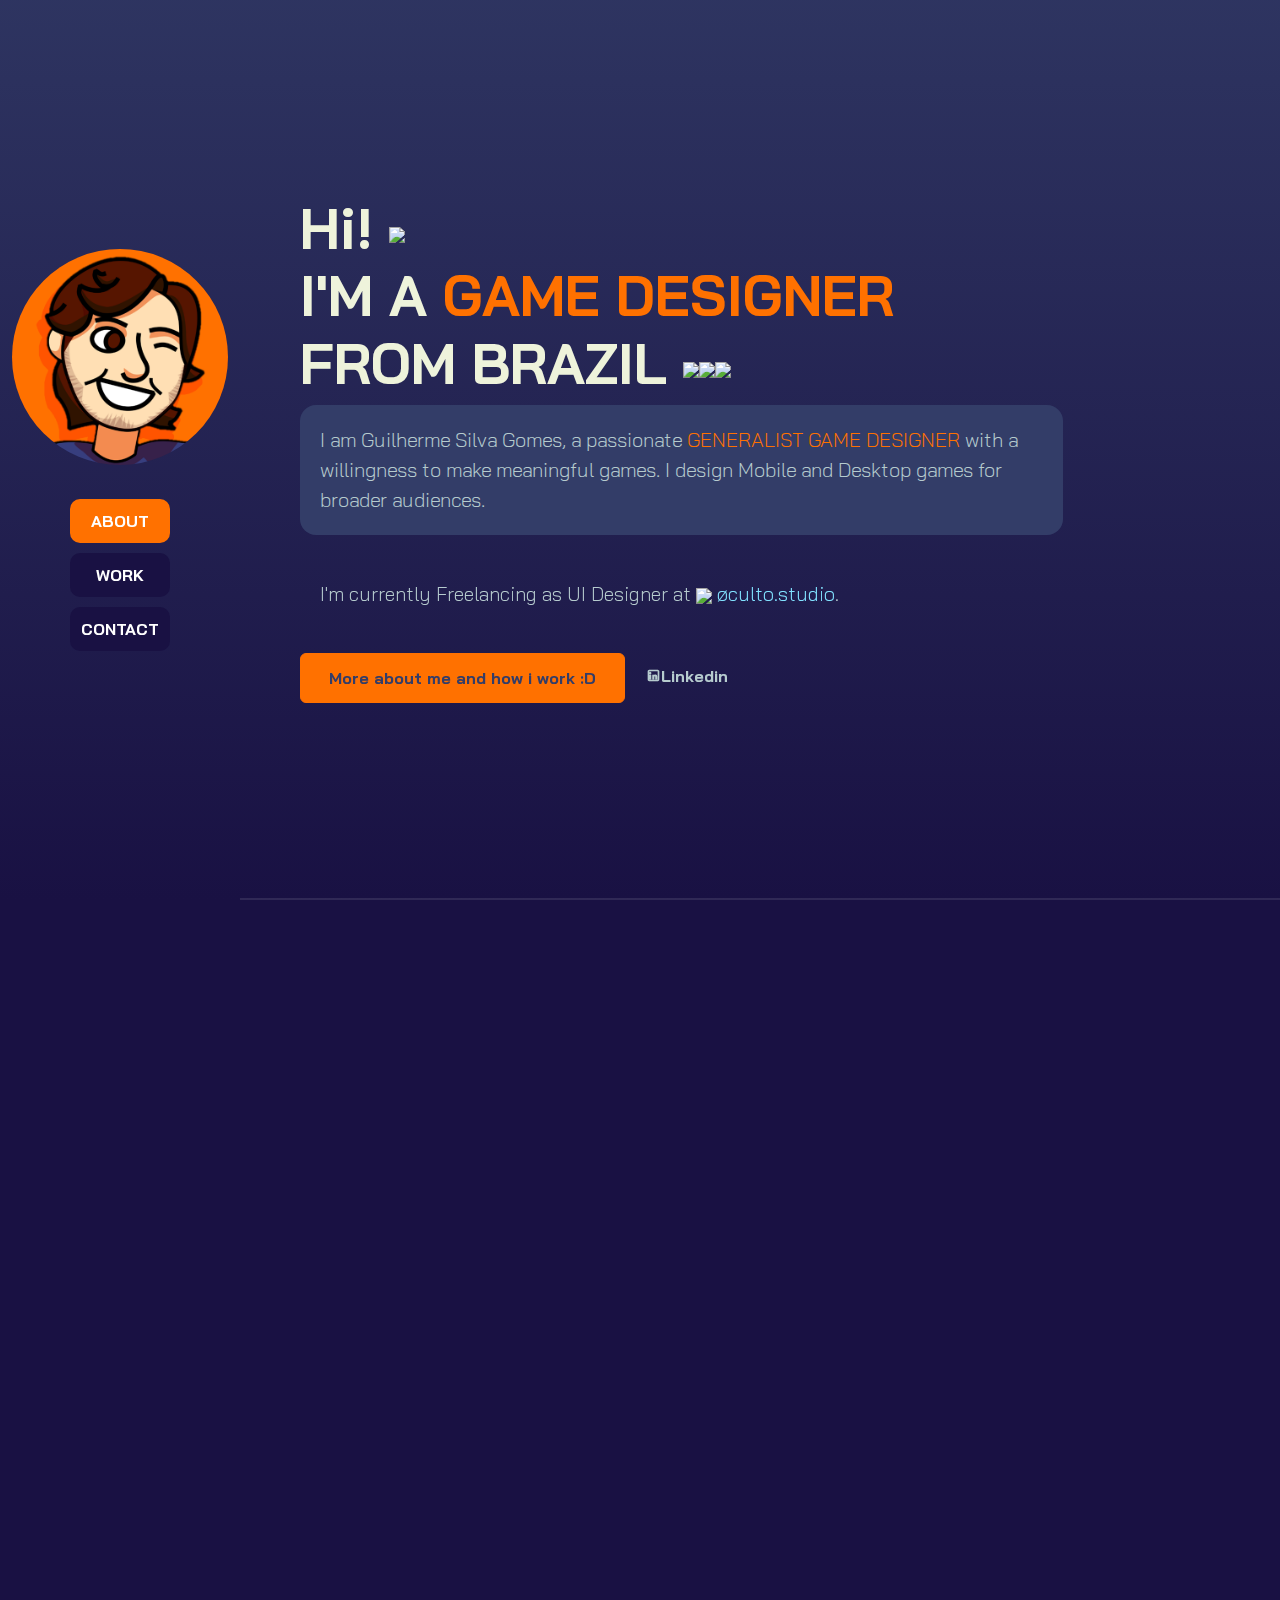
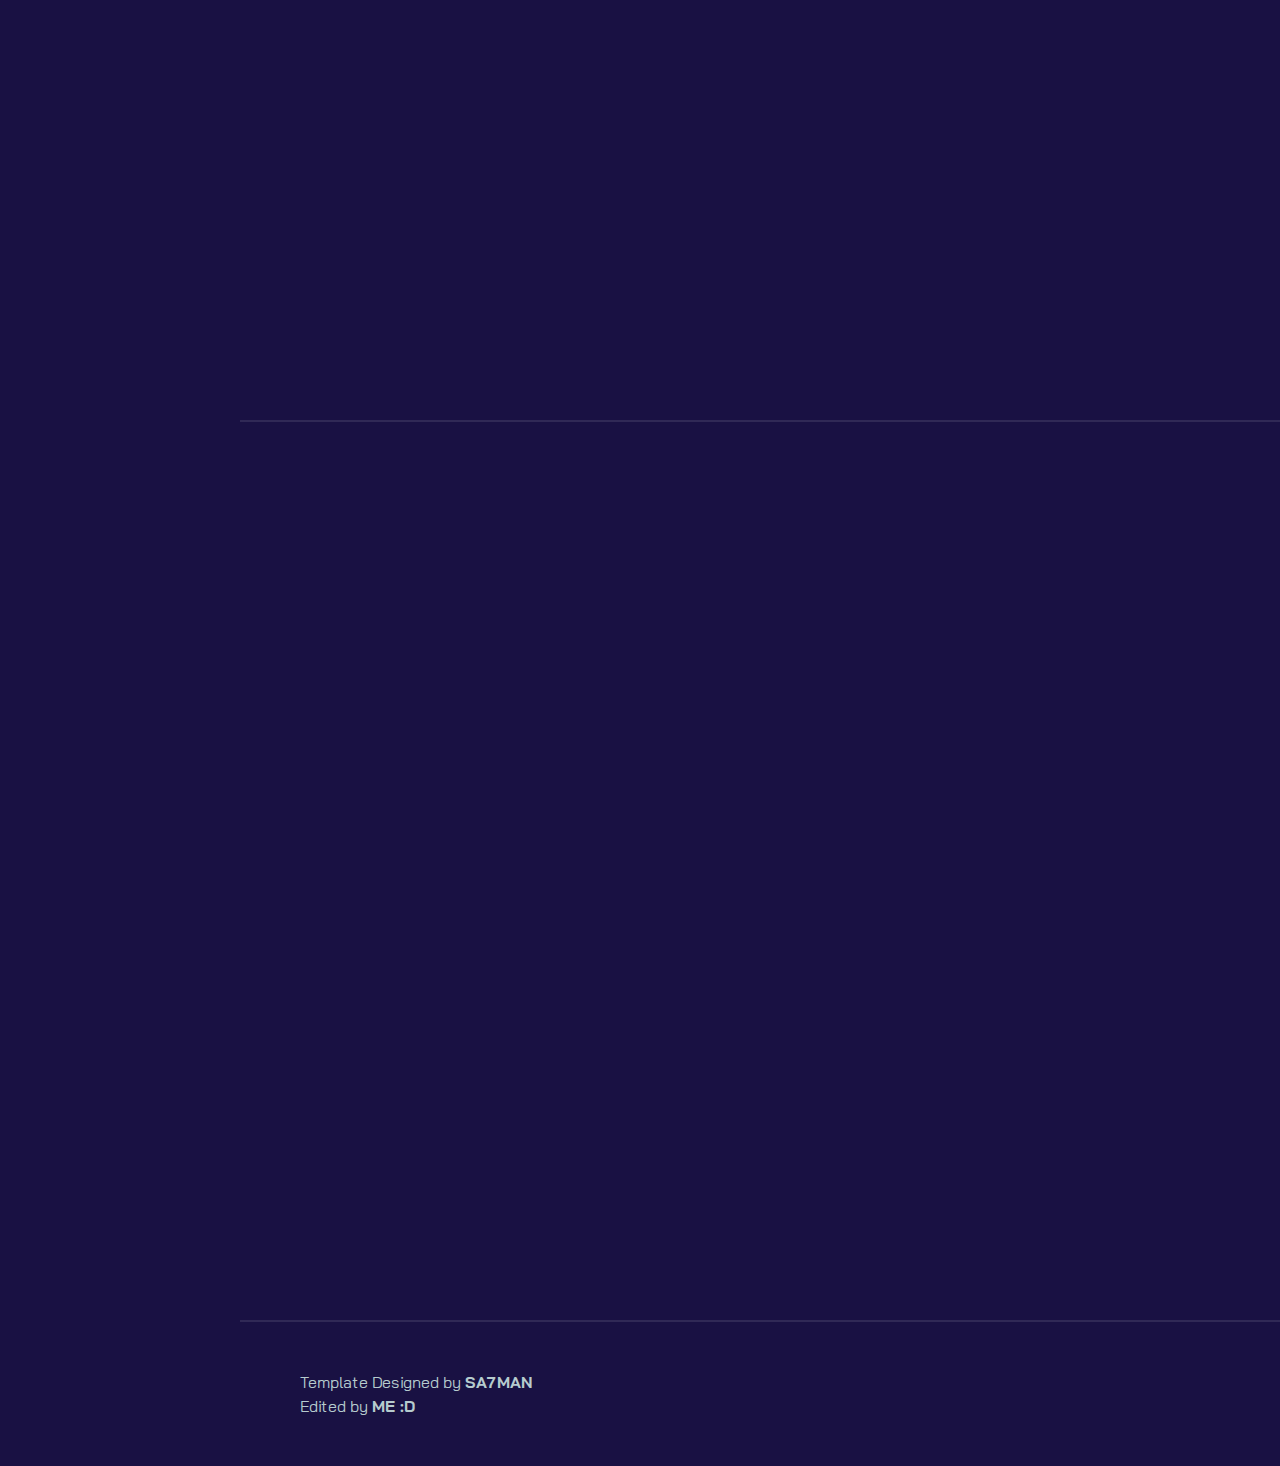
==== commit fdbbc8b7: "Current work update" ====
--- a/index.html
+++ b/index.html
@@ -60,7 +60,7 @@
                         <h1 class="display-4 fw-bold" data-aos="fade-up">Hi! <img class="emoji" src="https://emojigraph.org/media/apple/grinning-face-with-smiling-eyes_1f604.png"></img><br> I'M A <span class="text-brand">GAME DESIGNER</span> FROM BRAZIL <img class="flag" src="https://emojigraph.org/media/apple/flag-brazil_1f1e7-1f1f7.png"/><img class="emoji" src="https://emojigraph.org/media/apple/joystick_1f579-fe0f.png"></img><img class="emoji" src="https://emojigraph.org/media/apple/game-die_1f3b2.png"></img>
                         </h1>
                         <p class="lead mt-2 mb-4 bg-base rounded-4 desc" data-aos="fade-up" data-aos-delay="300">I am Guilherme Silva Gomes, a passionate <span class="text-brand">GENERALIST GAME DESIGNER</span> with a willingness to make meaningful games. I design Mobile and Desktop games for broader audiences. </p>
-                        <p class="lead mt-2 mb-4 desc" data-aos="fade-up" data-aos-delay="400">I'm currently Freelancing at <a class="text-pandora" href="#work"><img class="emoji" src="./assets/images/pan_logo.png"></img> Pandora Game Studio</a>. </p>
+                        <p class="lead mt-2 mb-4 desc" data-aos="fade-up" data-aos-delay="400">I'm currently Freelancing as UI Designer at <a class="text-pandora" href="http://oculto.co"><img class="emoji" src="http://oculto.co/images/favicon.png"></img> øculto.studio</a>. </p>
                         <div data-aos="fade-up" data-aos-delay="600">
                             <a href="about.html" class="btn btn-brand me-3">More about me and how i work :D</a>
                             <a href="https://www.linkedin.com/in/guilhermepsg/" class="link-custom"><i class="lab la-linkedin"></i>Linkedin</a>
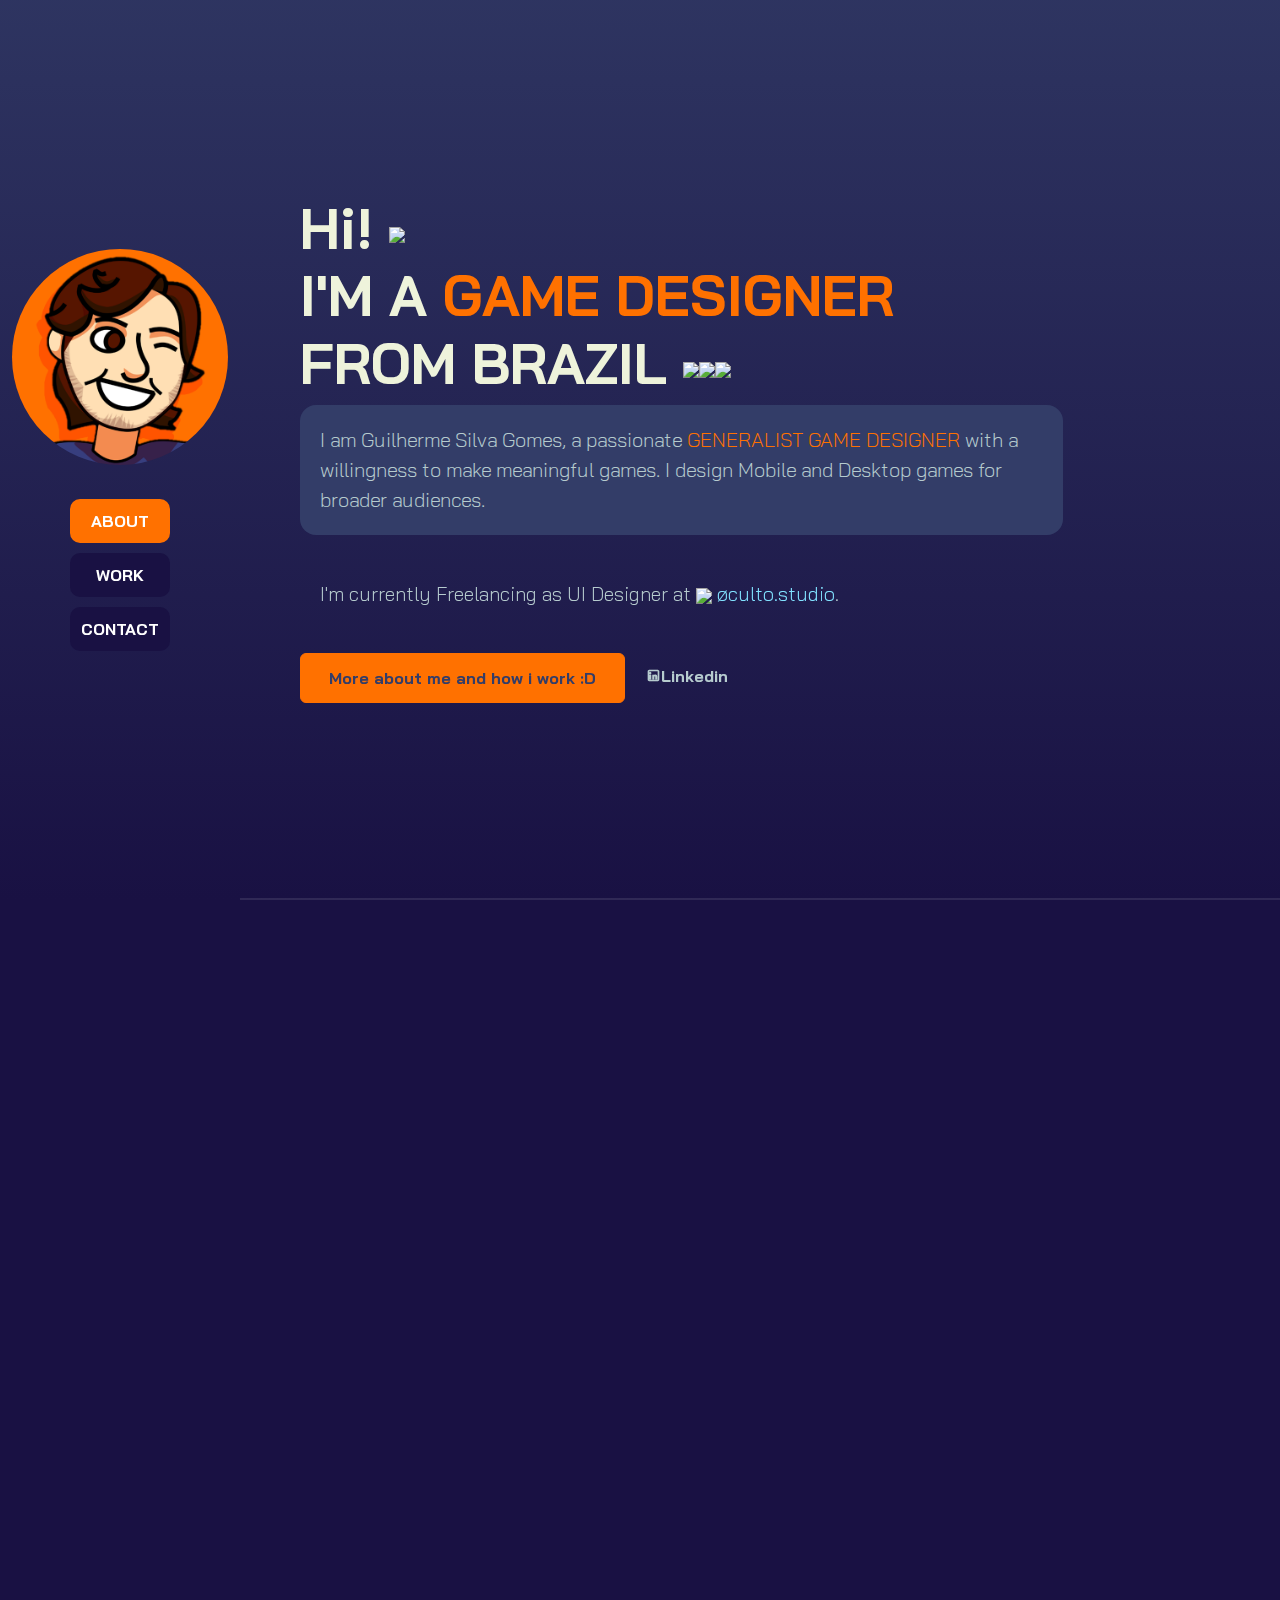
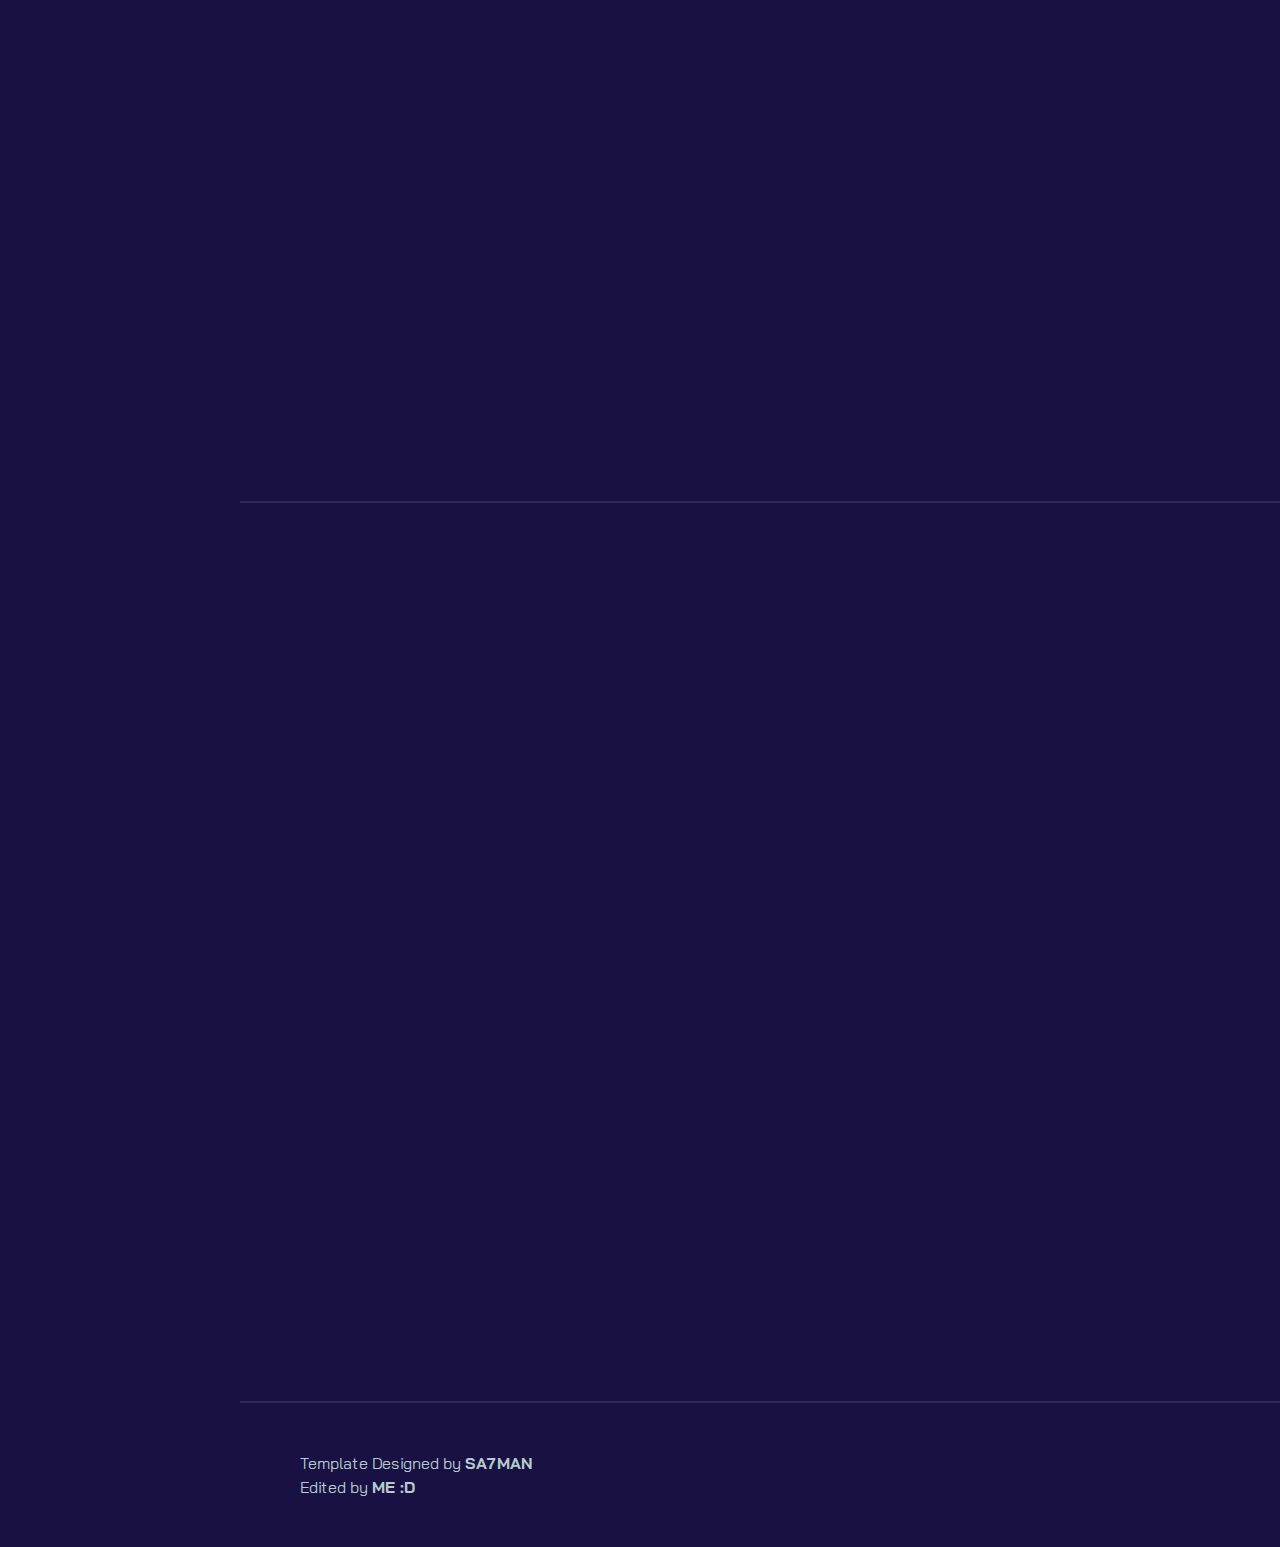
==== commit fffd19d5: "Older Portfolio added" ====
--- a/index.html
+++ b/index.html
@@ -140,7 +140,18 @@
                       </div>
                   </div>
 
-
+                  <div class="col-6 col-md-6 col-lg-3" data-aos="fade-up" data-aos-delay="300">
+                      <div class="card-custom rounded-4 bg-base shadow-effect">
+                          <div class="card-custom-image rounded-4">
+                              <img class="rounded-4" src="./assets/images/project-older-portfolio.png" alt="">
+                          </div>
+                          <div class="card-custom-content p-4">
+                              <h4>Older Portfolio</h4>
+                              <p>(Projects from 2017 to 2020)</p>
+                              <a href="older-portfolio/index.html" class="link-custom">Take a Look</a>
+                          </div>
+                      </div>
+                  </div>
 
                     <div class="col-4 col-md-2 col-lg-2" data-aos="fade-up" data-aos-delay="300">
                         <div class="card-custom rounded-4 bg-base shadow-effect">
@@ -180,6 +191,7 @@
                             </div>
                         </div>
                     </div>
+
                 </div>
 
             </div>
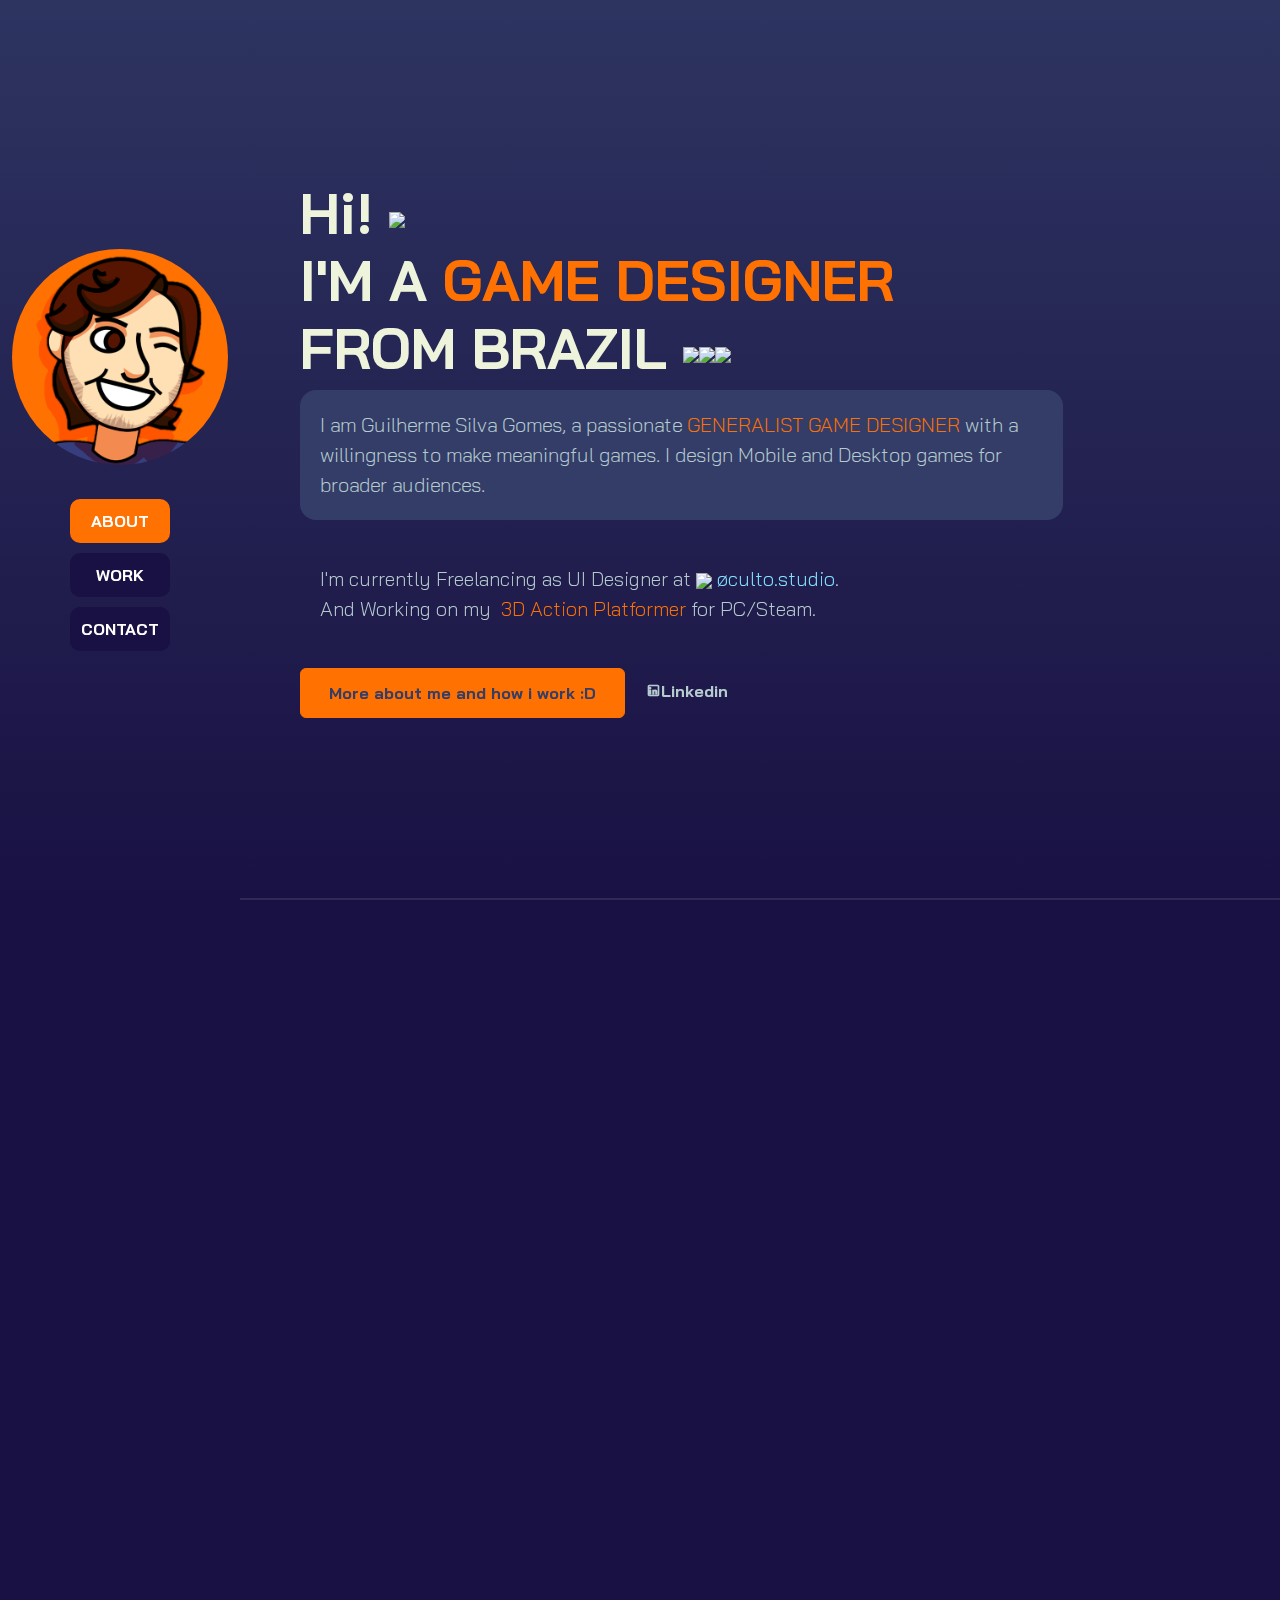
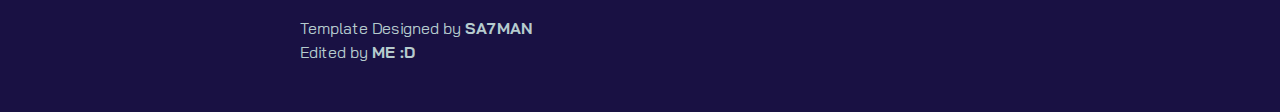
==== commit 53c4e400: "Hop Slash project added" ====
--- a/index.html
+++ b/index.html
@@ -60,7 +60,8 @@
                         <h1 class="display-4 fw-bold" data-aos="fade-up">Hi! <img class="emoji" src="https://emojigraph.org/media/apple/grinning-face-with-smiling-eyes_1f604.png"></img><br> I'M A <span class="text-brand">GAME DESIGNER</span> FROM BRAZIL <img class="flag" src="https://emojigraph.org/media/apple/flag-brazil_1f1e7-1f1f7.png"/><img class="emoji" src="https://emojigraph.org/media/apple/joystick_1f579-fe0f.png"></img><img class="emoji" src="https://emojigraph.org/media/apple/game-die_1f3b2.png"></img>
                         </h1>
                         <p class="lead mt-2 mb-4 bg-base rounded-4 desc" data-aos="fade-up" data-aos-delay="300">I am Guilherme Silva Gomes, a passionate <span class="text-brand">GENERALIST GAME DESIGNER</span> with a willingness to make meaningful games. I design Mobile and Desktop games for broader audiences. </p>
-                        <p class="lead mt-2 mb-4 desc" data-aos="fade-up" data-aos-delay="400">I'm currently Freelancing as UI Designer at <a class="text-pandora" href="http://oculto.co"><img class="emoji" src="http://oculto.co/images/favicon.png"></img> øculto.studio</a>. </p>
+                        <p class="lead mt-2 mb-4 desc" data-aos="fade-up" data-aos-delay="400">I'm currently Freelancing as UI Designer at <a class="text-pandora" href="http://oculto.co"><img class="emoji" src="http://oculto.co/images/favicon.png"></img> øculto.studio</a>. <br>
+                        And Working on my <a href="#work"><img class="emoji" src=""></img><span class="text-brand"> 3D Action Platformer </span></a>  for PC/Steam. </p>
                         <div data-aos="fade-up" data-aos-delay="600">
                             <a href="about.html" class="btn btn-brand me-3">More about me and how i work :D</a>
                             <a href="https://www.linkedin.com/in/guilhermepsg/" class="link-custom"><i class="lab la-linkedin"></i>Linkedin</a>
@@ -86,8 +87,20 @@
                 </div>
 
                 <div class="row gy-4">
-
-                  <div class="col-6 col-md-6 col-lg-3" data-aos="fade-up">
+                  <div class="col-6 col-md-6 col-lg-3" data-aos="fade-up" data-aos-delay="300">
+                      <div class="card-custom rounded-4 bg-base shadow-effect">
+                          <div class="card-custom-image rounded-4">
+                              <img class="rounded-4" src="./assets/images/project-hop.png" alt="">
+                          </div>
+                          <div class="card-custom-content p-4">
+                              <h4>Hop Slash (WIP)</h4>
+                              <p class="text-brand"><img class="emoji" src=""></img>Current Personal Project</p>
+                              <p>Stage:<br>• Finalizing Demo and Preparing Steam Page</p>
+                              <a href="https://seen-coat-2ea.notion.site/50844fd9f7bb4ea9ad0f38c75871c011?v=2e961bb71c974c268dd784410fde2c3c" class="link-custom">Read More</a>
+                          </div>
+                      </div>
+                  </div>
+                  <div class="col-6 col-md-6 col-lg-3" data-aos="fade-up" data-aos-delay="350">
                       <div class="card-custom rounded-4 bg-base shadow-effect">
                           <div class="card-custom-image rounded-4">
                               <img class="rounded-4" src="./assets/images/project-who-1.png" alt="">
@@ -100,7 +113,7 @@
                           </div>
                       </div>
                   </div>
-                  <div class="col-6 col-md-6 col-lg-3" data-aos="fade-up">
+                  <div class="col-6 col-md-6 col-lg-3" data-aos="fade-up" data-aos-delay="400">
                       <div class="card-custom rounded-4 bg-base shadow-effect">
                           <div class="card-custom-image rounded-4">
                               <img class="rounded-4" src="./assets/images/project-king-1.png" alt="">
@@ -113,7 +126,7 @@
                           </div>
                       </div>
                   </div>
-                  <div class="col-6 col-md-6 col-lg-3" data-aos="fade-up" display="hidden">
+                  <div class="col-6 col-md-6 col-lg-3" data-aos="fade-up" display="hidden" data-aos-delay="450">
                       <div class="card-custom rounded-4 bg-base shadow-effect">
                           <div class="card-custom-image rounded-4">
                               <img class="rounded-4" src="./assets/images/project-bushido-1.png" alt="">
@@ -126,7 +139,7 @@
                           </div>
                       </div>
                   </div>
-                  <div class="col-6 col-md-6 col-lg-3" data-aos="fade-up">
+                  <div class="col-6 col-md-6 col-lg-3" data-aos="fade-up" data-aos-delay="300">
                       <div class="card-custom rounded-4 bg-base shadow-effect">
                           <div class="card-custom-image rounded-4">
                               <img class="rounded-4" src="./assets/images/project-proto-1.png" alt="">
@@ -140,7 +153,7 @@
                       </div>
                   </div>
 
-                  <div class="col-6 col-md-6 col-lg-3" data-aos="fade-up" data-aos-delay="300">
+                  <div class="col-6 col-md-6 col-lg-3" data-aos="fade-up" data-aos-delay="350">
                       <div class="card-custom rounded-4 bg-base shadow-effect">
                           <div class="card-custom-image rounded-4">
                               <img class="rounded-4" src="./assets/images/project-older-portfolio.png" alt="">
@@ -153,7 +166,7 @@
                       </div>
                   </div>
 
-                    <div class="col-4 col-md-2 col-lg-2" data-aos="fade-up" data-aos-delay="300">
+                    <div class="col-4 col-md-2 col-lg-2" data-aos="fade-up" data-aos-delay="400">
                         <div class="card-custom rounded-4 bg-base shadow-effect">
                             <div class="card-custom-image rounded-4">
                                 <img class="rounded-4" src="./assets/images/project-1.png" alt="">
@@ -166,7 +179,7 @@
                         </div>
                     </div>
 
-                    <div class="col-4 col-md-2 col-lg-2" data-aos="fade-up">
+                    <!-- <div class="col-4 col-md-2 col-lg-2" data-aos="fade-up" data-aos-delay="400">
                         <div class="card-custom rounded-4 bg-base shadow-effect">
                             <div class="card-custom-image rounded-4">
                                 <img class="rounded-4" src="./assets/images/project-1.png" alt="">
@@ -179,7 +192,7 @@
                         </div>
                     </div>
 
-                    <div class="col-4 col-md-2 col-lg-2" data-aos="fade-up" data-aos-delay="300">
+                    <div class="col-4 col-md-2 col-lg-2" data-aos="fade-up" data-aos-delay="400">
                         <div class="card-custom rounded-4 bg-base shadow-effect">
                             <div class="card-custom-image rounded-4">
                                 <img class="rounded-4" src="./assets/images/project-1.png" alt="">
@@ -190,7 +203,7 @@
 
                             </div>
                         </div>
-                    </div>
+                    </div> -->
 
                 </div>
 
